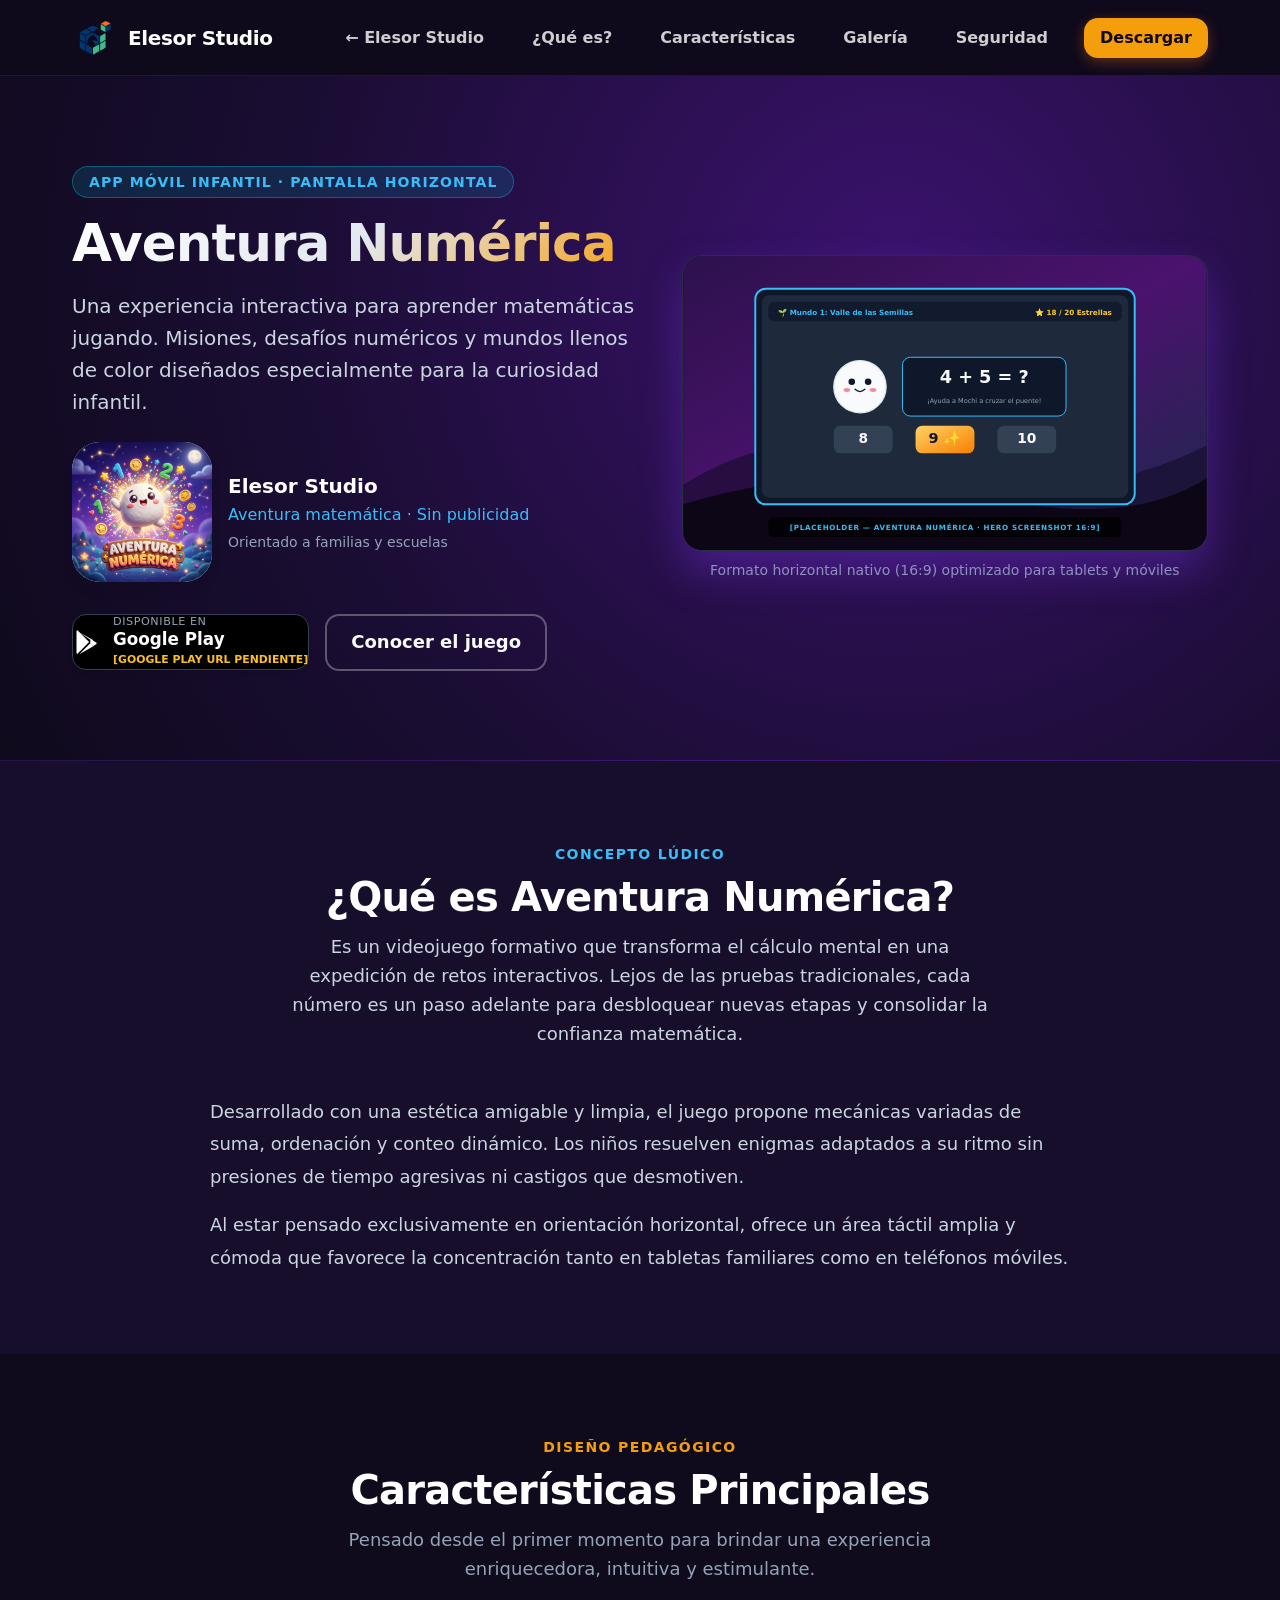
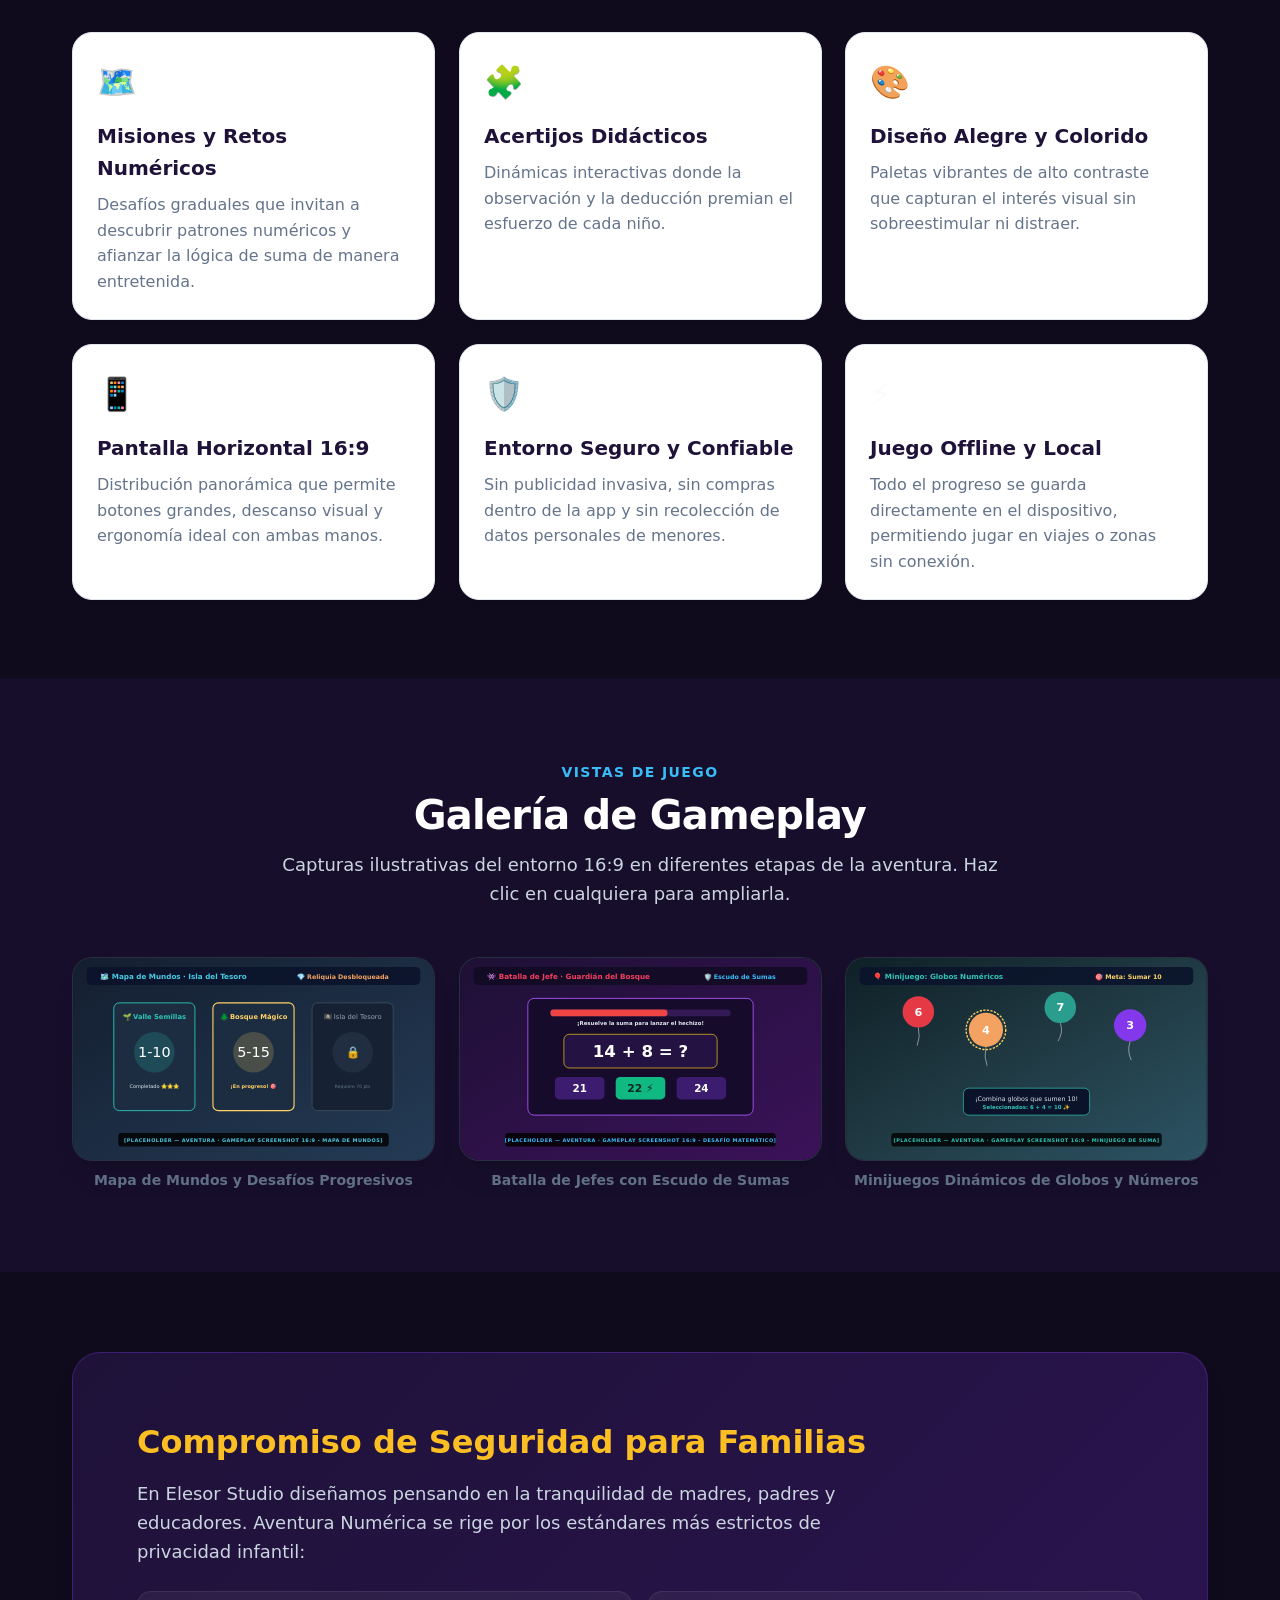
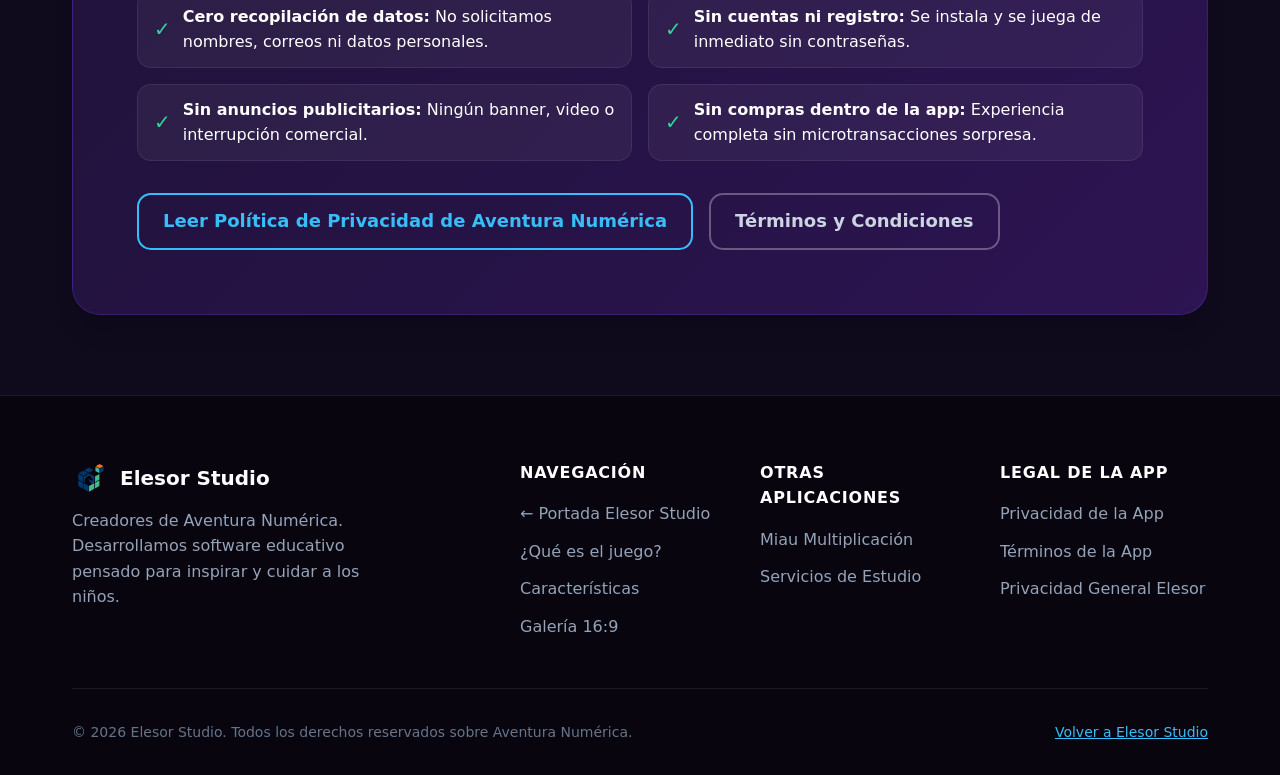
==== aventura-numerica/index.html @ 12789786 "Commit inicial" ====
<!DOCTYPE html>
<html lang="es">
<head>
  <meta charset="UTF-8">
  <meta name="viewport" content="width=device-width, initial-scale=1.0">
  <title>Aventura Numérica | Exploración Matemática Infantil — Elesor Studio</title>
  <meta name="description" content="Aventura Numérica es una aplicación interactiva en pantalla horizontal diseñada para que niños y niñas exploren los números y practiquen matemáticas jugando.">
  <link rel="canonical" href="https://elesorstudio.com/aventura-numerica/">
  
  <!-- Open Graph / Facebook -->
  <meta property="og:type" content="website">
  <meta property="og:url" content="https://elesorstudio.com/aventura-numerica/">
  <meta property="og:title" content="Aventura Numérica | Exploración Matemática Infantil">
  <meta property="og:description" content="Una aventura interactiva para aprender matemáticas jugando. Diseñada para pantalla horizontal y 100% segura para menores.">
  <meta property="og:image" content="https://elesorstudio.com/assets/img/aventura-numerica.png">

  <!-- Twitter Card -->
  <meta name="twitter:card" content="summary_large_image">
  <meta name="twitter:url" content="https://elesorstudio.com/aventura-numerica/">
  <meta name="twitter:title" content="Aventura Numérica | Exploración Matemática Infantil">
  <meta name="twitter:description" content="Aprende matemáticas explorando retos en pantalla horizontal. Sin anuncios ni compras integradas.">
  <meta name="twitter:image" content="https://elesorstudio.com/assets/img/aventura-numerica.png">

  <!-- Favicon -->
  <link rel="icon" type="image/png" href="../assets/img/logo.png">

  <!-- Estilos modulares -->
  <link rel="stylesheet" href="../assets/css/base.css">
  <link rel="stylesheet" href="../assets/css/aventura.css">

  <!-- Schema.org Datos Estructurados -->
  <script type="application/ld+json">
  {
    "@context": "https://schema.org",
    "@type": "SoftwareApplication",
    "name": "Aventura Numérica",
    "operatingSystem": "Android",
    "applicationCategory": "EducationalApplication",
    "offers": {
      "@type": "Offer",
      "price": "0",
      "priceCurrency": "USD"
    },
    "author": {
      "@type": "Organization",
      "name": "Elesor Studio",
      "url": "https://elesorstudio.com"
    },
    "description": "Aplicación interactiva orientada al aprendizaje y práctica de matemáticas básicas mediante dinámicas lúdicas para niños."
  }
  </script>
</head>
<body style="background-color: #0F0A1C; color: #F8FAFC;">
  <!-- Enlace accesible de salto al contenido -->
  <a href="#contenido-principal" class="skip-link">Saltar al contenido principal</a>

  <!-- Header de la App -->
  <header class="site-header" style="background: rgba(15, 10, 28, 0.95); border-bottom-color: rgba(124, 58, 237, 0.2);">
    <div class="container nav-container">
      <a href="../" class="nav-brand" aria-label="Volver a Elesor Studio">
        <img src="../assets/img/logo.png" alt="Logo de Elesor Studio" class="nav-logo-img" width="44" height="44">
        <span>Elesor Studio</span>
      </a>

      <!-- Navegación Desktop -->
      <nav aria-label="Navegación de Aventura Numérica">
        <ul class="nav-links">
          <li><a href="../" class="nav-link">← Elesor Studio</a></li>
          <li><a href="#que-es" class="nav-link">¿Qué es?</a></li>
          <li><a href="#caracteristicas" class="nav-link">Características</a></li>
          <li><a href="#galeria" class="nav-link">Galería</a></li>
          <li><a href="#seguridad" class="nav-link">Seguridad</a></li>
          <li><a href="#descarga" class="btn btn-primary" style="min-height: 40px; padding: 6px 16px; font-size: var(--text-sm); background-color: var(--color-adv-accent); color: #0F0A1C;">Descargar</a></li>
        </ul>
      </nav>

      <!-- Botón Menú Móvil -->
      <button class="nav-toggle" aria-expanded="false" aria-controls="menu-movil-aventura" aria-label="Abrir menú de navegación">
        <span class="nav-toggle-bar"></span>
        <span class="nav-toggle-bar"></span>
        <span class="nav-toggle-bar"></span>
      </button>
    </div>

    <!-- Menú Móvil Desplegable -->
    <div id="menu-movil-aventura" class="mobile-nav" style="background: rgba(15, 10, 28, 0.98);" aria-label="Navegación móvil de Aventura Numérica">
      <ul class="mobile-nav-links">
        <li><a href="../" class="mobile-nav-link">← Volver a Elesor Studio</a></li>
        <li><a href="#que-es" class="mobile-nav-link">¿Qué es Aventura Numérica?</a></li>
        <li><a href="#caracteristicas" class="mobile-nav-link">Características</a></li>
        <li><a href="#galeria" class="mobile-nav-link">Galería 16:9</a></li>
        <li><a href="#seguridad" class="mobile-nav-link">Seguridad Infantil</a></li>
        <li><a href="#descarga" class="mobile-nav-link" style="color: var(--color-adv-accent);">Descargar en Google Play</a></li>
      </ul>
    </div>
  </header>

  <main id="contenido-principal">
    <!-- Hero Aventura Numérica -->
    <section class="hero-aventura">
      <div class="container">
        <div class="hero-aventura-grid">
          <div class="reveal">
            <span class="aventura-badge">App Móvil Infantil · Pantalla Horizontal</span>
            <h1 class="hero-aventura-title">Aventura Numérica</h1>
            <p class="hero-aventura-subtitle">
              Una experiencia interactiva para aprender matemáticas jugando. Misiones, desafíos numéricos y mundos llenos de color diseñados especialmente para la curiosidad infantil.
            </p>

            <div class="hero-aventura-meta">
              <img src="../assets/img/aventura-numerica.png" alt="Arte e icono oficial de Aventura Numérica" class="app-icon-real" width="120" height="120">
              <div>
                <p style="font-weight: 800; font-size: var(--text-lg); color: #FFFFFF;">Elesor Studio</p>
                <p style="font-size: var(--text-sm); color: #38BDF8;">Aventura matemática · Sin publicidad</p>
                <p style="font-size: var(--text-xs); color: #94A3B8; margin-top: 4px;">Orientado a familias y escuelas</p>
              </div>
            </div>

            <div class="hero-aventura-actions" id="descarga">
              <!-- Placeholder Badge Google Play -->
              <div class="play-badge-placeholder" role="region" aria-label="Estado de disponibilidad en Google Play">
                <svg class="play-badge-icon" viewBox="0 0 24 24" fill="currentColor" aria-hidden="true">
                  <path d="M3.609 1.814L13.792 12 3.61 22.186a2.373 2.373 0 0 1-.61-.715V2.53c.18-.28.39-.526.61-.715zm11.233 11.234l2.58 2.58-12.02 6.84 9.44-9.42zm2.58-2.096l2.12 1.205c.98.56.98 1.47 0 2.03l-2.12 1.205-2.84-2.84 2.84-1.6zm-2.58-.952L5.402 3.56l12.02 6.84-2.58 2.58z"/>
                </svg>
                <div class="play-badge-text">
                  <span class="play-badge-sub">DISPONIBLE EN</span>
                  <span class="play-badge-title">Google Play</span>
                  <span class="play-badge-status">[GOOGLE PLAY URL PENDIENTE]</span>
                </div>
              </div>

              <a href="#que-es" class="btn btn-outline" style="border-color: rgba(255, 255, 255, 0.3);">Conocer el juego</a>
            </div>
          </div>

          <!-- Hero Screenshot 16:9 Placeholder -->
          <div class="reveal">
            <div class="media-16-9" style="box-shadow: 0 20px 40px rgba(124, 58, 237, 0.35);">
              <img src="../assets/img/aventura-hero-placeholder.svg" alt="[PLACEHOLDER — AVENTURA NUMÉRICA · HERO SCREENSHOT 16:9] - Vista general del gameplay horizontal de Aventura Numérica">
            </div>
            <p style="text-align: center; font-size: var(--text-xs); color: #94A3B8; margin-top: var(--space-2);">
              Formato horizontal nativo (16:9) optimizado para tablets y móviles
            </p>
          </div>
        </div>
      </div>
    </section>

    <!-- Sección ¿Qué es? -->
    <section id="que-es" class="section-py" style="background-color: #170E2C;">
      <div class="container">
        <div class="section-header reveal">
          <span class="section-eyebrow" style="color: #38BDF8;">Concepto Lúdico</span>
          <h2 class="section-title" style="color: #FFFFFF;">¿Qué es Aventura Numérica?</h2>
          <p class="section-subtitle" style="color: #CBD5E1;">
            Es un videojuego formativo que transforma el cálculo mental en una expedición de retos interactivos. Lejos de las pruebas tradicionales, cada número es un paso adelante para desbloquear nuevas etapas y consolidar la confianza matemática.
          </p>
        </div>

        <div style="max-width: 860px; margin-inline: auto; font-size: var(--text-base); color: #CBD5E1; line-height: 1.8;" class="reveal">
          <p style="margin-bottom: var(--space-4);">
            Desarrollado con una estética amigable y limpia, el juego propone mecánicas variadas de suma, ordenación y conteo dinámico. Los niños resuelven enigmas adaptados a su ritmo sin presiones de tiempo agresivas ni castigos que desmotiven.
          </p>
          <p>
            Al estar pensado exclusivamente en orientación horizontal, ofrece un área táctil amplia y cómoda que favorece la concentración tanto en tabletas familiares como en teléfonos móviles.
          </p>
        </div>
      </div>
    </section>

    <!-- Características Destacadas -->
    <section id="caracteristicas" class="section-py" style="background-color: #0F0A1C;">
      <div class="container">
        <div class="section-header reveal">
          <span class="section-eyebrow" style="color: #F59E0B;">Diseño Pedagógico</span>
          <h2 class="section-title" style="color: #FFFFFF;">Características Principales</h2>
          <p class="section-subtitle" style="color: #94A3B8;">
            Pensado desde el primer momento para brindar una experiencia enriquecedora, intuitiva y estimulante.
          </p>
        </div>

        <div class="adv-features-grid">
          <div class="adv-feature-card reveal">
            <span class="adv-feature-icon" aria-hidden="true">🗺️</span>
            <h3 class="adv-feature-title">Misiones y Retos Numéricos</h3>
            <p class="adv-feature-desc">
              Desafíos graduales que invitan a descubrir patrones numéricos y afianzar la lógica de suma de manera entretenida.
            </p>
          </div>

          <div class="adv-feature-card reveal">
            <span class="adv-feature-icon" aria-hidden="true">🧩</span>
            <h3 class="adv-feature-title">Acertijos Didácticos</h3>
            <p class="adv-feature-desc">
              Dinámicas interactivas donde la observación y la deducción premian el esfuerzo de cada niño.
            </p>
          </div>

          <div class="adv-feature-card reveal">
            <span class="adv-feature-icon" aria-hidden="true">🎨</span>
            <h3 class="adv-feature-title">Diseño Alegre y Colorido</h3>
            <p class="adv-feature-desc">
              Paletas vibrantes de alto contraste que capturan el interés visual sin sobreestimular ni distraer.
            </p>
          </div>

          <div class="adv-feature-card reveal">
            <span class="adv-feature-icon" aria-hidden="true">📱</span>
            <h3 class="adv-feature-title">Pantalla Horizontal 16:9</h3>
            <p class="adv-feature-desc">
              Distribución panorámica que permite botones grandes, descanso visual y ergonomía ideal con ambas manos.
            </p>
          </div>

          <div class="adv-feature-card reveal">
            <span class="adv-feature-icon" aria-hidden="true">🛡️</span>
            <h3 class="adv-feature-title">Entorno Seguro y Confiable</h3>
            <p class="adv-feature-desc">
              Sin publicidad invasiva, sin compras dentro de la app y sin recolección de datos personales de menores.
            </p>
          </div>

          <div class="adv-feature-card reveal">
            <span class="adv-feature-icon" aria-hidden="true">⚡</span>
            <h3 class="adv-feature-title">Juego Offline y Local</h3>
            <p class="adv-feature-desc">
              Todo el progreso se guarda directamente en el dispositivo, permitiendo jugar en viajes o zonas sin conexión.
            </p>
          </div>
        </div>
      </div>
    </section>

    <!-- Galería de Screenshots 16:9 con Lightbox -->
    <section id="galeria" class="section-py" style="background-color: #170E2C;">
      <div class="container">
        <div class="section-header reveal">
          <span class="section-eyebrow" style="color: #38BDF8;">Vistas de Juego</span>
          <h2 class="section-title" style="color: #FFFFFF;">Galería de Gameplay</h2>
          <p class="section-subtitle" style="color: #CBD5E1;">
            Capturas ilustrativas del entorno 16:9 en diferentes etapas de la aventura. Haz clic en cualquiera para ampliarla.
          </p>
        </div>

        <div class="adv-gallery-grid">
          <div class="adv-gallery-item reveal" data-lightbox-src="../assets/img/aventura-screen-1.svg" tabindex="0" role="button" aria-label="Ampliar captura 1: Mapa de Mundos">
            <div class="media-16-9">
              <img src="../assets/img/aventura-screen-1.svg" alt="[PLACEHOLDER — AVENTURA · GAMEPLAY SCREENSHOT 16:9 - MAPA DE MUNDOS]">
            </div>
            <p class="adv-gallery-caption">Mapa de Mundos y Desafíos Progresivos</p>
          </div>

          <div class="adv-gallery-item reveal" data-lightbox-src="../assets/img/aventura-screen-2.svg" tabindex="0" role="button" aria-label="Ampliar captura 2: Desafío Matemático">
            <div class="media-16-9">
              <img src="../assets/img/aventura-screen-2.svg" alt="[PLACEHOLDER — AVENTURA · GAMEPLAY SCREENSHOT 16:9 - DESAFÍO MATEMÁTICO]">
            </div>
            <p class="adv-gallery-caption">Batalla de Jefes con Escudo de Sumas</p>
          </div>

          <div class="adv-gallery-item reveal" data-lightbox-src="../assets/img/aventura-screen-3.svg" tabindex="0" role="button" aria-label="Ampliar captura 3: Minijuego de Suma">
            <div class="media-16-9">
              <img src="../assets/img/aventura-screen-3.svg" alt="[PLACEHOLDER — AVENTURA · GAMEPLAY SCREENSHOT 16:9 - MINIJUEGO DE SUMA]">
            </div>
            <p class="adv-gallery-caption">Minijuegos Dinámicos de Globos y Números</p>
          </div>
        </div>
      </div>
    </section>

    <!-- Sección Seguridad Infantil (Confianza para Padres) -->
    <section id="seguridad" class="section-py" style="background-color: #0F0A1C;">
      <div class="container reveal">
        <div class="adv-safety-card">
          <h2 class="adv-safety-title">Compromiso de Seguridad para Familias</h2>
          <p class="adv-safety-desc">
            En Elesor Studio diseñamos pensando en la tranquilidad de madres, padres y educadores. Aventura Numérica se rige por los estándares más estrictos de privacidad infantil:
          </p>

          <ul class="adv-safety-list">
            <li class="adv-safety-item">
              <span class="adv-safety-icon" aria-hidden="true">✓</span>
              <span><strong>Cero recopilación de datos:</strong> No solicitamos nombres, correos ni datos personales.</span>
            </li>
            <li class="adv-safety-item">
              <span class="adv-safety-icon" aria-hidden="true">✓</span>
              <span><strong>Sin cuentas ni registro:</strong> Se instala y se juega de inmediato sin contraseñas.</span>
            </li>
            <li class="adv-safety-item">
              <span class="adv-safety-icon" aria-hidden="true">✓</span>
              <span><strong>Sin anuncios publicitarios:</strong> Ningún banner, video o interrupción comercial.</span>
            </li>
            <li class="adv-safety-item">
              <span class="adv-safety-icon" aria-hidden="true">✓</span>
              <span><strong>Sin compras dentro de la app:</strong> Experiencia completa sin microtransacciones sorpresa.</span>
            </li>
          </ul>

          <div style="margin-top: var(--space-8); display: flex; flex-wrap: wrap; gap: var(--space-4); align-items: center;">
            <a href="privacidad.html" class="btn btn-outline" style="border-color: #38BDF8; color: #38BDF8;">
              Leer Política de Privacidad de Aventura Numérica
            </a>
            <a href="terminos.html" class="btn btn-outline" style="border-color: rgba(255,255,255,0.3); color: #CBD5E1;">
              Términos y Condiciones
            </a>
          </div>
        </div>
      </div>
    </section>
  </main>

  <!-- Modal Lightbox Accesible para Galería -->
  <div id="gallery-modal" class="lightbox-modal" aria-hidden="true" role="dialog" aria-modal="true" aria-label="Visualizador de captura de pantalla">
    <div class="lightbox-content">
      <button id="modal-close" class="lightbox-close" aria-label="Cerrar vista ampliada">✕</button>
      <div class="media-16-9" style="box-shadow: 0 25px 50px rgba(0, 0, 0, 0.8);">
        <img id="modal-img" src="" alt="">
      </div>
    </div>
  </div>

  <!-- Footer Aventura Numérica -->
  <footer class="site-footer" style="background-color: #08050F;">
    <div class="container">
      <div class="footer-grid">
        <div>
          <div class="footer-brand-title">
            <img src="../assets/img/logo.png" alt="Logo de Elesor Studio" width="36" height="36" style="border-radius: var(--radius-sm); object-fit: contain;">
            <span>Elesor Studio</span>
          </div>
          <p class="footer-tagline">
            Creadores de Aventura Numérica. Desarrollamos software educativo pensado para inspirar y cuidar a los niños.
          </p>
        </div>

        <div>
          <h4 class="footer-column-title">Navegación</h4>
          <ul class="footer-links">
            <li><a href="../" class="footer-link">← Portada Elesor Studio</a></li>
            <li><a href="#que-es" class="footer-link">¿Qué es el juego?</a></li>
            <li><a href="#caracteristicas" class="footer-link">Características</a></li>
            <li><a href="#galeria" class="footer-link">Galería 16:9</a></li>
          </ul>
        </div>

        <div>
          <h4 class="footer-column-title">Otras Aplicaciones</h4>
          <ul class="footer-links">
            <li><a href="../miau-multiplicacion/" class="footer-link">Miau Multiplicación</a></li>
            <li><a href="../#servicios" class="footer-link">Servicios de Estudio</a></li>
          </ul>
        </div>

        <div>
          <h4 class="footer-column-title">Legal de la App</h4>
          <ul class="footer-links">
            <li><a href="privacidad.html" class="footer-link">Privacidad de la App</a></li>
            <li><a href="terminos.html" class="footer-link">Términos de la App</a></li>
            <li><a href="../privacidad.html" class="footer-link">Privacidad General Elesor</a></li>
          </ul>
        </div>
      </div>

      <div class="footer-bottom">
        <div>
          © <span data-year>2026</span> Elesor Studio. Todos los derechos reservados sobre Aventura Numérica.
        </div>
        <div>
          <a href="../" style="color: #38BDF8; text-decoration: underline;">Volver a Elesor Studio</a>
        </div>
      </div>
    </div>
  </footer>

  <!-- Scripts modulares -->
  <script src="../assets/js/config.js"></script>
  <script src="../assets/js/main.js"></script>
  <script src="../assets/js/aventura.js"></script>
</body>
</html>
---- assets/css/base.css ----
/**
 * Elesor Studio — Base CSS
 * Reset moderno, variables de diseño, tipografía, componentes compartidos y accesibilidad WCAG 2.1 AA.
 */

:root {
  /* Paleta Corporativa Elesor Studio */
  --color-brand-primary: #0F172A;     /* Azul pizarra oscuro profundo */
  --color-brand-secondary: #0D9488;   /* Verde azulado / Teal tecnológico */
  --color-brand-accent: #F97316;      /* Naranja vibrante de contraste */
  --color-brand-accent-hover: #EA580C;
  --color-brand-light: #F8FAFC;       /* Fondo claro */
  --color-brand-surface: #FFFFFF;     /* Superficie tarjetas */
  --color-brand-border: #E2E8F0;      /* Bordes sutiles */
  --color-brand-text: #1E293B;        /* Texto principal (alto contraste 12.5:1) */
  --color-brand-text-muted: #64748B;  /* Texto secundario (contraste 4.8:1) */

  /* Tipografía fluida */
  --font-sans: system-ui, -apple-system, BlinkMacSystemFont, "Segoe UI", Roboto, "Helvetica Neue", Arial, sans-serif;
  --font-mono: ui-monospace, SFMono-Regular, Menlo, Monaco, Consolas, monospace;
  
  --text-xs: clamp(0.75rem, 0.7rem + 0.25vw, 0.875rem);
  --text-sm: clamp(0.875rem, 0.8rem + 0.35vw, 1rem);
  --text-base: clamp(1rem, 0.95rem + 0.25vw, 1.125rem);
  --text-lg: clamp(1.125rem, 1.05rem + 0.4vw, 1.25rem);
  --text-xl: clamp(1.25rem, 1.15rem + 0.6vw, 1.5rem);
  --text-2xl: clamp(1.5rem, 1.35rem + 0.9vw, 2rem);
  --text-3xl: clamp(1.875rem, 1.65rem + 1.2vw, 2.5rem);
  --text-4xl: clamp(2.25rem, 1.95rem + 1.6vw, 3.25rem);

  /* Espaciado */
  --space-1: 0.25rem;
  --space-2: 0.5rem;
  --space-3: 0.75rem;
  --space-4: 1rem;
  --space-6: 1.5rem;
  --space-8: 2rem;
  --space-12: 3rem;
  --space-16: 4rem;
  --space-20: 5rem;
  --space-24: 6rem;

  /* Elevaciones & Bordes */
  --radius-sm: 8px;
  --radius-md: 14px;
  --radius-lg: 20px;
  --radius-xl: 28px;
  --radius-full: 9999px;

  --shadow-sm: 0 1px 2px 0 rgba(0, 0, 0, 0.05);
  --shadow-md: 0 4px 6px -1px rgba(0, 0, 0, 0.08), 0 2px 4px -2px rgba(0, 0, 0, 0.05);
  --shadow-lg: 0 10px 15px -3px rgba(0, 0, 0, 0.08), 0 4px 6px -4px rgba(0, 0, 0, 0.05);
  --shadow-xl: 0 20px 25px -5px rgba(0, 0, 0, 0.1), 0 8px 10px -6px rgba(0, 0, 0, 0.06);

  /* Transiciones */
  --transition-fast: 150ms cubic-bezier(0.4, 0, 0.2, 1);
  --transition-base: 250ms cubic-bezier(0.4, 0, 0.2, 1);
  --transition-bounce: 350ms cubic-bezier(0.34, 1.56, 0.64, 1);

  /* Layout */
  --container-max: 1200px;
  --header-height: 76px;
}

/* Reset Moderno */
*, *::before, *::after {
  box-sizing: border-box;
  margin: 0;
  padding: 0;
}

html {
  font-family: var(--font-sans);
  font-size: 16px;
  line-height: 1.6;
  color: var(--color-brand-text);
  background-color: var(--color-brand-light);
  scroll-behavior: smooth;
  -webkit-text-size-adjust: 100%;
}

body {
  min-height: 100vh;
  display: flex;
  flex-direction: column;
  overflow-x: hidden;
}

img, svg, picture, video {
  display: block;
  max-width: 100%;
}

input, button, textarea, select {
  font: inherit;
  color: inherit;
}

button {
  cursor: pointer;
  border: none;
  background: transparent;
}

a {
  color: inherit;
  text-decoration: none;
  transition: color var(--transition-fast);
}

/* Enfoque accesible */
:focus-visible {
  outline: 3px solid var(--color-brand-accent);
  outline-offset: 3px;
  border-radius: var(--radius-sm);
}

/* Skip to content link (WCAG 2.4.1) */
.skip-link {
  position: absolute;
  top: -100px;
  left: var(--space-4);
  background: var(--color-brand-accent);
  color: #FFFFFF;
  padding: var(--space-3) var(--space-6);
  font-weight: 700;
  border-radius: var(--radius-md);
  z-index: 9999;
  transition: top var(--transition-fast);
}

.skip-link:focus {
  top: var(--space-4);
}

/* Accesibilidad lectores de pantalla */
.sr-only {
  position: absolute;
  width: 1px;
  height: 1px;
  padding: 0;
  margin: -1px;
  overflow: hidden;
  clip: rect(0, 0, 0, 0);
  white-space: nowrap;
  border: 0;
}

/* Contenedor principal */
.container {
  width: 100%;
  max-width: var(--container-max);
  margin-inline: auto;
  padding-inline: var(--space-4);
}

@media (min-width: 768px) {
  .container {
    padding-inline: var(--space-8);
  }
}

/* ==========================================================================
   HEADER Y NAVEGACIÓN COMPARTIDA
   ========================================================================== */
.site-header {
  position: sticky;
  top: 0;
  left: 0;
  right: 0;
  height: var(--header-height);
  background: rgba(15, 23, 42, 0.95);
  backdrop-filter: blur(12px);
  -webkit-backdrop-filter: blur(12px);
  border-bottom: 1px solid rgba(255, 255, 255, 0.1);
  z-index: 1000;
  color: #FFFFFF;
  display: flex;
  align-items: center;
}

.nav-container {
  display: flex;
  align-items: center;
  justify-content: space-between;
  width: 100%;
}

.nav-brand {
  display: flex;
  align-items: center;
  gap: var(--space-3);
  font-weight: 800;
  font-size: var(--text-lg);
  letter-spacing: -0.02em;
  color: #FFFFFF;
}

.nav-logo-img {
  width: 44px;
  height: 44px;
  object-fit: contain;
  border-radius: var(--radius-sm);
}

.nav-links {
  display: none;
  list-style: none;
  align-items: center;
  gap: var(--space-6);
}

.nav-link {
  font-size: var(--text-sm);
  font-weight: 600;
  color: rgba(255, 255, 255, 0.8);
  padding: var(--space-2) var(--space-3);
  border-radius: var(--radius-sm);
  transition: color var(--transition-fast), background-color var(--transition-fast);
}

.nav-link:hover, .nav-link.active {
  color: #FFFFFF;
  background-color: rgba(255, 255, 255, 0.08);
}

/* Botón menú móvil (hamburguesa) */
.nav-toggle {
  display: flex;
  flex-direction: column;
  justify-content: center;
  align-items: center;
  gap: 5px;
  width: 44px;
  height: 44px;
  border-radius: var(--radius-sm);
  background: rgba(255, 255, 255, 0.08);
  color: #FFFFFF;
  z-index: 1002;
}

.nav-toggle-bar {
  width: 22px;
  height: 2px;
  background-color: #FFFFFF;
  border-radius: 2px;
  transition: transform var(--transition-fast), opacity var(--transition-fast);
}

.nav-toggle[aria-expanded="true"] .nav-toggle-bar:nth-child(1) {
  transform: translateY(7px) rotate(45deg);
}

.nav-toggle[aria-expanded="true"] .nav-toggle-bar:nth-child(2) {
  opacity: 0;
}

.nav-toggle[aria-expanded="true"] .nav-toggle-bar:nth-child(3) {
  transform: translateY(-7px) rotate(-45deg);
}

/* Menú móvil desplegable */
.mobile-nav {
  display: none;
  position: fixed;
  top: var(--header-height);
  left: 0;
  right: 0;
  bottom: 0;
  background: rgba(15, 23, 42, 0.98);
  padding: var(--space-6) var(--space-4);
  z-index: 1001;
  overflow-y: auto;
}

.mobile-nav.is-open {
  display: block;
}

.mobile-nav-links {
  list-style: none;
  display: flex;
  flex-direction: column;
  gap: var(--space-4);
}

.mobile-nav-link {
  display: block;
  font-size: var(--text-lg);
  font-weight: 700;
  padding: var(--space-3) var(--space-4);
  color: #FFFFFF;
  border-radius: var(--radius-md);
  border-bottom: 1px solid rgba(255, 255, 255, 0.05);
}

.mobile-nav-link:hover {
  background: rgba(255, 255, 255, 0.1);
  color: var(--color-brand-accent);
}

@media (min-width: 900px) {
  .nav-links {
    display: flex;
  }
  .nav-toggle {
    display: none;
  }
}

/* ==========================================================================
   BOTONES COMPARTIDOS (Mínimo 44px de área táctil)
   ========================================================================== */
.btn {
  display: inline-flex;
  align-items: center;
  justify-content: center;
  gap: var(--space-2);
  min-height: 48px;
  padding: var(--space-3) var(--space-6);
  font-weight: 700;
  font-size: var(--text-base);
  border-radius: var(--radius-md);
  text-align: center;
  transition: transform var(--transition-fast), box-shadow var(--transition-fast), background-color var(--transition-fast);
  text-decoration: none;
}

.btn:active {
  transform: scale(0.98);
}

.btn-primary {
  background-color: var(--color-brand-accent);
  color: #FFFFFF;
  box-shadow: 0 4px 14px rgba(249, 115, 22, 0.35);
}

.btn-primary:hover {
  background-color: var(--color-brand-accent-hover);
  box-shadow: 0 6px 20px rgba(249, 115, 22, 0.45);
}

.btn-secondary {
  background-color: var(--color-brand-primary);
  color: #FFFFFF;
  box-shadow: 0 4px 14px rgba(15, 23, 42, 0.2);
}

.btn-secondary:hover {
  background-color: #1E293B;
}

.btn-outline {
  border: 2px solid currentColor;
  background-color: transparent;
  color: inherit;
}

.btn-outline:hover {
  background-color: rgba(255, 255, 255, 0.1);
}

/* Botón Google Play Badge Placeholder */
.play-badge-placeholder {
  display: inline-flex;
  align-items: center;
  gap: var(--space-3);
  min-height: 56px;
  padding: var(--space-2) var(--space-5);
  background: #000000;
  color: #FFFFFF;
  border: 1px solid #334155;
  border-radius: var(--radius-md);
  box-shadow: var(--shadow-md);
  transition: transform var(--transition-fast), border-color var(--transition-fast);
}

.play-badge-placeholder:hover {
  border-color: #94A3B8;
  transform: translateY(-2px);
}

.play-badge-icon {
  width: 28px;
  height: 28px;
  flex-shrink: 0;
}

.play-badge-text {
  display: flex;
  flex-direction: column;
  text-align: left;
}

.play-badge-sub {
  font-size: 0.7rem;
  text-transform: uppercase;
  letter-spacing: 0.05em;
  color: #94A3B8;
  line-height: 1.1;
}

.play-badge-title {
  font-size: 1.05rem;
  font-weight: 800;
  line-height: 1.2;
}

.play-badge-status {
  font-size: 0.68rem;
  color: #FBBF24;
  margin-top: 2px;
  font-weight: 600;
}

/* ==========================================================================
   CONTENEDOR 16:9 OBLIGATORIO PARA SCREENSHOTS
   ========================================================================== */
.media-16-9 {
  width: 100%;
  aspect-ratio: 16 / 9;
  border-radius: var(--radius-lg);
  overflow: hidden;
  background-color: #0F172A;
  box-shadow: var(--shadow-xl);
  border: 1px solid rgba(255, 255, 255, 0.1);
  position: relative;
}

.media-16-9 img, .media-16-9 svg {
  width: 100%;
  height: 100%;
  object-fit: cover;
  display: block;
}

/* ==========================================================================
   IMÁGENES REALES (No deformadas, object-fit contain, sombra sutil)
   ========================================================================== */
.app-icon-real {
  width: 120px;
  height: 120px;
  border-radius: var(--radius-xl);
  object-fit: contain;
  box-shadow: var(--shadow-lg);
  background: #FFFFFF;
  flex-shrink: 0;
}

@media (min-width: 768px) {
  .app-icon-real {
    width: 140px;
    height: 140px;
  }
}

/* ==========================================================================
   TARJETAS COMPARTIDAS
   ========================================================================== */
.card {
  background: var(--color-brand-surface);
  border: 1px solid var(--color-brand-border);
  border-radius: var(--radius-lg);
  padding: var(--space-6);
  box-shadow: var(--shadow-sm);
  transition: transform var(--transition-base), box-shadow var(--transition-base), border-color var(--transition-base);
}

.card:hover {
  transform: translateY(-4px);
  box-shadow: var(--shadow-lg);
  border-color: #CBD5E1;
}

/* ==========================================================================
   SECCIONES Y LAYOUT COMÚN
   ========================================================================== */
.section-py {
  padding-block: var(--space-12);
}

@media (min-width: 768px) {
  .section-py {
    padding-block: var(--space-20);
  }
}

.section-header {
  text-align: center;
  max-width: 720px;
  margin-inline: auto;
  margin-bottom: var(--space-12);
}

.section-eyebrow {
  display: inline-block;
  font-size: var(--text-xs);
  font-weight: 800;
  text-transform: uppercase;
  letter-spacing: 0.1em;
  color: var(--color-brand-secondary);
  margin-bottom: var(--space-2);
}

.section-title {
  font-size: var(--text-3xl);
  font-weight: 800;
  line-height: 1.2;
  letter-spacing: -0.02em;
  color: var(--color-brand-primary);
  margin-bottom: var(--space-3);
}

.section-subtitle {
  font-size: var(--text-base);
  color: var(--color-brand-text-muted);
}

/* ==========================================================================
   ALERTAS Y CALLOUTS DE SEGURIDAD / CONFIANZA
   ========================================================================== */
.trust-banner {
  background: #F0FDF4;
  border: 1px solid #BBF7D0;
  border-radius: var(--radius-lg);
  padding: var(--space-6);
  display: grid;
  grid-template-columns: repeat(auto-fit, minmax(220px, 1fr));
  gap: var(--space-4);
  margin-block: var(--space-8);
}

.trust-item {
  display: flex;
  align-items: flex-start;
  gap: var(--space-3);
}

.trust-icon {
  font-size: 1.5rem;
  line-height: 1;
}

.trust-title {
  font-size: var(--text-sm);
  font-weight: 700;
  color: #166534;
}

.trust-desc {
  font-size: var(--text-xs);
  color: #15803D;
  margin-top: 2px;
}

/* ==========================================================================
   FORMULARIO DE CONTACTO
   ========================================================================== */
.form-group {
  margin-bottom: var(--space-4);
  text-align: left;
}

.form-label {
  display: block;
  font-size: var(--text-sm);
  font-weight: 600;
  color: var(--color-brand-text);
  margin-bottom: var(--space-2);
}

.form-control {
  width: 100%;
  min-height: 48px;
  padding: var(--space-3) var(--space-4);
  border: 1px solid var(--color-brand-border);
  border-radius: var(--radius-md);
  background-color: #FFFFFF;
  color: var(--color-brand-text);
  transition: border-color var(--transition-fast), box-shadow var(--transition-fast);
}

textarea.form-control {
  min-height: 130px;
  resize: vertical;
}

.form-control:focus {
  border-color: var(--color-brand-secondary);
  outline: none;
  box-shadow: 0 0 0 3px rgba(13, 148, 136, 0.15);
}

.form-notice {
  font-size: var(--text-xs);
  color: var(--color-brand-text-muted);
  margin-top: var(--space-2);
}

/* Campo Honeypot anti-spam (oculto a humanos, accesible a bots) */
.honeypot-field {
  position: absolute;
  left: -9999px;
  top: auto;
  width: 1px;
  height: 1px;
  overflow: hidden;
}

/* ==========================================================================
   FOOTER COMPARTIDO
   ========================================================================== */
.site-footer {
  background-color: #0B1120;
  color: #94A3B8;
  padding-top: var(--space-16);
  padding-bottom: var(--space-8);
  border-top: 1px solid rgba(255, 255, 255, 0.08);
  margin-top: auto;
}

.footer-grid {
  display: grid;
  grid-template-columns: 1fr;
  gap: var(--space-8);
  margin-bottom: var(--space-12);
}

@media (min-width: 640px) {
  .footer-grid {
    grid-template-columns: repeat(2, 1fr);
  }
}

@media (min-width: 1024px) {
  .footer-grid {
    grid-template-columns: 2fr 1fr 1fr 1fr;
  }
}

.footer-brand-title {
  display: flex;
  align-items: center;
  gap: var(--space-3);
  font-size: var(--text-lg);
  font-weight: 800;
  color: #FFFFFF;
  margin-bottom: var(--space-3);
}

.footer-tagline {
  font-size: var(--text-sm);
  line-height: 1.6;
  max-width: 320px;
  margin-bottom: var(--space-4);
}

.footer-column-title {
  font-size: var(--text-sm);
  font-weight: 700;
  color: #FFFFFF;
  text-transform: uppercase;
  letter-spacing: 0.05em;
  margin-bottom: var(--space-4);
}

.footer-links {
  list-style: none;
  display: flex;
  flex-direction: column;
  gap: var(--space-3);
}

.footer-link {
  font-size: var(--text-sm);
  color: #94A3B8;
  transition: color var(--transition-fast);
}

.footer-link:hover {
  color: #FFFFFF;
}

.footer-bottom {
  padding-top: var(--space-8);
  border-top: 1px solid rgba(255, 255, 255, 0.08);
  display: flex;
  flex-direction: column;
  gap: var(--space-4);
  font-size: var(--text-xs);
  color: #64748B;
  align-items: center;
  text-align: center;
}

@media (min-width: 768px) {
  .footer-bottom {
    flex-direction: row;
    justify-content: space-between;
    text-align: left;
  }
}

/* ==========================================================================
   ANIMACIONES REVEAL ON SCROLL
   ========================================================================== */
.reveal {
  opacity: 0;
  transform: translateY(24px);
  transition: opacity 0.6s cubic-bezier(0.16, 1, 0.3, 1), transform 0.6s cubic-bezier(0.16, 1, 0.3, 1);
  will-change: opacity, transform;
}

.reveal.is-revealed {
  opacity: 1;
  transform: translateY(0);
}

/* Soporte prefers-reduced-motion (WCAG 2.3.3) */
@media (prefers-reduced-motion: reduce) {
  html {
    scroll-behavior: auto;
  }
  *, *::before, *::after {
    animation-duration: 0.01ms !important;
    animation-iteration-count: 1 !important;
    transition-duration: 0.01ms !important;
  }
  .reveal {
    opacity: 1 !important;
    transform: none !important;
  }
}
---- assets/css/aventura.css ----
/**
 * Aventura Numérica — Estilos Específicos
 * Paleta: Violetas, púrpuras, turquesa brillante, amarillo sol y rosa vibrante.
 * Enfoque: Exploración, descubrimientos matemáticos y entorno 100% horizontal 16:9.
 */

:root {
  --color-adv-bg: #0F0A1C;
  --color-adv-surface: #1E1238;
  --color-adv-card: #271649;
  --color-adv-primary: #7C3AED;      /* Violeta intenso */
  --color-adv-secondary: #06B6D4;    /* Turquesa exploración */
  --color-adv-accent: #F59E0B;       /* Amarillo dorado */
  --color-adv-pink: #EC4899;         /* Rosa vibrante */
  --color-adv-text: #F8FAFC;
  --color-adv-text-muted: #CBD5E1;
}

/* Hero Aventura Numérica */
.hero-aventura {
  position: relative;
  background: radial-gradient(circle at 70% 30%, #3B126E 0%, #1A0D33 60%, var(--color-adv-bg) 100%);
  color: var(--color-adv-text);
  padding-block: clamp(3.5rem, 7vw, 6rem);
  overflow: hidden;
  border-bottom: 1px solid rgba(124, 58, 237, 0.2);
}

.hero-aventura-grid {
  display: grid;
  grid-template-columns: 1fr;
  gap: var(--space-8);
  align-items: center;
}

@media (min-width: 992px) {
  .hero-aventura-grid {
    grid-template-columns: 1.1fr 1fr;
  }
}

.aventura-badge {
  display: inline-flex;
  align-items: center;
  gap: var(--space-2);
  padding: var(--space-1) var(--space-4);
  background: rgba(6, 182, 212, 0.15);
  border: 1px solid rgba(6, 182, 212, 0.4);
  border-radius: var(--radius-full);
  color: #38BDF8;
  font-size: var(--text-xs);
  font-weight: 800;
  text-transform: uppercase;
  letter-spacing: 0.08em;
  margin-bottom: var(--space-4);
}

.hero-aventura-title {
  font-size: var(--text-4xl);
  font-weight: 900;
  line-height: 1.15;
  letter-spacing: -0.02em;
  margin-bottom: var(--space-4);
  background: linear-gradient(135deg, #FFFFFF 0%, #E2E8F0 50%, #F59E0B 100%);
  -webkit-background-clip: text;
  -webkit-text-fill-color: transparent;
}

.hero-aventura-subtitle {
  font-size: var(--text-lg);
  color: var(--color-adv-text-muted);
  line-height: 1.6;
  margin-bottom: var(--space-6);
}

.hero-aventura-meta {
  display: flex;
  align-items: center;
  gap: var(--space-4);
  margin-bottom: var(--space-8);
}

.hero-aventura-actions {
  display: flex;
  flex-wrap: wrap;
  gap: var(--space-4);
  align-items: center;
}

/* Animación de ruta exploratoria SVG */
.map-path-line {
  stroke-dasharray: 20 10;
  animation: mapPathMove 25s linear infinite;
}

@keyframes mapPathMove {
  from {
    stroke-dashoffset: 600;
  }
  to {
    stroke-dashoffset: 0;
  }
}

/* Tarjetas de Características */
.adv-features-grid {
  display: grid;
  grid-template-columns: 1fr;
  gap: var(--space-6);
}

@media (min-width: 640px) {
  .adv-features-grid {
    grid-template-columns: repeat(2, 1fr);
  }
}

@media (min-width: 1024px) {
  .adv-features-grid {
    grid-template-columns: repeat(3, 1fr);
  }
}

.adv-feature-card {
  background: #FFFFFF;
  border: 1px solid #E2E8F0;
  border-radius: var(--radius-lg);
  padding: var(--space-6);
  box-shadow: var(--shadow-sm);
  transition: transform var(--transition-base), box-shadow var(--transition-base);
}

.adv-feature-card:hover {
  transform: translateY(-4px);
  box-shadow: 0 12px 24px -6px rgba(124, 58, 237, 0.12);
  border-color: #DDD6FE;
}

.adv-feature-icon {
  font-size: 2rem;
  margin-bottom: var(--space-3);
  display: inline-block;
}

.adv-feature-title {
  font-size: var(--text-lg);
  font-weight: 800;
  color: #1E1238;
  margin-bottom: var(--space-2);
}

.adv-feature-desc {
  font-size: var(--text-sm);
  color: var(--color-brand-text-muted);
  line-height: 1.6;
}

/* Galería 16:9 */
.adv-gallery-grid {
  display: grid;
  grid-template-columns: 1fr;
  gap: var(--space-6);
}

@media (min-width: 768px) {
  .adv-gallery-grid {
    grid-template-columns: repeat(3, 1fr);
  }
}

.adv-gallery-item {
  position: relative;
  cursor: pointer;
}

.adv-gallery-item:hover .media-16-9 {
  transform: scale(1.02);
  box-shadow: 0 16px 32px rgba(124, 58, 237, 0.25);
  transition: transform var(--transition-base), box-shadow var(--transition-base);
}

.adv-gallery-caption {
  font-size: var(--text-xs);
  color: var(--color-brand-text-muted);
  margin-top: var(--space-2);
  text-align: center;
  font-weight: 600;
}

/* Banner de Seguridad Infantil Aventura */
.adv-safety-card {
  background: linear-gradient(135deg, #1E1238 0%, #2D1452 100%);
  color: #FFFFFF;
  border-radius: var(--radius-xl);
  padding: clamp(2rem, 5vw, 4rem);
  border: 1px solid rgba(124, 58, 237, 0.3);
  box-shadow: var(--shadow-xl);
}

.adv-safety-title {
  font-size: var(--text-2xl);
  font-weight: 900;
  margin-bottom: var(--space-3);
  color: #FBBF24;
}

.adv-safety-desc {
  font-size: var(--text-base);
  color: #CBD5E1;
  max-width: 700px;
  line-height: 1.6;
  margin-bottom: var(--space-6);
}

.adv-safety-list {
  list-style: none;
  display: grid;
  grid-template-columns: 1fr;
  gap: var(--space-4);
}

@media (min-width: 640px) {
  .adv-safety-list {
    grid-template-columns: repeat(2, 1fr);
  }
}

.adv-safety-item {
  display: flex;
  align-items: center;
  gap: var(--space-3);
  background: rgba(255, 255, 255, 0.05);
  padding: var(--space-3) var(--space-4);
  border-radius: var(--radius-md);
  border: 1px solid rgba(255, 255, 255, 0.08);
}

.adv-safety-icon {
  font-size: 1.25rem;
  color: #34D399;
}

/* Modal Lightbox accesible */
.lightbox-modal {
  display: none;
  position: fixed;
  inset: 0;
  background: rgba(15, 10, 28, 0.95);
  backdrop-filter: blur(8px);
  z-index: 2000;
  align-items: center;
  justify-content: center;
  padding: var(--space-4);
}

.lightbox-modal.is-active {
  display: flex;
}

.lightbox-content {
  max-width: 1000px;
  width: 100%;
  position: relative;
}

.lightbox-close {
  position: absolute;
  top: -48px;
  right: 0;
  color: #FFFFFF;
  font-size: 1.5rem;
  font-weight: 700;
  background: rgba(255, 255, 255, 0.1);
  width: 44px;
  height: 44px;
  border-radius: var(--radius-full);
  display: flex;
  align-items: center;
  justify-content: center;
}

.lightbox-close:hover {
  background: rgba(255, 255, 255, 0.2);
}
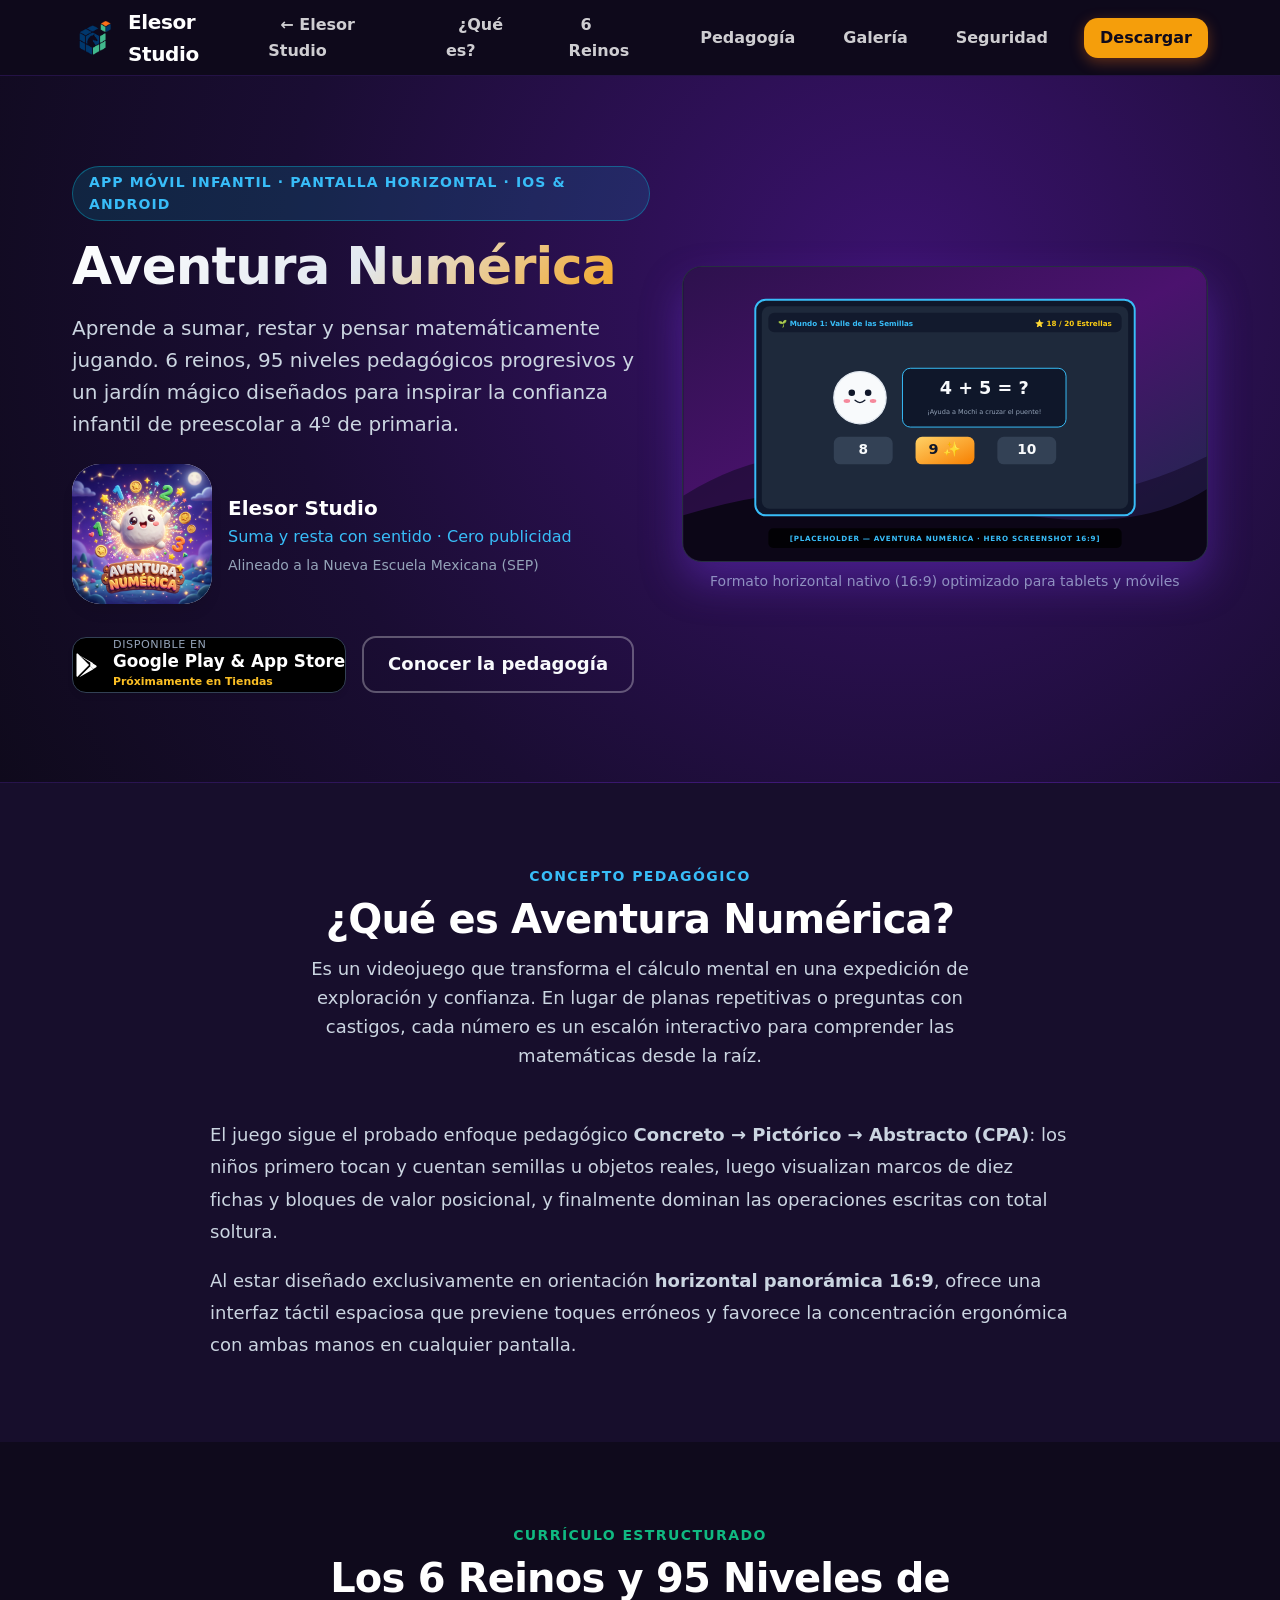
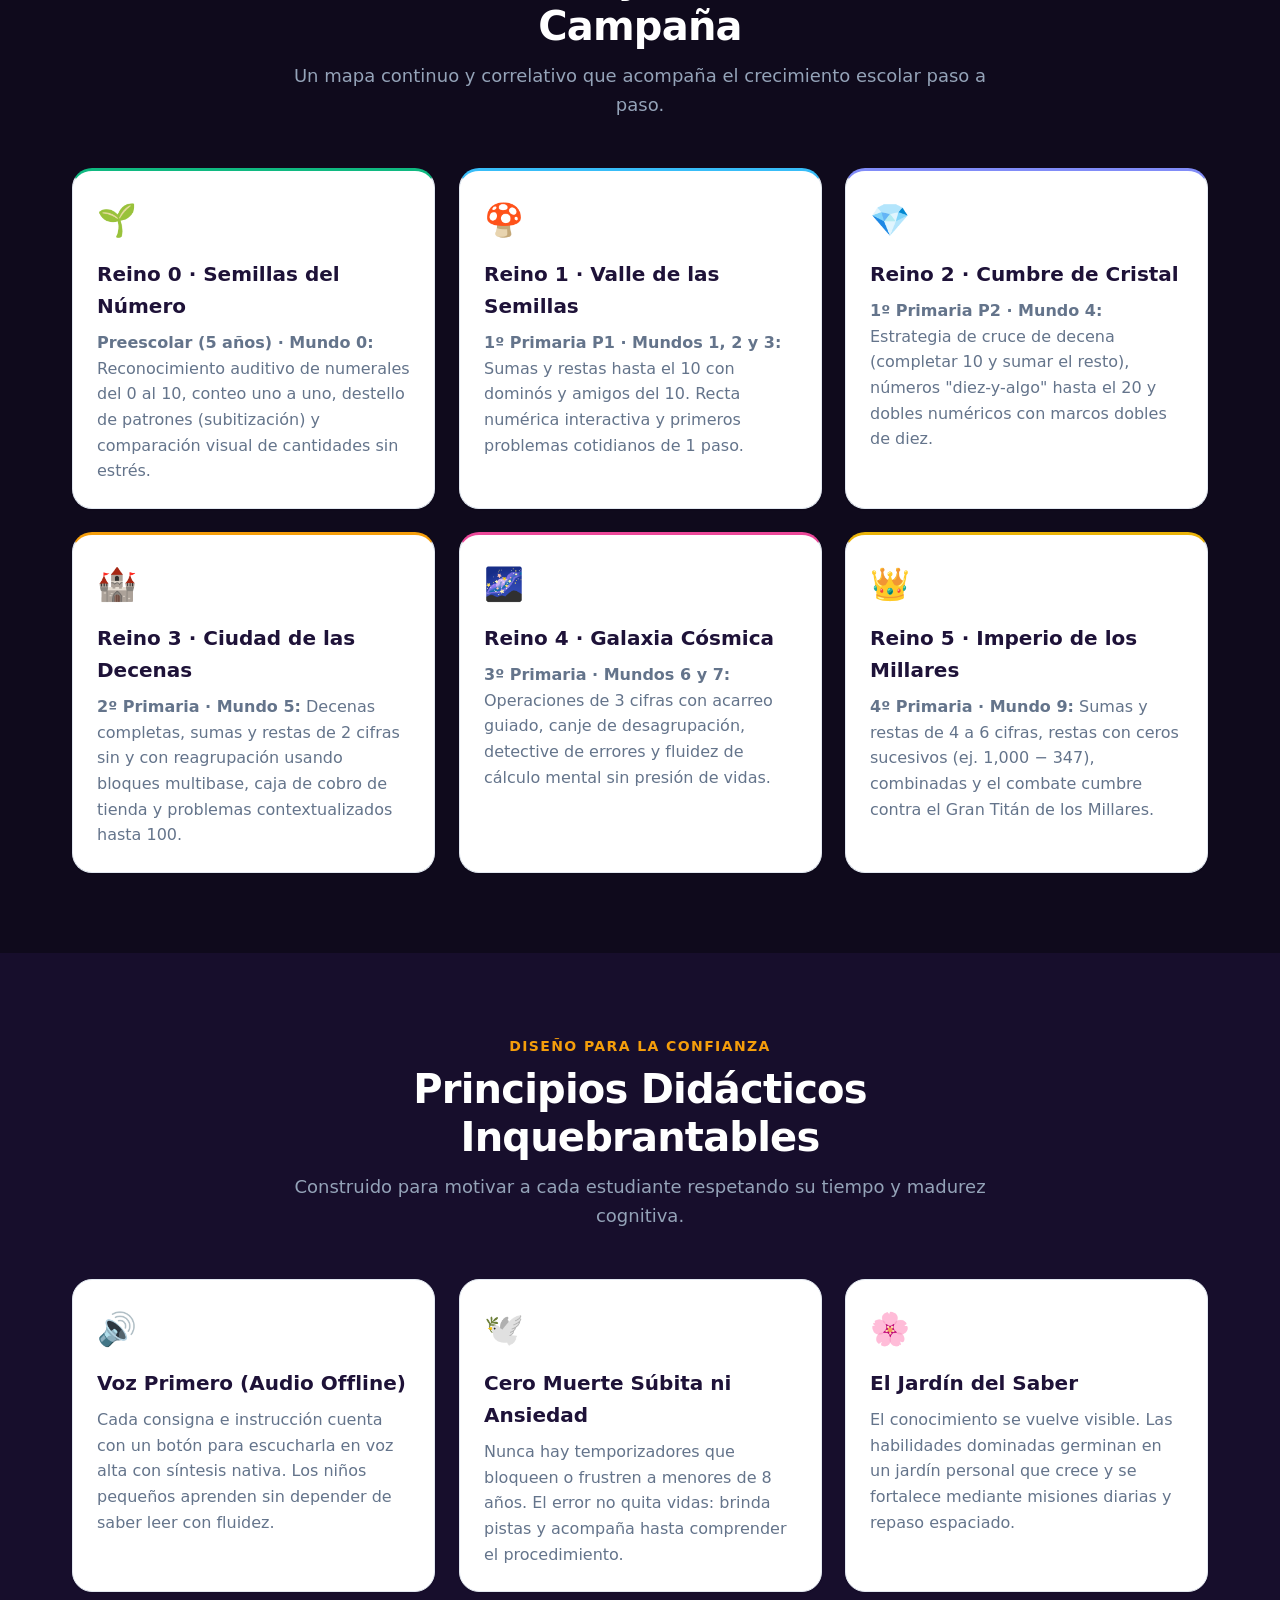
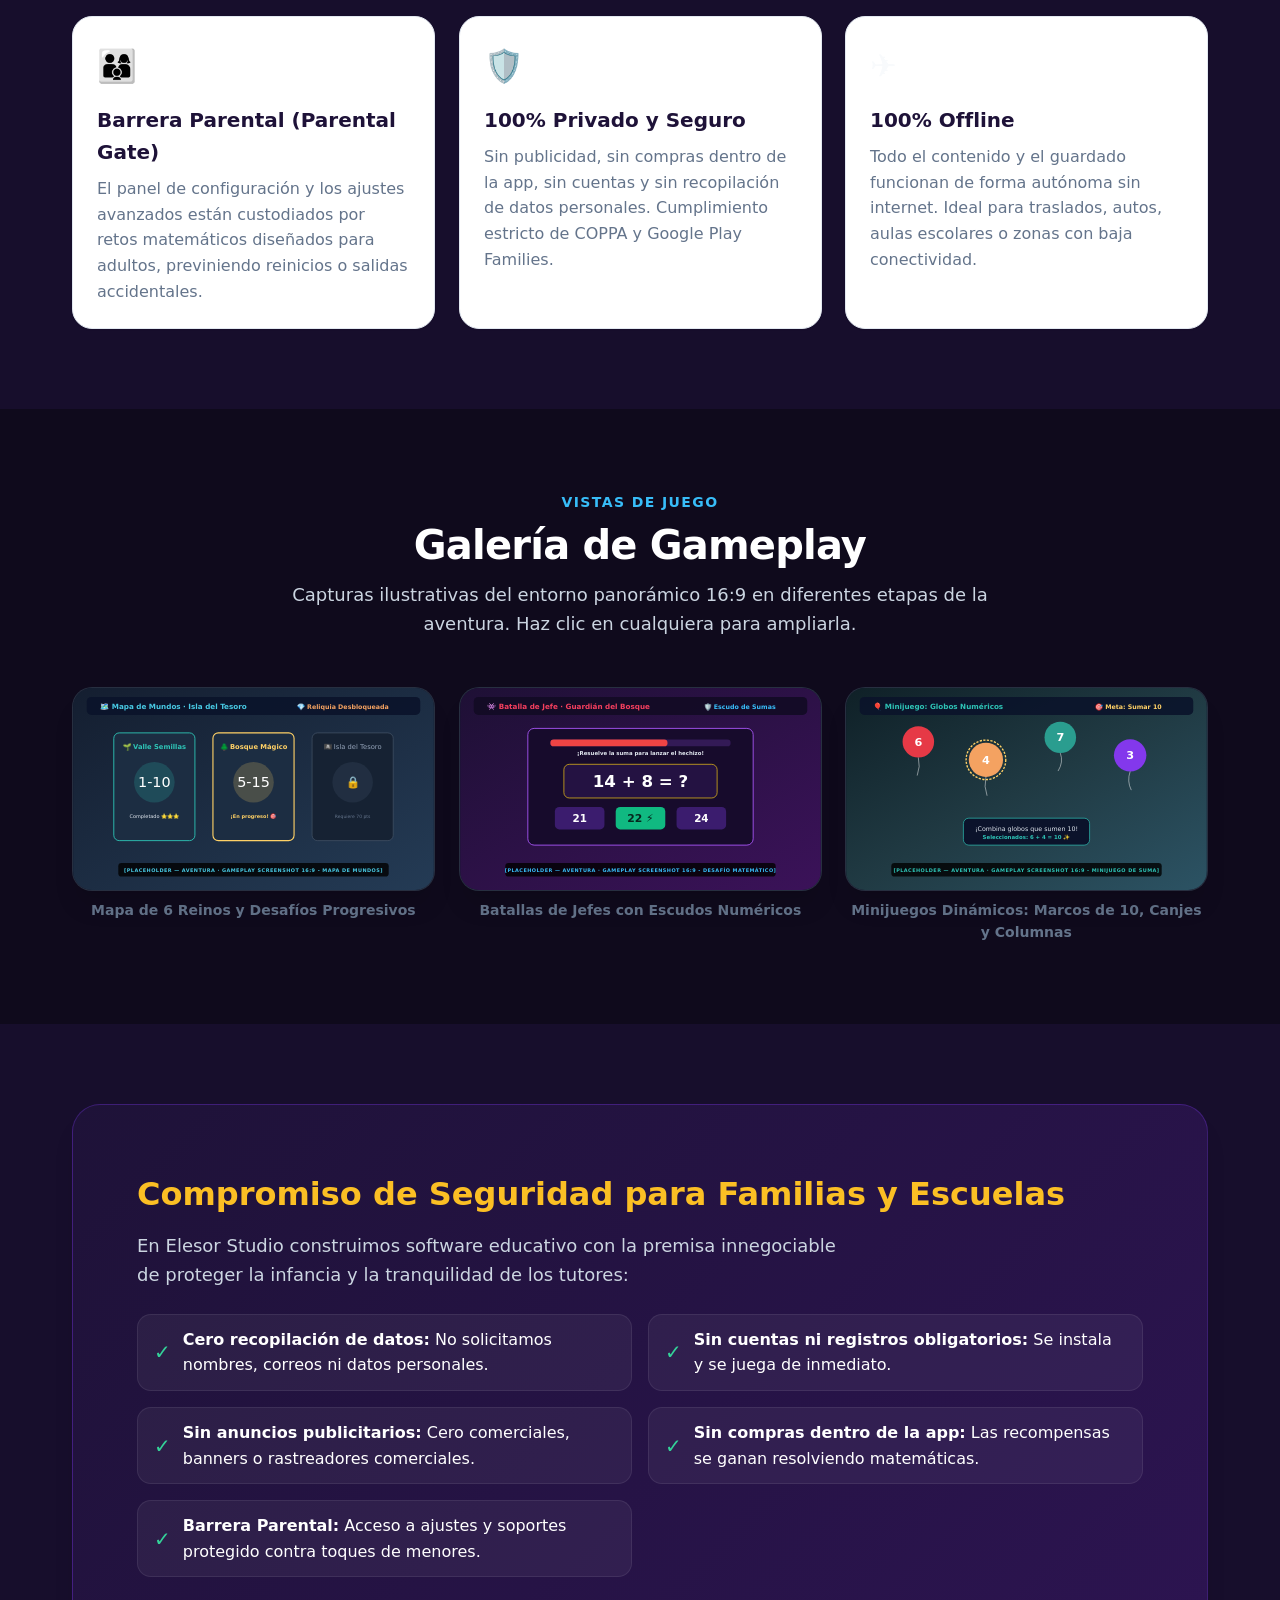
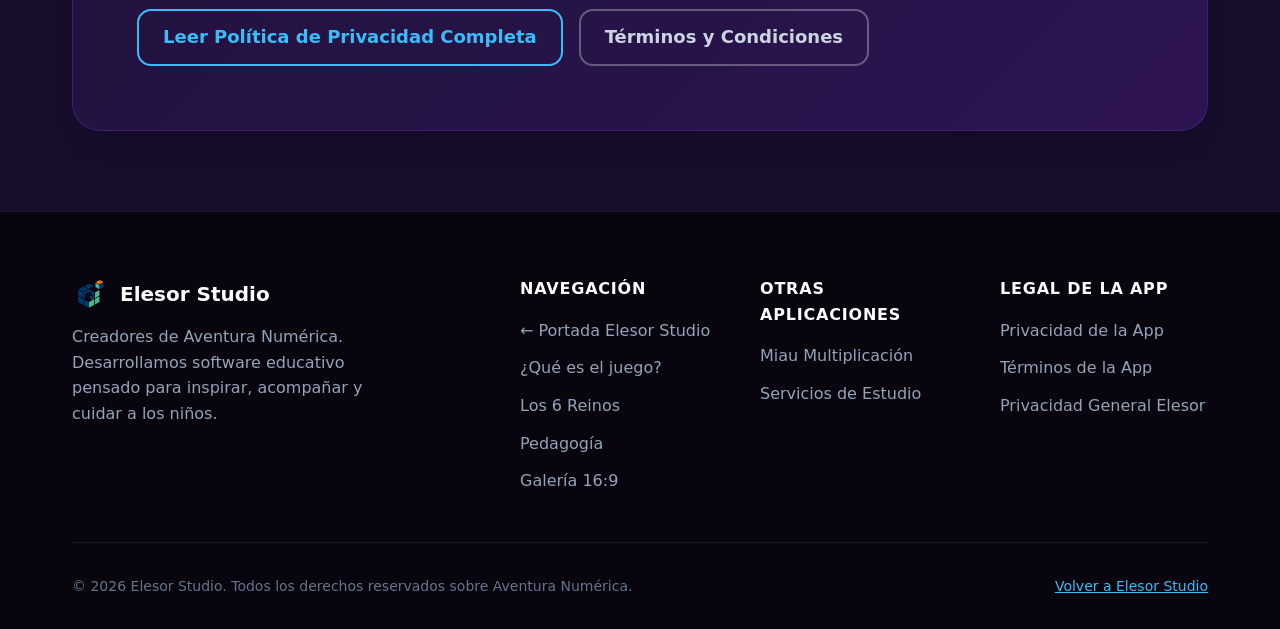
==== commit 7a8afadd: "docs: sincronizar landing y politica de privacidad de Aventura Numerica para Google Play Families y " ====
--- a/aventura-numerica/index.html
+++ b/aventura-numerica/index.html
@@ -3,22 +3,22 @@
 <head>
   <meta charset="UTF-8">
   <meta name="viewport" content="width=device-width, initial-scale=1.0">
-  <title>Aventura Numérica | Exploración Matemática Infantil — Elesor Studio</title>
-  <meta name="description" content="Aventura Numérica es una aplicación interactiva en pantalla horizontal diseñada para que niños y niñas exploren los números y practiquen matemáticas jugando.">
+  <title>Aventura Numérica | Suma, Resta y Lógica Infantil — Elesor Studio</title>
+  <meta name="description" content="Aventura Numérica es un videojuego educativo en pantalla horizontal diseñado para que niños y niñas dominen la suma y la resta de preescolar a 4º de primaria sin estrés.">
   <link rel="canonical" href="https://elesorstudio.com/aventura-numerica/">
   
   <!-- Open Graph / Facebook -->
   <meta property="og:type" content="website">
   <meta property="og:url" content="https://elesorstudio.com/aventura-numerica/">
-  <meta property="og:title" content="Aventura Numérica | Exploración Matemática Infantil">
-  <meta property="og:description" content="Una aventura interactiva para aprender matemáticas jugando. Diseñada para pantalla horizontal y 100% segura para menores.">
+  <meta property="og:title" content="Aventura Numérica | Suma, Resta y Lógica Infantil">
+  <meta property="og:description" content="Una aventura interactiva para aprender matemáticas jugando. 6 Reinos, 95 niveles pedagógicos, pantalla horizontal 16:9 y 100% segura para familias.">
   <meta property="og:image" content="https://elesorstudio.com/assets/img/aventura-numerica.png">
 
   <!-- Twitter Card -->
   <meta name="twitter:card" content="summary_large_image">
   <meta name="twitter:url" content="https://elesorstudio.com/aventura-numerica/">
-  <meta name="twitter:title" content="Aventura Numérica | Exploración Matemática Infantil">
-  <meta name="twitter:description" content="Aprende matemáticas explorando retos en pantalla horizontal. Sin anuncios ni compras integradas.">
+  <meta name="twitter:title" content="Aventura Numérica | Suma, Resta y Lógica Infantil">
+  <meta name="twitter:description" content="Aprende matemáticas explorando 6 reinos en pantalla horizontal. Sin anuncios ni compras integradas.">
   <meta name="twitter:image" content="https://elesorstudio.com/assets/img/aventura-numerica.png">
 
   <!-- Favicon -->
@@ -34,7 +34,7 @@
     "@context": "https://schema.org",
     "@type": "SoftwareApplication",
     "name": "Aventura Numérica",
-    "operatingSystem": "Android",
+    "operatingSystem": "Android, iOS",
     "applicationCategory": "EducationalApplication",
     "offers": {
       "@type": "Offer",
@@ -46,7 +46,7 @@
       "name": "Elesor Studio",
       "url": "https://elesorstudio.com"
     },
-    "description": "Aplicación interactiva orientada al aprendizaje y práctica de matemáticas básicas mediante dinámicas lúdicas para niños."
+    "description": "Videojuego formativo que transforma el cálculo mental y el razonamiento lógico en una expedición interactiva de 95 niveles para niños de preescolar a 4º de primaria."
   }
   </script>
 </head>
@@ -67,7 +67,8 @@
         <ul class="nav-links">
           <li><a href="../" class="nav-link">← Elesor Studio</a></li>
           <li><a href="#que-es" class="nav-link">¿Qué es?</a></li>
-          <li><a href="#caracteristicas" class="nav-link">Características</a></li>
+          <li><a href="#reinos" class="nav-link">6 Reinos</a></li>
+          <li><a href="#caracteristicas" class="nav-link">Pedagogía</a></li>
           <li><a href="#galeria" class="nav-link">Galería</a></li>
           <li><a href="#seguridad" class="nav-link">Seguridad</a></li>
           <li><a href="#descarga" class="btn btn-primary" style="min-height: 40px; padding: 6px 16px; font-size: var(--text-sm); background-color: var(--color-adv-accent); color: #0F0A1C;">Descargar</a></li>
@@ -87,10 +88,11 @@
       <ul class="mobile-nav-links">
         <li><a href="../" class="mobile-nav-link">← Volver a Elesor Studio</a></li>
         <li><a href="#que-es" class="mobile-nav-link">¿Qué es Aventura Numérica?</a></li>
-        <li><a href="#caracteristicas" class="mobile-nav-link">Características</a></li>
+        <li><a href="#reinos" class="mobile-nav-link">Los 6 Reinos del Saber</a></li>
+        <li><a href="#caracteristicas" class="mobile-nav-link">Características Pedagógicas</a></li>
         <li><a href="#galeria" class="mobile-nav-link">Galería 16:9</a></li>
-        <li><a href="#seguridad" class="mobile-nav-link">Seguridad Infantil</a></li>
-        <li><a href="#descarga" class="mobile-nav-link" style="color: var(--color-adv-accent);">Descargar en Google Play</a></li>
+        <li><a href="#seguridad" class="mobile-nav-link">Seguridad Infantil y Padres</a></li>
+        <li><a href="#descarga" class="mobile-nav-link" style="color: var(--color-adv-accent);">Descargar la App</a></li>
       </ul>
     </div>
   </header>
@@ -101,35 +103,34 @@
       <div class="container">
         <div class="hero-aventura-grid">
           <div class="reveal">
-            <span class="aventura-badge">App Móvil Infantil · Pantalla Horizontal</span>
+            <span class="aventura-badge">App Móvil Infantil · Pantalla Horizontal · iOS & Android</span>
             <h1 class="hero-aventura-title">Aventura Numérica</h1>
             <p class="hero-aventura-subtitle">
-              Una experiencia interactiva para aprender matemáticas jugando. Misiones, desafíos numéricos y mundos llenos de color diseñados especialmente para la curiosidad infantil.
+              Aprende a sumar, restar y pensar matemáticamente jugando. 6 reinos, 95 niveles pedagógicos progresivos y un jardín mágico diseñados para inspirar la confianza infantil de preescolar a 4º de primaria.
             </p>
 
             <div class="hero-aventura-meta">
               <img src="../assets/img/aventura-numerica.png" alt="Arte e icono oficial de Aventura Numérica" class="app-icon-real" width="120" height="120">
               <div>
                 <p style="font-weight: 800; font-size: var(--text-lg); color: #FFFFFF;">Elesor Studio</p>
-                <p style="font-size: var(--text-sm); color: #38BDF8;">Aventura matemática · Sin publicidad</p>
-                <p style="font-size: var(--text-xs); color: #94A3B8; margin-top: 4px;">Orientado a familias y escuelas</p>
+                <p style="font-size: var(--text-sm); color: #38BDF8;">Suma y resta con sentido · Cero publicidad</p>
+                <p style="font-size: var(--text-xs); color: #94A3B8; margin-top: 4px;">Alineado a la Nueva Escuela Mexicana (SEP)</p>
               </div>
             </div>
 
             <div class="hero-aventura-actions" id="descarga">
-              <!-- Placeholder Badge Google Play -->
-              <div class="play-badge-placeholder" role="region" aria-label="Estado de disponibilidad en Google Play">
+              <div class="play-badge-placeholder" role="region" aria-label="Disponibilidad en tiendas oficiales">
                 <svg class="play-badge-icon" viewBox="0 0 24 24" fill="currentColor" aria-hidden="true">
                   <path d="M3.609 1.814L13.792 12 3.61 22.186a2.373 2.373 0 0 1-.61-.715V2.53c.18-.28.39-.526.61-.715zm11.233 11.234l2.58 2.58-12.02 6.84 9.44-9.42zm2.58-2.096l2.12 1.205c.98.56.98 1.47 0 2.03l-2.12 1.205-2.84-2.84 2.84-1.6zm-2.58-.952L5.402 3.56l12.02 6.84-2.58 2.58z"/>
                 </svg>
                 <div class="play-badge-text">
                   <span class="play-badge-sub">DISPONIBLE EN</span>
-                  <span class="play-badge-title">Google Play</span>
-                  <span class="play-badge-status">[GOOGLE PLAY URL PENDIENTE]</span>
+                  <span class="play-badge-title">Google Play & App Store</span>
+                  <span class="play-badge-status">Próximamente en Tiendas</span>
                 </div>
               </div>
 
-              <a href="#que-es" class="btn btn-outline" style="border-color: rgba(255, 255, 255, 0.3);">Conocer el juego</a>
+              <a href="#que-es" class="btn btn-outline" style="border-color: rgba(255, 255, 255, 0.3);">Conocer la pedagogía</a>
             </div>
           </div>
 
@@ -150,81 +151,144 @@
     <section id="que-es" class="section-py" style="background-color: #170E2C;">
       <div class="container">
         <div class="section-header reveal">
-          <span class="section-eyebrow" style="color: #38BDF8;">Concepto Lúdico</span>
+          <span class="section-eyebrow" style="color: #38BDF8;">Concepto Pedagógico</span>
           <h2 class="section-title" style="color: #FFFFFF;">¿Qué es Aventura Numérica?</h2>
           <p class="section-subtitle" style="color: #CBD5E1;">
-            Es un videojuego formativo que transforma el cálculo mental en una expedición de retos interactivos. Lejos de las pruebas tradicionales, cada número es un paso adelante para desbloquear nuevas etapas y consolidar la confianza matemática.
+            Es un videojuego que transforma el cálculo mental en una expedición de exploración y confianza. En lugar de planas repetitivas o preguntas con castigos, cada número es un escalón interactivo para comprender las matemáticas desde la raíz.
           </p>
         </div>
 
         <div style="max-width: 860px; margin-inline: auto; font-size: var(--text-base); color: #CBD5E1; line-height: 1.8;" class="reveal">
           <p style="margin-bottom: var(--space-4);">
-            Desarrollado con una estética amigable y limpia, el juego propone mecánicas variadas de suma, ordenación y conteo dinámico. Los niños resuelven enigmas adaptados a su ritmo sin presiones de tiempo agresivas ni castigos que desmotiven.
+            El juego sigue el probado enfoque pedagógico <strong>Concreto → Pictórico → Abstracto (CPA)</strong>: los niños primero tocan y cuentan semillas u objetos reales, luego visualizan marcos de diez fichas y bloques de valor posicional, y finalmente dominan las operaciones escritas con total soltura.
           </p>
           <p>
-            Al estar pensado exclusivamente en orientación horizontal, ofrece un área táctil amplia y cómoda que favorece la concentración tanto en tabletas familiares como en teléfonos móviles.
-          </p>
-        </div>
-      </div>
-    </section>
-
-    <!-- Características Destacadas -->
-    <section id="caracteristicas" class="section-py" style="background-color: #0F0A1C;">
+            Al estar diseñado exclusivamente en orientación <strong>horizontal panorámica 16:9</strong>, ofrece una interfaz táctil espaciosa que previene toques erróneos y favorece la concentración ergonómica con ambas manos en cualquier pantalla.
+          </p>
+        </div>
+      </div>
+    </section>
+
+    <!-- Sección Los 6 Reinos del Saber -->
+    <section id="reinos" class="section-py" style="background-color: #0F0A1C;">
       <div class="container">
         <div class="section-header reveal">
-          <span class="section-eyebrow" style="color: #F59E0B;">Diseño Pedagógico</span>
-          <h2 class="section-title" style="color: #FFFFFF;">Características Principales</h2>
+          <span class="section-eyebrow" style="color: #10B981;">Currículo Estructurado</span>
+          <h2 class="section-title" style="color: #FFFFFF;">Los 6 Reinos y 95 Niveles de Campaña</h2>
           <p class="section-subtitle" style="color: #94A3B8;">
-            Pensado desde el primer momento para brindar una experiencia enriquecedora, intuitiva y estimulante.
+            Un mapa continuo y correlativo que acompaña el crecimiento escolar paso a paso.
           </p>
         </div>
 
         <div class="adv-features-grid">
-          <div class="adv-feature-card reveal">
-            <span class="adv-feature-icon" aria-hidden="true">🗺️</span>
-            <h3 class="adv-feature-title">Misiones y Retos Numéricos</h3>
-            <p class="adv-feature-desc">
-              Desafíos graduales que invitan a descubrir patrones numéricos y afianzar la lógica de suma de manera entretenida.
-            </p>
-          </div>
-
-          <div class="adv-feature-card reveal">
-            <span class="adv-feature-icon" aria-hidden="true">🧩</span>
-            <h3 class="adv-feature-title">Acertijos Didácticos</h3>
-            <p class="adv-feature-desc">
-              Dinámicas interactivas donde la observación y la deducción premian el esfuerzo de cada niño.
-            </p>
-          </div>
-
-          <div class="adv-feature-card reveal">
-            <span class="adv-feature-icon" aria-hidden="true">🎨</span>
-            <h3 class="adv-feature-title">Diseño Alegre y Colorido</h3>
-            <p class="adv-feature-desc">
-              Paletas vibrantes de alto contraste que capturan el interés visual sin sobreestimular ni distraer.
-            </p>
-          </div>
-
-          <div class="adv-feature-card reveal">
-            <span class="adv-feature-icon" aria-hidden="true">📱</span>
-            <h3 class="adv-feature-title">Pantalla Horizontal 16:9</h3>
-            <p class="adv-feature-desc">
-              Distribución panorámica que permite botones grandes, descanso visual y ergonomía ideal con ambas manos.
+          <div class="adv-feature-card reveal" style="border-top: 3px solid #10B981;">
+            <span class="adv-feature-icon" aria-hidden="true">🌱</span>
+            <h3 class="adv-feature-title">Reino 0 · Semillas del Número</h3>
+            <p class="adv-feature-desc">
+              <strong>Preescolar (5 años) · Mundo 0:</strong> Reconocimiento auditivo de numerales del 0 al 10, conteo uno a uno, destello de patrones (subitización) y comparación visual de cantidades sin estrés.
+            </p>
+          </div>
+
+          <div class="adv-feature-card reveal" style="border-top: 3px solid #38BDF8;">
+            <span class="adv-feature-icon" aria-hidden="true">🍄</span>
+            <h3 class="adv-feature-title">Reino 1 · Valle de las Semillas</h3>
+            <p class="adv-feature-desc">
+              <strong>1º Primaria P1 · Mundos 1, 2 y 3:</strong> Sumas y restas hasta el 10 con dominós y amigos del 10. Recta numérica interactiva y primeros problemas cotidianos de 1 paso.
+            </p>
+          </div>
+
+          <div class="adv-feature-card reveal" style="border-top: 3px solid #818CF8;">
+            <span class="adv-feature-icon" aria-hidden="true">💎</span>
+            <h3 class="adv-feature-title">Reino 2 · Cumbre de Cristal</h3>
+            <p class="adv-feature-desc">
+              <strong>1º Primaria P2 · Mundo 4:</strong> Estrategia de cruce de decena (completar 10 y sumar el resto), números "diez-y-algo" hasta el 20 y dobles numéricos con marcos dobles de diez.
+            </p>
+          </div>
+
+          <div class="adv-feature-card reveal" style="border-top: 3px solid #F59E0B;">
+            <span class="adv-feature-icon" aria-hidden="true">🏰</span>
+            <h3 class="adv-feature-title">Reino 3 · Ciudad de las Decenas</h3>
+            <p class="adv-feature-desc">
+              <strong>2º Primaria · Mundo 5:</strong> Decenas completas, sumas y restas de 2 cifras sin y con reagrupación usando bloques multibase, caja de cobro de tienda y problemas contextualizados hasta 100.
+            </p>
+          </div>
+
+          <div class="adv-feature-card reveal" style="border-top: 3px solid #EC4899;">
+            <span class="adv-feature-icon" aria-hidden="true">🌌</span>
+            <h3 class="adv-feature-title">Reino 4 · Galaxia Cósmica</h3>
+            <p class="adv-feature-desc">
+              <strong>3º Primaria · Mundos 6 y 7:</strong> Operaciones de 3 cifras con acarreo guiado, canje de desagrupación, detective de errores y fluidez de cálculo mental sin presión de vidas.
+            </p>
+          </div>
+
+          <div class="adv-feature-card reveal" style="border-top: 3px solid #EAB308;">
+            <span class="adv-feature-icon" aria-hidden="true">👑</span>
+            <h3 class="adv-feature-title">Reino 5 · Imperio de los Millares</h3>
+            <p class="adv-feature-desc">
+              <strong>4º Primaria · Mundo 9:</strong> Sumas y restas de 4 a 6 cifras, restas con ceros sucesivos (ej. 1,000 − 347), combinadas y el combate cumbre contra el Gran Titán de los Millares.
+            </p>
+          </div>
+        </div>
+      </div>
+    </section>
+
+    <!-- Características Pedagógicas -->
+    <section id="caracteristicas" class="section-py" style="background-color: #170E2C;">
+      <div class="container">
+        <div class="section-header reveal">
+          <span class="section-eyebrow" style="color: #F59E0B;">Diseño para la Confianza</span>
+          <h2 class="section-title" style="color: #FFFFFF;">Principios Didácticos Inquebrantables</h2>
+          <p class="section-subtitle" style="color: #94A3B8;">
+            Construido para motivar a cada estudiante respetando su tiempo y madurez cognitiva.
+          </p>
+        </div>
+
+        <div class="adv-features-grid">
+          <div class="adv-feature-card reveal">
+            <span class="adv-feature-icon" aria-hidden="true">🔊</span>
+            <h3 class="adv-feature-title">Voz Primero (Audio Offline)</h3>
+            <p class="adv-feature-desc">
+              Cada consigna e instrucción cuenta con un botón para escucharla en voz alta con síntesis nativa. Los niños pequeños aprenden sin depender de saber leer con fluidez.
+            </p>
+          </div>
+
+          <div class="adv-feature-card reveal">
+            <span class="adv-feature-icon" aria-hidden="true">🕊️</span>
+            <h3 class="adv-feature-title">Cero Muerte Súbita ni Ansiedad</h3>
+            <p class="adv-feature-desc">
+              Nunca hay temporizadores que bloqueen o frustren a menores de 8 años. El error no quita vidas: brinda pistas y acompaña hasta comprender el procedimiento.
+            </p>
+          </div>
+
+          <div class="adv-feature-card reveal">
+            <span class="adv-feature-icon" aria-hidden="true">🌸</span>
+            <h3 class="adv-feature-title">El Jardín del Saber</h3>
+            <p class="adv-feature-desc">
+              El conocimiento se vuelve visible. Las habilidades dominadas germinan en un jardín personal que crece y se fortalece mediante misiones diarias y repaso espaciado.
+            </p>
+          </div>
+
+          <div class="adv-feature-card reveal">
+            <span class="adv-feature-icon" aria-hidden="true">👨‍👩‍👦</span>
+            <h3 class="adv-feature-title">Barrera Parental (Parental Gate)</h3>
+            <p class="adv-feature-desc">
+              El panel de configuración y los ajustes avanzados están custodiados por retos matemáticos diseñados para adultos, previniendo reinicios o salidas accidentales.
             </p>
           </div>
 
           <div class="adv-feature-card reveal">
             <span class="adv-feature-icon" aria-hidden="true">🛡️</span>
-            <h3 class="adv-feature-title">Entorno Seguro y Confiable</h3>
-            <p class="adv-feature-desc">
-              Sin publicidad invasiva, sin compras dentro de la app y sin recolección de datos personales de menores.
-            </p>
-          </div>
-
-          <div class="adv-feature-card reveal">
-            <span class="adv-feature-icon" aria-hidden="true">⚡</span>
-            <h3 class="adv-feature-title">Juego Offline y Local</h3>
-            <p class="adv-feature-desc">
-              Todo el progreso se guarda directamente en el dispositivo, permitiendo jugar en viajes o zonas sin conexión.
+            <h3 class="adv-feature-title">100% Privado y Seguro</h3>
+            <p class="adv-feature-desc">
+              Sin publicidad, sin compras dentro de la app, sin cuentas y sin recopilación de datos personales. Cumplimiento estricto de COPPA y Google Play Families.
+            </p>
+          </div>
+
+          <div class="adv-feature-card reveal">
+            <span class="adv-feature-icon" aria-hidden="true">✈️</span>
+            <h3 class="adv-feature-title">100% Offline</h3>
+            <p class="adv-feature-desc">
+              Todo el contenido y el guardado funcionan de forma autónoma sin internet. Ideal para traslados, autos, aulas escolares o zonas con baja conectividad.
             </p>
           </div>
         </div>
@@ -232,13 +296,13 @@
     </section>
 
     <!-- Galería de Screenshots 16:9 con Lightbox -->
-    <section id="galeria" class="section-py" style="background-color: #170E2C;">
+    <section id="galeria" class="section-py" style="background-color: #0F0A1C;">
       <div class="container">
         <div class="section-header reveal">
           <span class="section-eyebrow" style="color: #38BDF8;">Vistas de Juego</span>
           <h2 class="section-title" style="color: #FFFFFF;">Galería de Gameplay</h2>
           <p class="section-subtitle" style="color: #CBD5E1;">
-            Capturas ilustrativas del entorno 16:9 en diferentes etapas de la aventura. Haz clic en cualquiera para ampliarla.
+            Capturas ilustrativas del entorno panorámico 16:9 en diferentes etapas de la aventura. Haz clic en cualquiera para ampliarla.
           </p>
         </div>
 
@@ -247,33 +311,33 @@
             <div class="media-16-9">
               <img src="../assets/img/aventura-screen-1.svg" alt="[PLACEHOLDER — AVENTURA · GAMEPLAY SCREENSHOT 16:9 - MAPA DE MUNDOS]">
             </div>
-            <p class="adv-gallery-caption">Mapa de Mundos y Desafíos Progresivos</p>
+            <p class="adv-gallery-caption">Mapa de 6 Reinos y Desafíos Progresivos</p>
           </div>
 
           <div class="adv-gallery-item reveal" data-lightbox-src="../assets/img/aventura-screen-2.svg" tabindex="0" role="button" aria-label="Ampliar captura 2: Desafío Matemático">
             <div class="media-16-9">
               <img src="../assets/img/aventura-screen-2.svg" alt="[PLACEHOLDER — AVENTURA · GAMEPLAY SCREENSHOT 16:9 - DESAFÍO MATEMÁTICO]">
             </div>
-            <p class="adv-gallery-caption">Batalla de Jefes con Escudo de Sumas</p>
+            <p class="adv-gallery-caption">Batallas de Jefes con Escudos Numéricos</p>
           </div>
 
           <div class="adv-gallery-item reveal" data-lightbox-src="../assets/img/aventura-screen-3.svg" tabindex="0" role="button" aria-label="Ampliar captura 3: Minijuego de Suma">
             <div class="media-16-9">
               <img src="../assets/img/aventura-screen-3.svg" alt="[PLACEHOLDER — AVENTURA · GAMEPLAY SCREENSHOT 16:9 - MINIJUEGO DE SUMA]">
             </div>
-            <p class="adv-gallery-caption">Minijuegos Dinámicos de Globos y Números</p>
+            <p class="adv-gallery-caption">Minijuegos Dinámicos: Marcos de 10, Canjes y Columnas</p>
           </div>
         </div>
       </div>
     </section>
 
     <!-- Sección Seguridad Infantil (Confianza para Padres) -->
-    <section id="seguridad" class="section-py" style="background-color: #0F0A1C;">
+    <section id="seguridad" class="section-py" style="background-color: #170E2C;">
       <div class="container reveal">
         <div class="adv-safety-card">
-          <h2 class="adv-safety-title">Compromiso de Seguridad para Familias</h2>
+          <h2 class="adv-safety-title">Compromiso de Seguridad para Familias y Escuelas</h2>
           <p class="adv-safety-desc">
-            En Elesor Studio diseñamos pensando en la tranquilidad de madres, padres y educadores. Aventura Numérica se rige por los estándares más estrictos de privacidad infantil:
+            En Elesor Studio construimos software educativo con la premisa innegociable de proteger la infancia y la tranquilidad de los tutores:
           </p>
 
           <ul class="adv-safety-list">
@@ -283,21 +347,25 @@
             </li>
             <li class="adv-safety-item">
               <span class="adv-safety-icon" aria-hidden="true">✓</span>
-              <span><strong>Sin cuentas ni registro:</strong> Se instala y se juega de inmediato sin contraseñas.</span>
+              <span><strong>Sin cuentas ni registros obligatorios:</strong> Se instala y se juega de inmediato.</span>
             </li>
             <li class="adv-safety-item">
               <span class="adv-safety-icon" aria-hidden="true">✓</span>
-              <span><strong>Sin anuncios publicitarios:</strong> Ningún banner, video o interrupción comercial.</span>
+              <span><strong>Sin anuncios publicitarios:</strong> Cero comerciales, banners o rastreadores comerciales.</span>
             </li>
             <li class="adv-safety-item">
               <span class="adv-safety-icon" aria-hidden="true">✓</span>
-              <span><strong>Sin compras dentro de la app:</strong> Experiencia completa sin microtransacciones sorpresa.</span>
+              <span><strong>Sin compras dentro de la app:</strong> Las recompensas se ganan resolviendo matemáticas.</span>
+            </li>
+            <li class="adv-safety-item">
+              <span class="adv-safety-icon" aria-hidden="true">✓</span>
+              <span><strong>Barrera Parental:</strong> Acceso a ajustes y soportes protegido contra toques de menores.</span>
             </li>
           </ul>
 
           <div style="margin-top: var(--space-8); display: flex; flex-wrap: wrap; gap: var(--space-4); align-items: center;">
             <a href="privacidad.html" class="btn btn-outline" style="border-color: #38BDF8; color: #38BDF8;">
-              Leer Política de Privacidad de Aventura Numérica
+              Leer Política de Privacidad Completa
             </a>
             <a href="terminos.html" class="btn btn-outline" style="border-color: rgba(255,255,255,0.3); color: #CBD5E1;">
               Términos y Condiciones
@@ -328,7 +396,7 @@
             <span>Elesor Studio</span>
           </div>
           <p class="footer-tagline">
-            Creadores de Aventura Numérica. Desarrollamos software educativo pensado para inspirar y cuidar a los niños.
+            Creadores de Aventura Numérica. Desarrollamos software educativo pensado para inspirar, acompañar y cuidar a los niños.
           </p>
         </div>
 
@@ -337,7 +405,8 @@
           <ul class="footer-links">
             <li><a href="../" class="footer-link">← Portada Elesor Studio</a></li>
             <li><a href="#que-es" class="footer-link">¿Qué es el juego?</a></li>
-            <li><a href="#caracteristicas" class="footer-link">Características</a></li>
+            <li><a href="#reinos" class="footer-link">Los 6 Reinos</a></li>
+            <li><a href="#caracteristicas" class="footer-link">Pedagogía</a></li>
             <li><a href="#galeria" class="footer-link">Galería 16:9</a></li>
           </ul>
         </div>
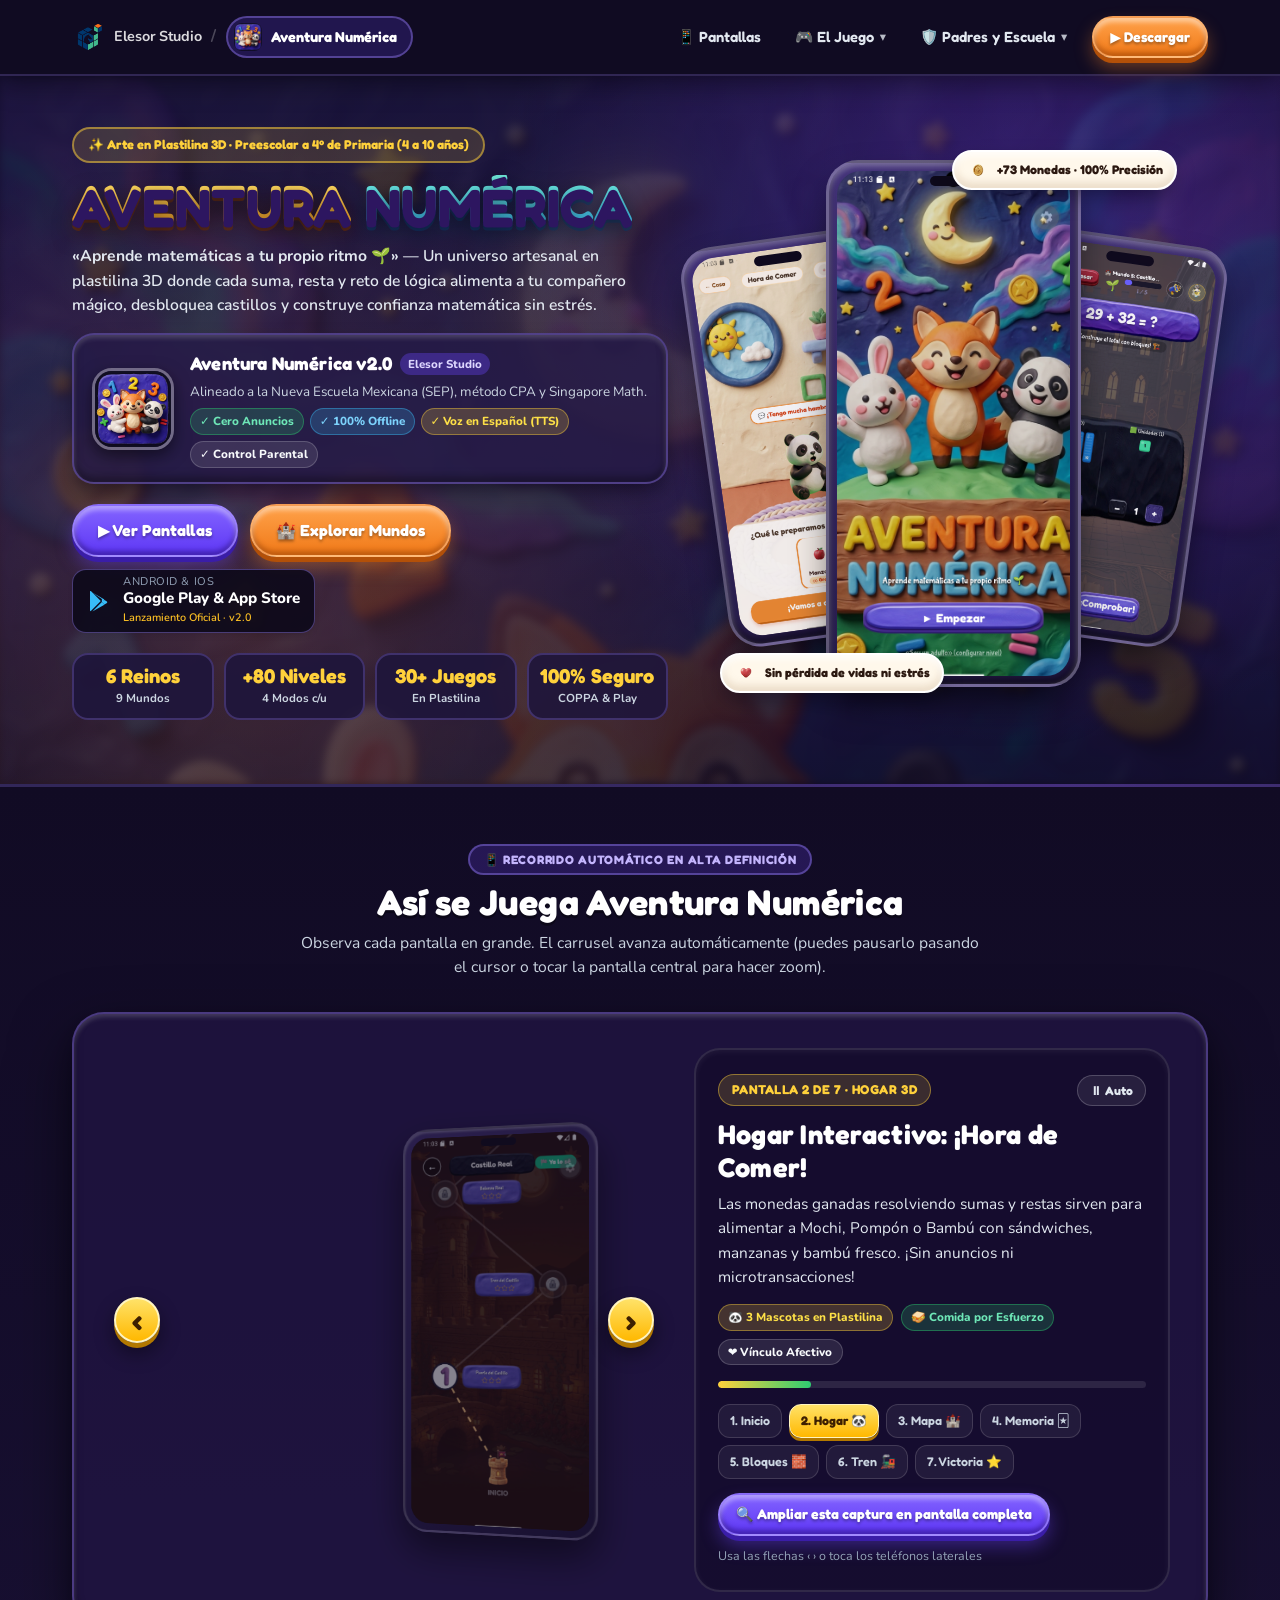
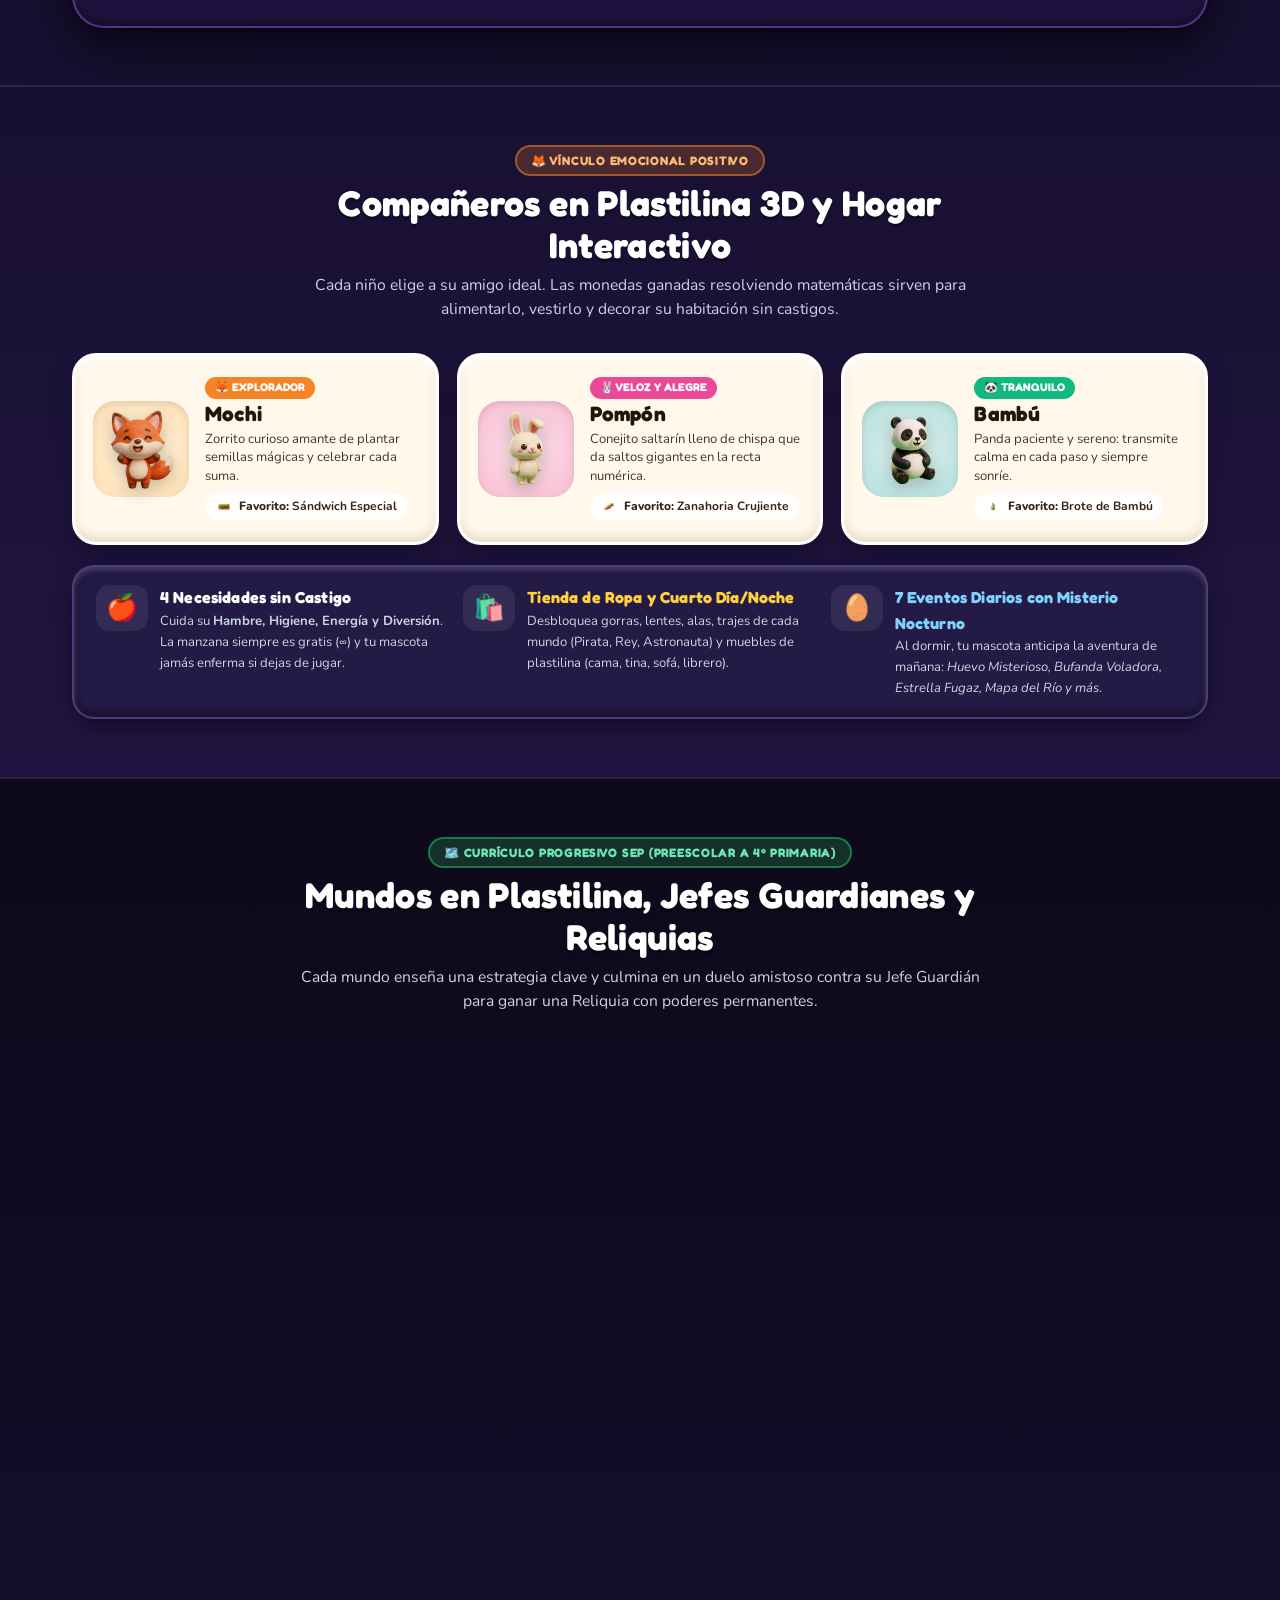
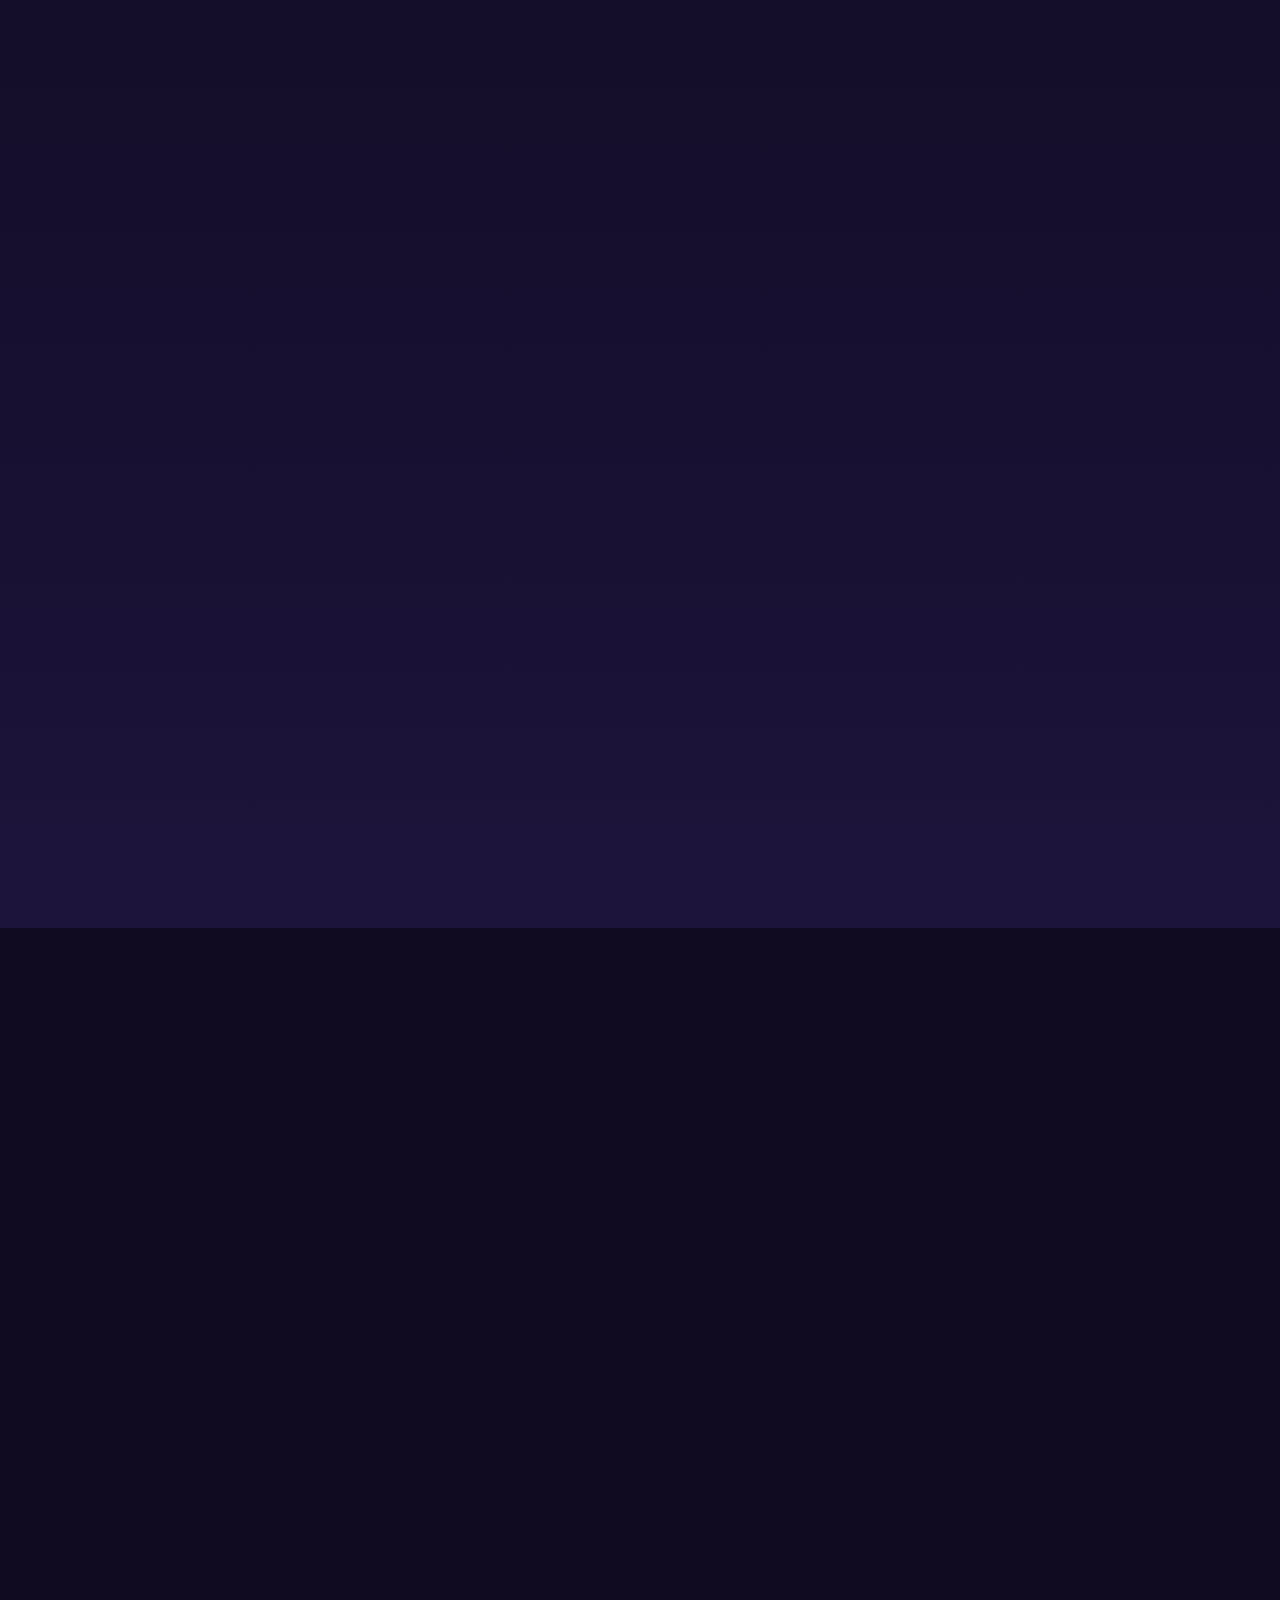
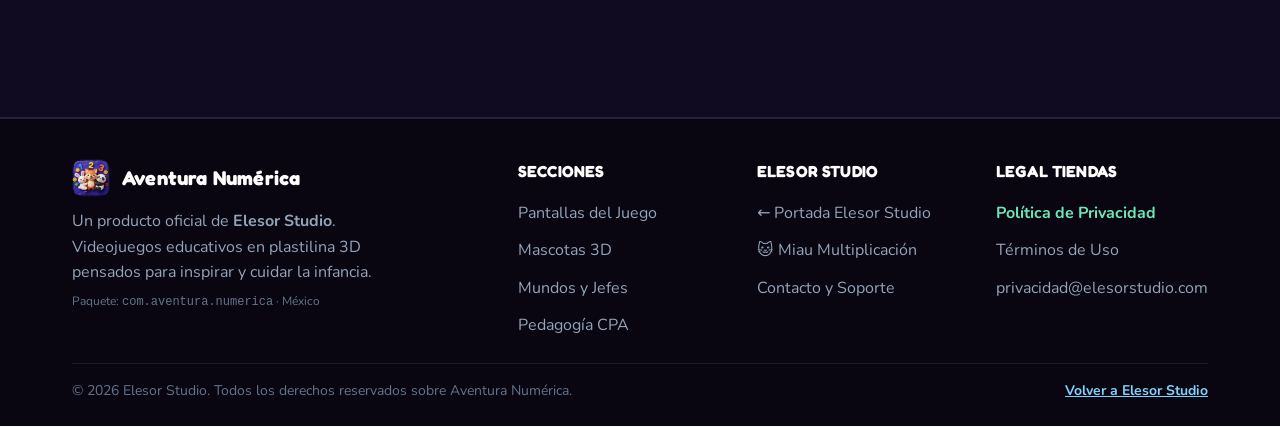
==== commit 266787bc: "feat: rediseño landing Aventura Numérica v2.0 estilo plastilina 3D con slider automático y submenús" ====
--- a/aventura-numerica/index.html
+++ b/aventura-numerica/index.html
@@ -3,39 +3,44 @@
 <head>
   <meta charset="UTF-8">
   <meta name="viewport" content="width=device-width, initial-scale=1.0">
-  <title>Aventura Numérica | Suma, Resta y Lógica Infantil — Elesor Studio</title>
-  <meta name="description" content="Aventura Numérica es un videojuego educativo en pantalla horizontal diseñado para que niños y niñas dominen la suma y la resta de preescolar a 4º de primaria sin estrés.">
+  <title>Aventura Numérica | Aprende Matemáticas a tu Propio Ritmo — Elesor Studio</title>
+  <meta name="description" content="Aventura Numérica es la app educativa infantil en estilo plastilina 3D donde niños de 4 a 10 años dominan la suma, resta y valor posicional cuidando a su mascota mágica y explorando mundos sin estrés.">
   <link rel="canonical" href="https://elesorstudio.com/aventura-numerica/">
   
   <!-- Open Graph / Facebook -->
   <meta property="og:type" content="website">
   <meta property="og:url" content="https://elesorstudio.com/aventura-numerica/">
-  <meta property="og:title" content="Aventura Numérica | Suma, Resta y Lógica Infantil">
-  <meta property="og:description" content="Una aventura interactiva para aprender matemáticas jugando. 6 Reinos, 95 niveles pedagógicos, pantalla horizontal 16:9 y 100% segura para familias.">
-  <meta property="og:image" content="https://elesorstudio.com/assets/img/aventura-numerica.png">
+  <meta property="og:title" content="Aventura Numérica | Aprende Matemáticas a tu Propio Ritmo">
+  <meta property="og:description" content="Explora mundos de plastilina 3D, cuida a Mochi, Pompón o Bambú y domina las matemáticas de Preescolar a 4º de Primaria. 100% Offline, sin anuncios y segura para niños.">
+  <meta property="og:image" content="https://elesorstudio.com/aventura-numerica/assets/icon.png">
 
   <!-- Twitter Card -->
   <meta name="twitter:card" content="summary_large_image">
   <meta name="twitter:url" content="https://elesorstudio.com/aventura-numerica/">
-  <meta name="twitter:title" content="Aventura Numérica | Suma, Resta y Lógica Infantil">
-  <meta name="twitter:description" content="Aprende matemáticas explorando 6 reinos en pantalla horizontal. Sin anuncios ni compras integradas.">
-  <meta name="twitter:image" content="https://elesorstudio.com/assets/img/aventura-numerica.png">
-
-  <!-- Favicon -->
-  <link rel="icon" type="image/png" href="../assets/img/logo.png">
+  <meta name="twitter:title" content="Aventura Numérica | Aprende Matemáticas a tu Propio Ritmo">
+  <meta name="twitter:description" content="Videojuego educativo infantil en estilo plastilina 3D. 6 Reinos, +80 niveles, 30+ minijuegos y mascota interactiva. Cero anuncios.">
+  <meta name="twitter:image" content="https://elesorstudio.com/aventura-numerica/assets/icon.png">
+
+  <!-- Favicon Oficial de Plastilina -->
+  <link rel="icon" type="image/png" href="assets/favicon.png">
+  <link rel="apple-touch-icon" href="assets/icon.png">
 
   <!-- Estilos modulares -->
   <link rel="stylesheet" href="../assets/css/base.css">
   <link rel="stylesheet" href="../assets/css/aventura.css">
 
-  <!-- Schema.org Datos Estructurados -->
+  <!-- Schema.org Datos Estructurados Completos para Tiendas -->
   <script type="application/ld+json">
   {
     "@context": "https://schema.org",
-    "@type": "SoftwareApplication",
+    "@type": "MobileApplication",
     "name": "Aventura Numérica",
     "operatingSystem": "Android, iOS",
-    "applicationCategory": "EducationalApplication",
+    "applicationCategory": "EducationalApplication, GameApplication",
+    "applicationSubCategory": "Math Game for Kids",
+    "softwareVersion": "2.0.0",
+    "inLanguage": "es-MX",
+    "isAccessibleForFree": true,
     "offers": {
       "@type": "Offer",
       "price": "0",
@@ -46,32 +51,120 @@
       "name": "Elesor Studio",
       "url": "https://elesorstudio.com"
     },
-    "description": "Videojuego formativo que transforma el cálculo mental y el razonamiento lógico en una expedición interactiva de 95 niveles para niños de preescolar a 4º de primaria."
+    "screenshot": [
+      "https://elesorstudio.com/aventura-numerica/assets/start_config.png",
+      "https://elesorstudio.com/aventura-numerica/assets/home.png",
+      "https://elesorstudio.com/aventura-numerica/assets/mundos.png",
+      "https://elesorstudio.com/aventura-numerica/assets/game2.png",
+      "https://elesorstudio.com/aventura-numerica/assets/victory.png"
+    ],
+    "description": "Aplicación móvil educativa en estilo plastilina 3D (Claymorphism) que transforma el aprendizaje de conteo, suma, resta y valor posicional en una aventura con mascotas virtuales, +80 niveles, 30+ minijuegos y alineación curricular SEP / CPA para niños de 4 a 10 años."
   }
   </script>
 </head>
-<body style="background-color: #0F0A1C; color: #F8FAFC;">
-  <!-- Enlace accesible de salto al contenido -->
+<body class="aventura-body">
   <a href="#contenido-principal" class="skip-link">Saltar al contenido principal</a>
 
-  <!-- Header de la App -->
-  <header class="site-header" style="background: rgba(15, 10, 28, 0.95); border-bottom-color: rgba(124, 58, 237, 0.2);">
-    <div class="container nav-container">
-      <a href="../" class="nav-brand" aria-label="Volver a Elesor Studio">
-        <img src="../assets/img/logo.png" alt="Logo de Elesor Studio" class="nav-logo-img" width="44" height="44">
-        <span>Elesor Studio</span>
-      </a>
-
-      <!-- Navegación Desktop -->
-      <nav aria-label="Navegación de Aventura Numérica">
-        <ul class="nav-links">
-          <li><a href="../" class="nav-link">← Elesor Studio</a></li>
-          <li><a href="#que-es" class="nav-link">¿Qué es?</a></li>
-          <li><a href="#reinos" class="nav-link">6 Reinos</a></li>
-          <li><a href="#caracteristicas" class="nav-link">Pedagogía</a></li>
-          <li><a href="#galeria" class="nav-link">Galería</a></li>
-          <li><a href="#seguridad" class="nav-link">Seguridad</a></li>
-          <li><a href="#descarga" class="btn btn-primary" style="min-height: 40px; padding: 6px 16px; font-size: var(--text-sm); background-color: var(--color-adv-accent); color: #0F0A1C;">Descargar</a></li>
+  <!-- Header de la App con Submenús por Categoría -->
+  <header class="site-header aventura-header">
+    <div class="container nav-container aventura-nav-container">
+      <div class="aventura-brand-group">
+        <a href="../" class="nav-brand aventura-back-brand" aria-label="Volver a Elesor Studio">
+          <img src="../assets/img/logo.png" alt="Logo de Elesor Studio" class="nav-logo-img" width="34" height="34">
+          <span>Elesor Studio</span>
+        </a>
+        <span class="nav-brand-sep" aria-hidden="true">/</span>
+        <a href="#inicio-app" class="nav-app-pill">
+          <img src="assets/icon.png" alt="Icono Aventura Numérica" width="28" height="28">
+          <span>Aventura Numérica</span>
+        </a>
+      </div>
+
+      <!-- Navegación Desktop con Submenús Categorizados -->
+      <nav aria-label="Navegación de Aventura Numérica" class="aventura-desktop-nav">
+        <ul class="nav-links aventura-nav-links">
+          <li>
+            <a href="#pantallas" class="nav-link">📱 Pantallas</a>
+          </li>
+
+          <!-- Submenú 1: El Juego -->
+          <li class="nav-dropdown">
+            <button type="button" class="nav-link nav-dropdown-toggle" aria-expanded="false" aria-haspopup="true">
+              <span>🎮 El Juego</span>
+              <span class="nav-caret" aria-hidden="true">▾</span>
+            </button>
+            <div class="nav-dropdown-panel" role="menu">
+              <a href="#companeros" class="nav-dropdown-item" role="menuitem">
+                <span class="nav-dropdown-icon">🦊</span>
+                <span class="nav-dropdown-text">
+                  <strong>Mascotas y Hogar 3D</strong>
+                  <small>Cuida a Mochi, Pompón y Bambú</small>
+                </span>
+              </a>
+              <a href="#mundos" class="nav-dropdown-item" role="menuitem">
+                <span class="nav-dropdown-icon">🏰</span>
+                <span class="nav-dropdown-text">
+                  <strong>6 Mundos y Jefes</strong>
+                  <small>Mapa de ruta, reliquias y jefes</small>
+                </span>
+              </a>
+              <a href="#minijuegos" class="nav-dropdown-item" role="menuitem">
+                <span class="nav-dropdown-icon">🕹️</span>
+                <span class="nav-dropdown-text">
+                  <strong>+30 Minijuegos</strong>
+                  <small>Memoria, Bloques Base 10 y Tren</small>
+                </span>
+              </a>
+            </div>
+          </li>
+
+          <!-- Submenú 2: Padres y Escuela -->
+          <li class="nav-dropdown">
+            <button type="button" class="nav-link nav-dropdown-toggle" aria-expanded="false" aria-haspopup="true">
+              <span>🛡️ Padres y Escuela</span>
+              <span class="nav-caret" aria-hidden="true">▾</span>
+            </button>
+            <div class="nav-dropdown-panel" role="menu">
+              <a href="#pedagogia" class="nav-dropdown-item" role="menuitem">
+                <span class="nav-dropdown-icon">🌱</span>
+                <span class="nav-dropdown-text">
+                  <strong>Pedagogía CPA y SEP</strong>
+                  <small>Preescolar a 4º de Primaria</small>
+                </span>
+              </a>
+              <a href="#seguridad" class="nav-dropdown-item" role="menuitem">
+                <span class="nav-dropdown-icon">🔒</span>
+                <span class="nav-dropdown-text">
+                  <strong>Seguridad Infantil</strong>
+                  <small>0% Anuncios, 100% Offline y COPPA</small>
+                </span>
+              </a>
+              <a href="#ficha" class="nav-dropdown-item" role="menuitem">
+                <span class="nav-dropdown-icon">📋</span>
+                <span class="nav-dropdown-text">
+                  <strong>Ficha Técnica Oficial</strong>
+                  <small>Versión 2.0, Bundle ID y permisos</small>
+                </span>
+              </a>
+              <a href="#faq" class="nav-dropdown-item" role="menuitem">
+                <span class="nav-dropdown-icon">❓</span>
+                <span class="nav-dropdown-text">
+                  <strong>Preguntas Frecuentes (FAQ)</strong>
+                  <small>Respuestas rápidas para familias</small>
+                </span>
+              </a>
+              <div class="nav-dropdown-divider" role="separator"></div>
+              <div class="nav-dropdown-footer-links">
+                <a href="privacidad.html">📜 Privacidad</a>
+                <span>·</span>
+                <a href="terminos.html">⚖️ Términos</a>
+              </div>
+            </div>
+          </li>
+
+          <li>
+            <a href="#descarga" class="btn-clay btn-clay-orange btn-clay-sm nav-cta-btn">▶ Descargar</a>
+          </li>
         </ul>
       </nav>
 
@@ -83,364 +176,766 @@
       </button>
     </div>
 
-    <!-- Menú Móvil Desplegable -->
+    <!-- Menú Móvil Desplegable Categorizado -->
     <div id="menu-movil-aventura" class="mobile-nav" style="background: rgba(15, 10, 28, 0.98);" aria-label="Navegación móvil de Aventura Numérica">
       <ul class="mobile-nav-links">
         <li><a href="../" class="mobile-nav-link">← Volver a Elesor Studio</a></li>
-        <li><a href="#que-es" class="mobile-nav-link">¿Qué es Aventura Numérica?</a></li>
-        <li><a href="#reinos" class="mobile-nav-link">Los 6 Reinos del Saber</a></li>
-        <li><a href="#caracteristicas" class="mobile-nav-link">Características Pedagógicas</a></li>
-        <li><a href="#galeria" class="mobile-nav-link">Galería 16:9</a></li>
-        <li><a href="#seguridad" class="mobile-nav-link">Seguridad Infantil y Padres</a></li>
-        <li><a href="#descarga" class="mobile-nav-link" style="color: var(--color-adv-accent);">Descargar la App</a></li>
+        <li><a href="#pantallas" class="mobile-nav-link">📱 Pantallas del Juego</a></li>
+        <li class="mobile-nav-group-title">🎮 El Juego</li>
+        <li><a href="#companeros" class="mobile-nav-link">🦊 Mascotas y Hogar 3D</a></li>
+        <li><a href="#mundos" class="mobile-nav-link">🏰 6 Mundos y Jefes</a></li>
+        <li><a href="#minijuegos" class="mobile-nav-link">🕹️ +30 Minijuegos</a></li>
+        <li class="mobile-nav-group-title">🛡️ Padres y Escuela</li>
+        <li><a href="#pedagogia" class="mobile-nav-link">🌱 Pedagogía CPA y Grados SEP</a></li>
+        <li><a href="#seguridad" class="mobile-nav-link">🔒 Seguridad Infantil y Ficha</a></li>
+        <li><a href="#faq" class="mobile-nav-link">❓ Preguntas Frecuentes (FAQ)</a></li>
+        <li><a href="#descarga" class="mobile-nav-link" style="color: var(--clay-yellow);">▶ Descargar Aventura Numérica</a></li>
       </ul>
     </div>
   </header>
 
   <main id="contenido-principal">
-    <!-- Hero Aventura Numérica -->
-    <section class="hero-aventura">
+    <!-- ======================================================================
+         1. HERO SHOWCASE — ESTILO PLASTILINA 3D & GAMER
+         ====================================================================== -->
+    <section id="inicio-app" class="hero-aventura">
       <div class="container">
         <div class="hero-aventura-grid">
           <div class="reveal">
-            <span class="aventura-badge">App Móvil Infantil · Pantalla Horizontal · iOS & Android</span>
-            <h1 class="hero-aventura-title">Aventura Numérica</h1>
+            <div class="clay-pill-badge">
+              <span>✨ Arte en Plastilina 3D · Preescolar a 4º de Primaria (4 a 10 años)</span>
+            </div>
+
+            <h1 class="hero-aventura-title">
+              <span class="title-gold">AVENTURA</span> <span class="title-cyan">NUMÉRICA</span>
+            </h1>
+
             <p class="hero-aventura-subtitle">
-              Aprende a sumar, restar y pensar matemáticamente jugando. 6 reinos, 95 niveles pedagógicos progresivos y un jardín mágico diseñados para inspirar la confianza infantil de preescolar a 4º de primaria.
+              <strong>«Aprende matemáticas a tu propio ritmo 🌱»</strong> — Un universo artesanal en plastilina 3D donde cada suma, resta y reto de lógica alimenta a tu compañero mágico, desbloquea castillos y construye confianza matemática sin estrés.
             </p>
 
-            <div class="hero-aventura-meta">
-              <img src="../assets/img/aventura-numerica.png" alt="Arte e icono oficial de Aventura Numérica" class="app-icon-real" width="120" height="120">
+            <div class="hero-app-card">
+              <img src="assets/icon.png" alt="Icono oficial de Aventura Numérica con Pompón, Mochi y Bambú en plastilina 3D" class="hero-app-icon" width="82" height="82">
               <div>
-                <p style="font-weight: 800; font-size: var(--text-lg); color: #FFFFFF;">Elesor Studio</p>
-                <p style="font-size: var(--text-sm); color: #38BDF8;">Suma y resta con sentido · Cero publicidad</p>
-                <p style="font-size: var(--text-xs); color: #94A3B8; margin-top: 4px;">Alineado a la Nueva Escuela Mexicana (SEP)</p>
+                <div style="display: flex; align-items: center; gap: 8px; flex-wrap: wrap;">
+                  <span class="clay-font" style="font-size: 1.15rem; font-weight: 700; color: #FFFFFF;">Aventura Numérica v2.0</span>
+                  <span style="font-size: 0.72rem; background: rgba(108, 71, 255, 0.35); color: #DDD6FE; padding: 2px 8px; border-radius: 99px; font-weight: 800;">Elesor Studio</span>
+                </div>
+                <p style="font-size: 0.84rem; color: #CBD5E1; margin-top: 2px;">
+                  Alineado a la Nueva Escuela Mexicana (SEP), método CPA y Singapore Math.
+                </p>
+                <div class="hero-app-tags">
+                  <span class="clay-mini-tag tag-green">✓ Cero Anuncios</span>
+                  <span class="clay-mini-tag tag-blue">✓ 100% Offline</span>
+                  <span class="clay-mini-tag tag-gold">✓ Voz en Español (TTS)</span>
+                  <span class="clay-mini-tag">✓ Control Parental</span>
+                </div>
               </div>
             </div>
 
             <div class="hero-aventura-actions" id="descarga">
-              <div class="play-badge-placeholder" role="region" aria-label="Disponibilidad en tiendas oficiales">
-                <svg class="play-badge-icon" viewBox="0 0 24 24" fill="currentColor" aria-hidden="true">
+              <a href="#pantallas" class="btn-clay btn-clay-purple">
+                <span>▶ Ver Pantallas</span>
+              </a>
+              <a href="#mundos" class="btn-clay btn-clay-orange">
+                <span>🏰 Explorar Mundos</span>
+              </a>
+              <div class="play-badge-placeholder" role="region" aria-label="Disponibilidad en tiendas oficiales" style="background: rgba(13, 9, 26, 0.9); border-color: rgba(158, 133, 255, 0.4); min-height: 48px; padding: 6px 14px;">
+                <svg class="play-badge-icon" viewBox="0 0 24 24" fill="currentColor" aria-hidden="true" style="color: #38BDF8; width: 24px; height: 24px;">
                   <path d="M3.609 1.814L13.792 12 3.61 22.186a2.373 2.373 0 0 1-.61-.715V2.53c.18-.28.39-.526.61-.715zm11.233 11.234l2.58 2.58-12.02 6.84 9.44-9.42zm2.58-2.096l2.12 1.205c.98.56.98 1.47 0 2.03l-2.12 1.205-2.84-2.84 2.84-1.6zm-2.58-.952L5.402 3.56l12.02 6.84-2.58 2.58z"/>
                 </svg>
                 <div class="play-badge-text">
-                  <span class="play-badge-sub">DISPONIBLE EN</span>
-                  <span class="play-badge-title">Google Play & App Store</span>
-                  <span class="play-badge-status">Próximamente en Tiendas</span>
-                </div>
-              </div>
-
-              <a href="#que-es" class="btn btn-outline" style="border-color: rgba(255, 255, 255, 0.3);">Conocer la pedagogía</a>
-            </div>
-          </div>
-
-          <!-- Hero Screenshot 16:9 Placeholder -->
+                  <span class="play-badge-sub">ANDROID & iOS</span>
+                  <span class="play-badge-title" style="font-size: 0.95rem;">Google Play & App Store</span>
+                  <span class="play-badge-status">Lanzamiento Oficial · v2.0</span>
+                </div>
+              </div>
+            </div>
+
+            <div class="hero-quick-stats">
+              <div class="hero-stat-pill">
+                <div class="hero-stat-num">6 Reinos</div>
+                <div class="hero-stat-label">9 Mundos</div>
+              </div>
+              <div class="hero-stat-pill">
+                <div class="hero-stat-num">+80 Niveles</div>
+                <div class="hero-stat-label">4 Modos c/u</div>
+              </div>
+              <div class="hero-stat-pill">
+                <div class="hero-stat-num">30+ Juegos</div>
+                <div class="hero-stat-label">En Plastilina</div>
+              </div>
+              <div class="hero-stat-pill">
+                <div class="hero-stat-num">100% Seguro</div>
+                <div class="hero-stat-label">COPPA & Play</div>
+              </div>
+            </div>
+          </div>
+
+          <!-- Escaparate de 3 Teléfonos -->
           <div class="reveal">
-            <div class="media-16-9" style="box-shadow: 0 20px 40px rgba(124, 58, 237, 0.35);">
-              <img src="../assets/img/aventura-hero-placeholder.svg" alt="[PLACEHOLDER — AVENTURA NUMÉRICA · HERO SCREENSHOT 16:9] - Vista general del gameplay horizontal de Aventura Numérica">
-            </div>
-            <p style="text-align: center; font-size: var(--text-xs); color: #94A3B8; margin-top: var(--space-2);">
-              Formato horizontal nativo (16:9) optimizado para tablets y móviles
-            </p>
+            <div class="hero-phones-stage" aria-label="Vista previa en teléfonos de Aventura Numérica">
+              <div class="floating-clay-badge floating-badge-top">
+                <img src="assets/action_coin.png" alt="Moneda" width="24" height="24">
+                <span>+73 Monedas · 100% Precisión</span>
+              </div>
+
+              <div class="phone-mockup hero-phone-side hero-phone-left"
+                   data-lightbox-src="assets/home.png"
+                   data-lightbox-caption="Hogar de Plastilina: ¡Hora de comer y cuidar a tu compañero Bambú!"
+                   tabindex="0" role="button" aria-label="Ampliar pantalla de Hogar y Mascota">
+                <div class="phone-screen">
+                  <img src="assets/home.png" alt="Pantalla Hogar: Hora de comer con Bambú" loading="eager">
+                </div>
+              </div>
+
+              <div class="phone-mockup hero-phone-center"
+                   data-lightbox-src="assets/start_config.png"
+                   data-lightbox-caption="Pantalla de Bienvenida: Pompón, Mochi y Bambú con acceso parental protegido"
+                   tabindex="0" role="button" aria-label="Ampliar pantalla principal">
+                <div class="phone-screen">
+                  <img src="assets/start_config.png" alt="Pantalla de inicio de Aventura Numérica" loading="eager">
+                </div>
+              </div>
+
+              <div class="phone-mockup hero-phone-side hero-phone-right"
+                   data-lightbox-src="assets/game2.png"
+                   data-lightbox-caption="Minijuego Base 10: Construye el total con bloques de Decenas (10) y Unidades (1)"
+                   tabindex="0" role="button" aria-label="Ampliar pantalla de Minijuego de Bloques">
+                <div class="phone-screen">
+                  <img src="assets/game2.png" alt="Minijuego de bloques 29 + 32 = 61" loading="eager">
+                </div>
+              </div>
+
+              <div class="floating-clay-badge floating-badge-bottom">
+                <img src="assets/action_heart.png" alt="Corazón" width="24" height="24">
+                <span>Sin pérdida de vidas ni estrés</span>
+              </div>
+            </div>
           </div>
         </div>
       </div>
     </section>
 
-    <!-- Sección ¿Qué es? -->
-    <section id="que-es" class="section-py" style="background-color: #170E2C;">
+    <!-- ======================================================================
+         2. SLIDER AUTOMÁTICO 3D DE PANTALLAS REALES DEL JUEGO
+         ====================================================================== -->
+    <section id="pantallas" class="section-py screens-showcase-section">
       <div class="container">
         <div class="section-header reveal">
-          <span class="section-eyebrow" style="color: #38BDF8;">Concepto Pedagógico</span>
-          <h2 class="section-title" style="color: #FFFFFF;">¿Qué es Aventura Numérica?</h2>
-          <p class="section-subtitle" style="color: #CBD5E1;">
-            Es un videojuego que transforma el cálculo mental en una expedición de exploración y confianza. En lugar de planas repetitivas o preguntas con castigos, cada número es un escalón interactivo para comprender las matemáticas desde la raíz.
+          <span class="clay-section-eyebrow">📱 Recorrido Automático en Alta Definición</span>
+          <h2 class="clay-section-title">Así se Juega Aventura Numérica</h2>
+          <p class="clay-section-subtitle">
+            Observa cada pantalla en grande. El carrusel avanza automáticamente (puedes pausarlo pasando el cursor o tocar la pantalla central para hacer zoom).
           </p>
         </div>
 
-        <div style="max-width: 860px; margin-inline: auto; font-size: var(--text-base); color: #CBD5E1; line-height: 1.8;" class="reveal">
-          <p style="margin-bottom: var(--space-4);">
-            El juego sigue el probado enfoque pedagógico <strong>Concreto → Pictórico → Abstracto (CPA)</strong>: los niños primero tocan y cuentan semillas u objetos reales, luego visualizan marcos de diez fichas y bloques de valor posicional, y finalmente dominan las operaciones escritas con total soltura.
-          </p>
-          <p>
-            Al estar diseñado exclusivamente en orientación <strong>horizontal panorámica 16:9</strong>, ofrece una interfaz táctil espaciosa que previene toques erróneos y favorece la concentración ergonómica con ambas manos en cualquier pantalla.
-          </p>
+        <div class="screens-slider-wrapper reveal" id="screens-auto-slider" aria-roledescription="carousel" aria-label="Galería automática de pantallas de Aventura Numérica">
+          <!-- Escenario 3D Coverflow de Teléfonos Grandes -->
+          <div class="slider-phones-stage">
+            <button type="button" class="slider-nav-arrow slider-arrow-prev" id="slider-prev" aria-label="Pantalla anterior">‹</button>
+
+            <div class="slider-phones-track">
+              <!-- Slide 0: start_config.png -->
+              <div class="slider-phone-item is-active" data-slide-index="0"
+                   data-lightbox-src="assets/start_config.png"
+                   data-lightbox-caption="1. Bienvenida Mágica y Configuración de Nivel («Soy un adulto»)">
+                <div class="phone-mockup slider-phone-mockup">
+                  <div class="phone-screen">
+                    <img src="assets/start_config.png" alt="Pantalla 1: Bienvenida y configuración parental">
+                  </div>
+                </div>
+              </div>
+
+              <!-- Slide 1: home.png -->
+              <div class="slider-phone-item is-next" data-slide-index="1"
+                   data-lightbox-src="assets/home.png"
+                   data-lightbox-caption="2. Hogar en Plastilina: ¡Hora de Comer! Cuida y alimenta a tu mascota">
+                <div class="phone-mockup slider-phone-mockup">
+                  <div class="phone-screen">
+                    <img src="assets/home.png" alt="Pantalla 2: Hogar interactivo y comida de la mascota">
+                  </div>
+                </div>
+              </div>
+
+              <!-- Slide 2: mundos.png -->
+              <div class="slider-phone-item" data-slide-index="2"
+                   data-lightbox-src="assets/mundos.png"
+                   data-lightbox-caption="3. Mapa de Ruta (Castillo Real) con progreso de estrellas y botón «🏁 Ya lo sé»">
+                <div class="phone-mockup slider-phone-mockup">
+                  <div class="phone-screen">
+                    <img src="assets/mundos.png" alt="Pantalla 3: Mapa del mundo y niveles progresivos">
+                  </div>
+                </div>
+              </div>
+
+              <!-- Slide 3: game.png -->
+              <div class="slider-phone-item" data-slide-index="3"
+                   data-lightbox-src="assets/game.png"
+                   data-lightbox-caption="4. Isla del Tesoro: Memoria de sumas equivalentes con voz y pistas">
+                <div class="phone-mockup slider-phone-mockup">
+                  <div class="phone-screen">
+                    <img src="assets/game.png" alt="Pantalla 4: Minijuego Encuentra la pareja correcta">
+                  </div>
+                </div>
+              </div>
+
+              <!-- Slide 4: game2.png -->
+              <div class="slider-phone-item" data-slide-index="4"
+                   data-lightbox-src="assets/game2.png"
+                   data-lightbox-caption="5. Constructor Base 10 (29 + 32 = 61): Barras de Decenas (10) y Unidades (1)">
+                <div class="phone-mockup slider-phone-mockup">
+                  <div class="phone-screen">
+                    <img src="assets/game2.png" alt="Pantalla 5: Minijuego Constructor de Bloques Base 10">
+                  </div>
+                </div>
+              </div>
+
+              <!-- Slide 5: game3.png -->
+              <div class="slider-phone-item" data-slide-index="5"
+                   data-lightbox-src="assets/game3.png"
+                   data-lightbox-caption="6. Tren Numérico (22 - 21 = ?): Razonamiento de diferencia sobre rieles">
+                <div class="phone-mockup slider-phone-mockup">
+                  <div class="phone-screen">
+                    <img src="assets/game3.png" alt="Pantalla 6: Minijuego Tren Numérico">
+                  </div>
+                </div>
+              </div>
+
+              <!-- Slide 6: victory.png -->
+              <div class="slider-phone-item is-prev" data-slide-index="6"
+                   data-lightbox-src="assets/victory.png"
+                   data-lightbox-caption="7. ¡Nivel Completado con 100% Precisión! 3 Estrellas, comida y recompensas">
+                <div class="phone-mockup slider-phone-mockup">
+                  <div class="phone-screen">
+                    <img src="assets/victory.png" alt="Pantalla 7: Celebración de victoria con 3 estrellas">
+                  </div>
+                </div>
+              </div>
+            </div>
+
+            <button type="button" class="slider-nav-arrow slider-arrow-next" id="slider-next" aria-label="Siguiente pantalla">›</button>
+          </div>
+
+          <!-- Panel de Información Detallada Sincronizado -->
+          <div class="slider-info-panel">
+            <div class="slider-info-top">
+              <span class="slider-step-badge" id="slider-step-badge">Pantalla 1 de 7 · Inicio</span>
+              <button type="button" class="slider-autoplay-toggle" id="slider-play-toggle" aria-label="Pausar o reanudar carrusel automático">
+                ⏸ Auto
+              </button>
+            </div>
+
+            <h3 class="slider-info-title" id="slider-info-title">Portada Mágica y Ajuste Parental</h3>
+            <p class="slider-info-desc" id="slider-info-desc">
+              Entrada inmediata con un solo toque en «▶ Empezar» para los niños, y botón inferior «Soy un adulto (configurar nivel)» protegido por barrera matemática para elegir el grado escolar exacto.
+            </p>
+
+            <div class="slider-highlights" id="slider-highlights">
+              <span class="clay-mini-tag tag-gold">✨ Arte en Plastilina 3D</span>
+              <span class="clay-mini-tag tag-green">🔒 Barrera Parental</span>
+              <span class="clay-mini-tag tag-blue">👶 Perfiles Locales</span>
+            </div>
+
+            <!-- Barra de progreso del temporizador automático -->
+            <div class="slider-progress-bar" aria-hidden="true">
+              <div class="slider-progress-fill" id="slider-progress-fill"></div>
+            </div>
+
+            <!-- Selector rápido de las 7 pantallas -->
+            <div class="slider-thumbs-bar" role="tablist" aria-label="Seleccionar pantalla">
+              <button type="button" class="slider-thumb-pill is-active" data-goto-slide="0" role="tab" aria-selected="true">1. Inicio</button>
+              <button type="button" class="slider-thumb-pill" data-goto-slide="1" role="tab" aria-selected="false">2. Hogar 🐼</button>
+              <button type="button" class="slider-thumb-pill" data-goto-slide="2" role="tab" aria-selected="false">3. Mapa 🏰</button>
+              <button type="button" class="slider-thumb-pill" data-goto-slide="3" role="tab" aria-selected="false">4. Memoria 🃏</button>
+              <button type="button" class="slider-thumb-pill" data-goto-slide="4" role="tab" aria-selected="false">5. Bloques 🧱</button>
+              <button type="button" class="slider-thumb-pill" data-goto-slide="5" role="tab" aria-selected="false">6. Tren 🚂</button>
+              <button type="button" class="slider-thumb-pill" data-goto-slide="6" role="tab" aria-selected="false">7. Victoria ⭐</button>
+            </div>
+
+            <div style="margin-top: 14px; display: flex; align-items: center; justify-content: space-between; flex-wrap: wrap; gap: 10px;">
+              <button type="button" class="btn-clay btn-clay-purple btn-clay-sm" id="slider-zoom-btn">
+                🔍 Ampliar esta captura en pantalla completa
+              </button>
+              <span style="font-size: 0.78rem; color: #94A3B8;">Usa las flechas ‹ › o toca los teléfonos laterales</span>
+            </div>
+          </div>
         </div>
       </div>
     </section>
 
-    <!-- Sección Los 6 Reinos del Saber -->
-    <section id="reinos" class="section-py" style="background-color: #0F0A1C;">
+    <!-- ======================================================================
+         3. COMPAÑEROS EN PLASTILINA 3D Y CUIDADO AFECTIVO (COMPACTO)
+         ====================================================================== -->
+    <section id="companeros" class="section-py companions-section">
       <div class="container">
         <div class="section-header reveal">
-          <span class="section-eyebrow" style="color: #10B981;">Currículo Estructurado</span>
-          <h2 class="section-title" style="color: #FFFFFF;">Los 6 Reinos y 95 Niveles de Campaña</h2>
-          <p class="section-subtitle" style="color: #94A3B8;">
-            Un mapa continuo y correlativo que acompaña el crecimiento escolar paso a paso.
+          <span class="clay-section-eyebrow" style="background: rgba(245, 132, 38, 0.22); border-color: rgba(245, 132, 38, 0.5); color: #FDBA74;">
+            🦊 Vínculo Emocional Positivo
+          </span>
+          <h2 class="clay-section-title">Compañeros en Plastilina 3D y Hogar Interactivo</h2>
+          <p class="clay-section-subtitle">
+            Cada niño elige a su amigo ideal. Las monedas ganadas resolviendo matemáticas sirven para alimentarlo, vestirlo y decorar su habitación sin castigos.
           </p>
         </div>
 
-        <div class="adv-features-grid">
-          <div class="adv-feature-card reveal" style="border-top: 3px solid #10B981;">
-            <span class="adv-feature-icon" aria-hidden="true">🌱</span>
-            <h3 class="adv-feature-title">Reino 0 · Semillas del Número</h3>
-            <p class="adv-feature-desc">
-              <strong>Preescolar (5 años) · Mundo 0:</strong> Reconocimiento auditivo de numerales del 0 al 10, conteo uno a uno, destello de patrones (subitización) y comparación visual de cantidades sin estrés.
-            </p>
-          </div>
-
-          <div class="adv-feature-card reveal" style="border-top: 3px solid #38BDF8;">
-            <span class="adv-feature-icon" aria-hidden="true">🍄</span>
-            <h3 class="adv-feature-title">Reino 1 · Valle de las Semillas</h3>
-            <p class="adv-feature-desc">
-              <strong>1º Primaria P1 · Mundos 1, 2 y 3:</strong> Sumas y restas hasta el 10 con dominós y amigos del 10. Recta numérica interactiva y primeros problemas cotidianos de 1 paso.
-            </p>
-          </div>
-
-          <div class="adv-feature-card reveal" style="border-top: 3px solid #818CF8;">
-            <span class="adv-feature-icon" aria-hidden="true">💎</span>
-            <h3 class="adv-feature-title">Reino 2 · Cumbre de Cristal</h3>
-            <p class="adv-feature-desc">
-              <strong>1º Primaria P2 · Mundo 4:</strong> Estrategia de cruce de decena (completar 10 y sumar el resto), números "diez-y-algo" hasta el 20 y dobles numéricos con marcos dobles de diez.
-            </p>
-          </div>
-
-          <div class="adv-feature-card reveal" style="border-top: 3px solid #F59E0B;">
-            <span class="adv-feature-icon" aria-hidden="true">🏰</span>
-            <h3 class="adv-feature-title">Reino 3 · Ciudad de las Decenas</h3>
-            <p class="adv-feature-desc">
-              <strong>2º Primaria · Mundo 5:</strong> Decenas completas, sumas y restas de 2 cifras sin y con reagrupación usando bloques multibase, caja de cobro de tienda y problemas contextualizados hasta 100.
-            </p>
-          </div>
-
-          <div class="adv-feature-card reveal" style="border-top: 3px solid #EC4899;">
-            <span class="adv-feature-icon" aria-hidden="true">🌌</span>
-            <h3 class="adv-feature-title">Reino 4 · Galaxia Cósmica</h3>
-            <p class="adv-feature-desc">
-              <strong>3º Primaria · Mundos 6 y 7:</strong> Operaciones de 3 cifras con acarreo guiado, canje de desagrupación, detective de errores y fluidez de cálculo mental sin presión de vidas.
-            </p>
-          </div>
-
-          <div class="adv-feature-card reveal" style="border-top: 3px solid #EAB308;">
-            <span class="adv-feature-icon" aria-hidden="true">👑</span>
-            <h3 class="adv-feature-title">Reino 5 · Imperio de los Millares</h3>
-            <p class="adv-feature-desc">
-              <strong>4º Primaria · Mundo 9:</strong> Sumas y restas de 4 a 6 cifras, restas con ceros sucesivos (ej. 1,000 − 347), combinadas y el combate cumbre contra el Gran Titán de los Millares.
-            </p>
+        <div class="companions-grid reveal">
+          <article class="companion-clay-card">
+            <div class="companion-avatar-wrap" style="background: radial-gradient(circle, #FFF3E0 0%, #FFE0B2 100%);">
+              <img src="assets/mochi_happy.png" alt="Mochi el Zorrito en plastilina 3D" width="86" height="86" loading="lazy">
+            </div>
+            <div>
+              <span class="companion-role-badge" style="background: #F58426;">🦊 Explorador</span>
+              <h3 class="companion-name">Mochi</h3>
+              <p class="companion-desc-short">Zorrito curioso amante de plantar semillas mágicas y celebrar cada suma.</p>
+              <div class="companion-fav-food">
+                <img src="assets/food_sandwich.png" alt="Sándwich" width="18" height="18">
+                <span>Favorito: <strong>Sándwich Especial</strong></span>
+              </div>
+            </div>
+          </article>
+
+          <article class="companion-clay-card">
+            <div class="companion-avatar-wrap" style="background: radial-gradient(circle, #FCE4EC 0%, #F8BBD0 100%);">
+              <img src="assets/pompon_happy.png" alt="Pompón el Conejito en plastilina 3D" width="86" height="86" loading="lazy">
+            </div>
+            <div>
+              <span class="companion-role-badge" style="background: #EC4899;">🐰 Veloz y Alegre</span>
+              <h3 class="companion-name">Pompón</h3>
+              <p class="companion-desc-short">Conejito saltarín lleno de chispa que da saltos gigantes en la recta numérica.</p>
+              <div class="companion-fav-food">
+                <img src="assets/food_carrot.png" alt="Zanahoria" width="18" height="18">
+                <span>Favorito: <strong>Zanahoria Crujiente</strong></span>
+              </div>
+            </div>
+          </article>
+
+          <article class="companion-clay-card">
+            <div class="companion-avatar-wrap" style="background: radial-gradient(circle, #E0F2F1 0%, #B2DFDB 100%);">
+              <img src="assets/bambu_happy.png" alt="Bambú el Panda en plastilina 3D" width="86" height="86" loading="lazy">
+            </div>
+            <div>
+              <span class="companion-role-badge" style="background: #10B981;">🐼 Tranquilo</span>
+              <h3 class="companion-name">Bambú</h3>
+              <p class="companion-desc-short">Panda paciente y sereno: transmite calma en cada paso y siempre sonríe.</p>
+              <div class="companion-fav-food">
+                <img src="assets/food_bamboo.png" alt="Bambú" width="18" height="18">
+                <span>Favorito: <strong>Brote de Bambú</strong></span>
+              </div>
+            </div>
+          </article>
+        </div>
+
+        <div class="pet-features-bar reveal">
+          <div class="pet-bar-item">
+            <span class="pet-bar-icon">🍎</span>
+            <div>
+              <h4 class="clay-font" style="color: #FFFFFF; font-size: 1rem;">4 Necesidades sin Castigo</h4>
+              <p style="font-size: 0.82rem; color: #CBD5E1;">Cuida su <strong>Hambre, Higiene, Energía y Diversión</strong>. La manzana siempre es gratis (∞) y tu mascota jamás enferma si dejas de jugar.</p>
+            </div>
+          </div>
+          <div class="pet-bar-item">
+            <span class="pet-bar-icon">🛍️</span>
+            <div>
+              <h4 class="clay-font" style="color: var(--clay-yellow); font-size: 1rem;">Tienda de Ropa y Cuarto Día/Noche</h4>
+              <p style="font-size: 0.82rem; color: #CBD5E1;">Desbloquea gorras, lentes, alas, trajes de cada mundo (Pirata, Rey, Astronauta) y muebles de plastilina (cama, tina, sofá, librero).</p>
+            </div>
+          </div>
+          <div class="pet-bar-item">
+            <span class="pet-bar-icon">🥚</span>
+            <div>
+              <h4 class="clay-font" style="color: #7DD3FC; font-size: 1rem;">7 Eventos Diarios con Misterio Nocturno</h4>
+              <p style="font-size: 0.82rem; color: #CBD5E1;">Al dormir, tu mascota anticipa la aventura de mañana: <em>Huevo Misterioso, Bufanda Voladora, Estrella Fugaz, Mapa del Río y más</em>.</p>
+            </div>
           </div>
         </div>
       </div>
     </section>
 
-    <!-- Características Pedagógicas -->
-    <section id="caracteristicas" class="section-py" style="background-color: #170E2C;">
+    <!-- ======================================================================
+         4. LOS 6 MUNDOS, JEFES 3D Y RELIQUIAS (COMPACTO)
+         ====================================================================== -->
+    <section id="mundos" class="section-py worlds-section">
       <div class="container">
         <div class="section-header reveal">
-          <span class="section-eyebrow" style="color: #F59E0B;">Diseño para la Confianza</span>
-          <h2 class="section-title" style="color: #FFFFFF;">Principios Didácticos Inquebrantables</h2>
-          <p class="section-subtitle" style="color: #94A3B8;">
-            Construido para motivar a cada estudiante respetando su tiempo y madurez cognitiva.
+          <span class="clay-section-eyebrow" style="background: rgba(46, 204, 113, 0.2); border-color: rgba(46, 204, 113, 0.45); color: #6EE7B7;">
+            🗺️ Currículo Progresivo SEP (Preescolar a 4º Primaria)
+          </span>
+          <h2 class="clay-section-title">Mundos en Plastilina, Jefes Guardianes y Reliquias</h2>
+          <p class="clay-section-subtitle">
+            Cada mundo enseña una estrategia clave y culmina en un duelo amistoso contra su Jefe Guardián para ganar una Reliquia con poderes permanentes.
           </p>
         </div>
 
-        <div class="adv-features-grid">
-          <div class="adv-feature-card reveal">
-            <span class="adv-feature-icon" aria-hidden="true">🔊</span>
-            <h3 class="adv-feature-title">Voz Primero (Audio Offline)</h3>
-            <p class="adv-feature-desc">
-              Cada consigna e instrucción cuenta con un botón para escucharla en voz alta con síntesis nativa. Los niños pequeños aprenden sin depender de saber leer con fluidez.
-            </p>
-          </div>
-
-          <div class="adv-feature-card reveal">
-            <span class="adv-feature-icon" aria-hidden="true">🕊️</span>
-            <h3 class="adv-feature-title">Cero Muerte Súbita ni Ansiedad</h3>
-            <p class="adv-feature-desc">
-              Nunca hay temporizadores que bloqueen o frustren a menores de 8 años. El error no quita vidas: brinda pistas y acompaña hasta comprender el procedimiento.
-            </p>
-          </div>
-
-          <div class="adv-feature-card reveal">
-            <span class="adv-feature-icon" aria-hidden="true">🌸</span>
-            <h3 class="adv-feature-title">El Jardín del Saber</h3>
-            <p class="adv-feature-desc">
-              El conocimiento se vuelve visible. Las habilidades dominadas germinan en un jardín personal que crece y se fortalece mediante misiones diarias y repaso espaciado.
-            </p>
-          </div>
-
-          <div class="adv-feature-card reveal">
-            <span class="adv-feature-icon" aria-hidden="true">👨‍👩‍👦</span>
-            <h3 class="adv-feature-title">Barrera Parental (Parental Gate)</h3>
-            <p class="adv-feature-desc">
-              El panel de configuración y los ajustes avanzados están custodiados por retos matemáticos diseñados para adultos, previniendo reinicios o salidas accidentales.
-            </p>
-          </div>
-
-          <div class="adv-feature-card reveal">
-            <span class="adv-feature-icon" aria-hidden="true">🛡️</span>
-            <h3 class="adv-feature-title">100% Privado y Seguro</h3>
-            <p class="adv-feature-desc">
-              Sin publicidad, sin compras dentro de la app, sin cuentas y sin recopilación de datos personales. Cumplimiento estricto de COPPA y Google Play Families.
-            </p>
-          </div>
-
-          <div class="adv-feature-card reveal">
-            <span class="adv-feature-icon" aria-hidden="true">✈️</span>
-            <h3 class="adv-feature-title">100% Offline</h3>
-            <p class="adv-feature-desc">
-              Todo el contenido y el guardado funcionan de forma autónoma sin internet. Ideal para traslados, autos, aulas escolares o zonas con baja conectividad.
-            </p>
+        <div class="worlds-grid reveal">
+          <!-- Mundo 1 -->
+          <article class="world-clay-card">
+            <div class="world-card-banner">
+              <img src="assets/world_w1.png" alt="Mundo 1: Valle de las Semillas" class="world-card-bg" loading="lazy">
+              <span class="world-badge-top">🌱 Mundo 1</span>
+              <span class="world-grade-pill">1º Primaria · Suma 1–10</span>
+              <img src="assets/boss_w1_mole.png" alt="Jefe: El Topo Travieso" class="world-boss-render" loading="lazy">
+            </div>
+            <div class="world-card-body">
+              <h3 class="world-card-title">Valle de las Semillas</h3>
+              <div class="world-card-skill">Juntar colecciones y Amigos del 10</div>
+              <p class="world-card-desc">Sumas hasta el 10 con Casa del 10, trenes y memoria sin reloj.</p>
+              <div class="world-meta-footer">
+                <span style="color: #FCA5A5; font-weight: 800;">🦔 El Topo Travieso</span>
+                <span style="color: var(--clay-yellow); font-weight: 800;">🌿 Reliquia: Semilla Dorada</span>
+              </div>
+            </div>
+          </article>
+
+          <!-- Mundo 2 -->
+          <article class="world-clay-card">
+            <div class="world-card-banner">
+              <img src="assets/world_w2.png" alt="Mundo 2: Bosque de los Hongos" class="world-card-bg" loading="lazy">
+              <span class="world-badge-top">🍄 Mundo 2</span>
+              <span class="world-grade-pill">1º Primaria · Resta 1–10</span>
+              <img src="assets/boss_w2_tree.png" alt="Jefe: El Gran Roble Dormilón" class="world-boss-render" loading="lazy">
+            </div>
+            <div class="world-card-body">
+              <h3 class="world-card-title">Bosque de los Hongos</h3>
+              <div class="world-card-skill">Quitar, separar y distancia en la recta</div>
+              <p class="world-card-desc">Resta visual con Balanza Mágica y saltos en la recta numérica.</p>
+              <div class="world-meta-footer">
+                <span style="color: #FCA5A5; font-weight: 800;">🌳 Roble Dormilón</span>
+                <span style="color: var(--clay-yellow); font-weight: 800;">🔮 Reliquia: Orbe de Visión</span>
+              </div>
+            </div>
+          </article>
+
+          <!-- Mundo 3 -->
+          <article class="world-clay-card">
+            <div class="world-card-banner">
+              <img src="assets/world_w3.png" alt="Mundo 3: Isla del Tesoro" class="world-card-bg" loading="lazy">
+              <span class="world-badge-top">🏴‍☠️ Mundo 3</span>
+              <span class="world-grade-pill">1º Primaria · Mixtas 1–10</span>
+              <img src="assets/boss_w3_captain.png" alt="Jefe: Capitán Garfio Travieso" class="world-boss-render" loading="lazy">
+            </div>
+            <div class="world-card-body">
+              <h3 class="world-card-title">Isla del Tesoro</h3>
+              <div class="world-card-skill">Operaciones Mixtas y Familias (3+4 ↔ 7−4)</div>
+              <p class="world-card-desc">Tienda Pirata, dominós e historias para dominar la reversibilidad.</p>
+              <div class="world-meta-footer">
+                <span style="color: #FCA5A5; font-weight: 800;">🏴‍☠️ Capitán Garfio</span>
+                <span style="color: var(--clay-yellow); font-weight: 800;">🛡️ Reliquia: Escudo Cristal</span>
+              </div>
+            </div>
+          </article>
+
+          <!-- Mundo 4 -->
+          <article class="world-clay-card">
+            <div class="world-card-banner">
+              <img src="assets/world_w4.png" alt="Mundo 4: Cumbre de Cristal" class="world-card-bg" loading="lazy">
+              <span class="world-badge-top">🏔️ Mundo 4</span>
+              <span class="world-grade-pill">1º–2º Primaria · Cruce del 10</span>
+              <img src="assets/boss_w4_yeti.png" alt="Jefe: El Gran Yeti Helado" class="world-boss-render" loading="lazy">
+            </div>
+            <div class="world-card-body">
+              <h3 class="world-card-title">Cumbre de Cristal</h3>
+              <div class="world-card-skill">Hacer 10 y cruzar la decena (5 a 20)</div>
+              <p class="world-card-desc">Completa primero 10 (ej. <code>8+5 = 8+2+3</code>) con Marcos Dobles de 10.</p>
+              <div class="world-meta-footer">
+                <span style="color: #FCA5A5; font-weight: 800;">🧊 Gran Yeti Helado</span>
+                <span style="color: var(--clay-yellow); font-weight: 800;">❄️ Reliquia: Cristal de Hielo</span>
+              </div>
+            </div>
+          </article>
+
+          <!-- Mundo 5 -->
+          <article class="world-clay-card">
+            <div class="world-card-banner">
+              <img src="assets/world_w5.png" alt="Mundo 5: Castillo Real" class="world-card-bg" loading="lazy">
+              <span class="world-badge-top">🏰 Mundo 5</span>
+              <span class="world-grade-pill">2º Primaria · 2 Cifras (10–60)</span>
+              <img src="assets/boss_w5_king.png" alt="Jefe: El Rey Gruñón" class="world-boss-render" loading="lazy">
+            </div>
+            <div class="world-card-body">
+              <h3 class="world-card-title">Castillo Real</h3>
+              <div class="world-card-skill">Valor Posicional: Decenas y Unidades</div>
+              <p class="world-card-desc">Construye totales con barras de 10 y cubos de 1 y suma en columnas.</p>
+              <div class="world-meta-footer">
+                <span style="color: #FCA5A5; font-weight: 800;">👑 El Rey Gruñón</span>
+                <span style="color: var(--clay-yellow); font-weight: 800;">👑 Reliquia: Corona Real</span>
+              </div>
+            </div>
+          </article>
+
+          <!-- Mundo 6 -->
+          <article class="world-clay-card">
+            <div class="world-card-banner">
+              <img src="assets/world_w6.png" alt="Mundo 6: Galaxia Cósmica" class="world-card-bg" loading="lazy">
+              <span class="world-badge-top">🚀 Mundo 6</span>
+              <span class="world-grade-pill">2º–3º Primaria · Acarreo (20–99)</span>
+              <img src="assets/boss_w6_nova.png" alt="Jefe: Nova Cósmica" class="world-boss-render" loading="lazy">
+            </div>
+            <div class="world-card-body">
+              <h3 class="world-card-title">Galaxia Cósmica</h3>
+              <div class="world-card-skill">Reagrupación, Acarreo y Préstamo (Canje)</div>
+              <p class="world-card-desc">Canjea 10 unidades por 1 decena y encuentra fallos como Detective.</p>
+              <div class="world-meta-footer">
+                <span style="color: #FCA5A5; font-weight: 800;">🤖 Nova Cósmica</span>
+                <span style="color: var(--clay-yellow); font-weight: 800;">⭐ Reliquia: Estrella Maestra</span>
+              </div>
+            </div>
+          </article>
+        </div>
+
+        <!-- Mundos 0, 7 y 9 en tira compacta -->
+        <div class="extra-worlds-strip reveal">
+          <div class="extra-world-box">
+            <span class="clay-mini-tag tag-green" style="margin-bottom: 4px;">🌱 Mundo 0 · Preescolar (4–5 años)</span>
+            <h4 class="clay-font" style="font-size: 1rem; color: #FFFFFF;">Jardín de las Semillas</h4>
+            <p style="font-size: 0.78rem; color: #CBD5E1;">Conteo 1–10, correspondencia y subitización sin signos formales.</p>
+          </div>
+          <div class="extra-world-box">
+            <span class="clay-mini-tag tag-blue" style="margin-bottom: 4px;">🌌 Mundo 7 · 3º Primaria (8–9 años)</span>
+            <h4 class="clay-font" style="font-size: 1rem; color: #FFFFFF;">Galaxia Maestra</h4>
+            <p style="font-size: 0.78rem; color: #CBD5E1;">Cálculo mental rápido hasta 100 y 3 cifras (999) ante <em>Nova Rebelde</em>.</p>
+          </div>
+          <div class="extra-world-box">
+            <span class="clay-mini-tag tag-gold" style="margin-bottom: 4px;">🏛️ Mundo 9 · 4º Primaria (9–10 años)</span>
+            <h4 class="clay-font" style="font-size: 1rem; color: #FFFFFF;">Imperio de los Millares</h4>
+            <p style="font-size: 0.78rem; color: #CBD5E1;">Sumas y restas de 4 a 6 cifras (99,999) contra el <em>Titán de los Millares</em>.</p>
           </div>
         </div>
       </div>
     </section>
 
-    <!-- Galería de Screenshots 16:9 con Lightbox -->
-    <section id="galeria" class="section-py" style="background-color: #0F0A1C;">
+    <!-- ======================================================================
+         5. PEDAGOGÍA BENTO COMPACTO (4 MODOS + PILARES + 30+ MINIJUEGOS)
+         ====================================================================== -->
+    <section id="pedagogia" class="section-py pedagogy-section">
       <div class="container">
         <div class="section-header reveal">
-          <span class="section-eyebrow" style="color: #38BDF8;">Vistas de Juego</span>
-          <h2 class="section-title" style="color: #FFFFFF;">Galería de Gameplay</h2>
-          <p class="section-subtitle" style="color: #CBD5E1;">
-            Capturas ilustrativas del entorno panorámico 16:9 en diferentes etapas de la aventura. Haz clic en cualquiera para ampliarla.
-          </p>
-        </div>
-
-        <div class="adv-gallery-grid">
-          <div class="adv-gallery-item reveal" data-lightbox-src="../assets/img/aventura-screen-1.svg" tabindex="0" role="button" aria-label="Ampliar captura 1: Mapa de Mundos">
-            <div class="media-16-9">
-              <img src="../assets/img/aventura-screen-1.svg" alt="[PLACEHOLDER — AVENTURA · GAMEPLAY SCREENSHOT 16:9 - MAPA DE MUNDOS]">
-            </div>
-            <p class="adv-gallery-caption">Mapa de 6 Reinos y Desafíos Progresivos</p>
-          </div>
-
-          <div class="adv-gallery-item reveal" data-lightbox-src="../assets/img/aventura-screen-2.svg" tabindex="0" role="button" aria-label="Ampliar captura 2: Desafío Matemático">
-            <div class="media-16-9">
-              <img src="../assets/img/aventura-screen-2.svg" alt="[PLACEHOLDER — AVENTURA · GAMEPLAY SCREENSHOT 16:9 - DESAFÍO MATEMÁTICO]">
-            </div>
-            <p class="adv-gallery-caption">Batallas de Jefes con Escudos Numéricos</p>
-          </div>
-
-          <div class="adv-gallery-item reveal" data-lightbox-src="../assets/img/aventura-screen-3.svg" tabindex="0" role="button" aria-label="Ampliar captura 3: Minijuego de Suma">
-            <div class="media-16-9">
-              <img src="../assets/img/aventura-screen-3.svg" alt="[PLACEHOLDER — AVENTURA · GAMEPLAY SCREENSHOT 16:9 - MINIJUEGO DE SUMA]">
-            </div>
-            <p class="adv-gallery-caption">Minijuegos Dinámicos: Marcos de 10, Canjes y Columnas</p>
+          <span class="clay-section-eyebrow">🧠 Método Concreto → Pictórico → Abstracto (CPA)</span>
+          <h2 class="clay-section-title">4 Modos Progresivos y +30 Minijuegos</h2>
+        </div>
+
+        <!-- 4 Modos en una fila compacta -->
+        <div class="modes-grid reveal">
+          <div class="mode-clay-card" style="border-top: 3px solid #2ECC71;">
+            <h3 class="mode-title">🌱 1. Aprender</h3>
+            <div class="mode-tagline">Concreto · Sin Reloj</div>
+            <p class="mode-desc">Objetos manipulables, apoyo visual máximo y voz paso a paso.</p>
+          </div>
+          <div class="mode-clay-card" style="border-top: 3px solid #38BDF8;">
+            <h3 class="mode-title">🌿 2. Practicar</h3>
+            <div class="mode-tagline">Pictórico · 1.2x 🪙</div>
+            <p class="mode-desc">Practica a tu propio ritmo con retroalimentación de tu mascota.</p>
+          </div>
+          <div class="mode-clay-card" style="border-top: 3px solid #F58426;">
+            <h3 class="mode-title">🔥 3. Reto</h3>
+            <div class="mode-tagline">Autónomo · 1.5x 🪙</div>
+            <p class="mode-desc">Ecuaciones simbólicas con pistas bajo demanda cuando las necesites.</p>
+          </div>
+          <div class="mode-clay-card" style="border-top: 3px solid #FFD13B;">
+            <h3 class="mode-title">🏆 4. Maestría</h3>
+            <div class="mode-tagline">Superestrella · 2.0x 🪙</div>
+            <p class="mode-desc">Fluidez y agilidad mental con reloj para ganar la copa dorada.</p>
+          </div>
+        </div>
+
+        <!-- Bento 2 Columnas: Pilares + Nube de Minijuegos -->
+        <div class="pedagogy-bento-grid reveal">
+          <div class="bento-box">
+            <h3 class="clay-font" style="font-size: 1.25rem; color: #FFFFFF;">Principios Didácticos Inquebrantables</h3>
+            <div class="pillars-mini-grid">
+              <div class="pillar-mini-card">
+                <strong style="color: #7DD3FC; font-size: 0.86rem;">🔊 Voz Primero (Offline TTS)</strong>
+                <p style="font-size: 0.78rem; color: #CBD5E1; margin-top: 2px;">Instrucciones habladas para preescolares sin depender de saber leer.</p>
+              </div>
+              <div class="pillar-mini-card">
+                <strong style="color: #6EE7B7; font-size: 0.86rem;">🕊️ Cero Castigo por Error</strong>
+                <p style="font-size: 0.78rem; color: #CBD5E1; margin-top: 2px;">El fallo activa pistas visuales guiadas sin perder lo ganado.</p>
+              </div>
+              <div class="pillar-mini-card">
+                <strong style="color: var(--clay-yellow); font-size: 0.86rem;">🏁 Botón «¡Ya lo sé!»</strong>
+                <p style="font-size: 0.78rem; color: #CBD5E1; margin-top: 2px;">Permite validar conocimientos previos y saltar al mundo adecuado.</p>
+              </div>
+              <div class="pillar-mini-card">
+                <strong style="color: #FDBA74; font-size: 0.86rem;">👨‍👩‍👧 Multi-Perfil & Offline</strong>
+                <p style="font-size: 0.78rem; color: #CBD5E1; margin-top: 2px;">Varios perfiles locales para hermanos, 100% funcional sin internet.</p>
+              </div>
+            </div>
+          </div>
+
+          <div class="bento-box" id="minijuegos">
+            <h3 class="clay-font" style="font-size: 1.25rem; color: #FFFFFF;">+30 Minijuegos en el Motor</h3>
+            <p style="font-size: 0.82rem; color: #CBD5E1;">Cada concepto se domina con mecánicas táctiles variadas:</p>
+            <div class="minigames-cloud">
+              <span class="minigame-pill">🧱 Bloques Base 10</span>
+              <span class="minigame-pill">🚂 Tren Numérico</span>
+              <span class="minigame-pill">🃏 Memoria de Sumas</span>
+              <span class="minigame-pill">⚖️ Balanza Mágica</span>
+              <span class="minigame-pill">🏠 Casa del 10</span>
+              <span class="minigame-pill">🔟 Marcos Dobles de 10</span>
+              <span class="minigame-pill">🔄 Canje y Préstamo</span>
+              <span class="minigame-pill">📐 Columna Guiada</span>
+              <span class="minigame-pill">🕵️ Detective de Errores</span>
+              <span class="minigame-pill">🏴‍☠️ Tienda Pirata</span>
+              <span class="minigame-pill">📏 Recta Numérica</span>
+              <span class="minigame-pill">🫧 Burbujas</span>
+              <span class="minigame-pill">⚡ Subitización</span>
+              <span class="minigame-pill">🎲 Dominós</span>
+              <span class="minigame-pill">📡 Radar de Sumas</span>
+              <span class="minigame-pill">📖 Cuentos</span>
+            </div>
           </div>
         </div>
       </div>
     </section>
 
-    <!-- Sección Seguridad Infantil (Confianza para Padres) -->
-    <section id="seguridad" class="section-py" style="background-color: #170E2C;">
-      <div class="container reveal">
-        <div class="adv-safety-card">
-          <h2 class="adv-safety-title">Compromiso de Seguridad para Familias y Escuelas</h2>
-          <p class="adv-safety-desc">
-            En Elesor Studio construimos software educativo con la premisa innegociable de proteger la infancia y la tranquilidad de los tutores:
-          </p>
-
-          <ul class="adv-safety-list">
-            <li class="adv-safety-item">
-              <span class="adv-safety-icon" aria-hidden="true">✓</span>
-              <span><strong>Cero recopilación de datos:</strong> No solicitamos nombres, correos ni datos personales.</span>
-            </li>
-            <li class="adv-safety-item">
-              <span class="adv-safety-icon" aria-hidden="true">✓</span>
-              <span><strong>Sin cuentas ni registros obligatorios:</strong> Se instala y se juega de inmediato.</span>
-            </li>
-            <li class="adv-safety-item">
-              <span class="adv-safety-icon" aria-hidden="true">✓</span>
-              <span><strong>Sin anuncios publicitarios:</strong> Cero comerciales, banners o rastreadores comerciales.</span>
-            </li>
-            <li class="adv-safety-item">
-              <span class="adv-safety-icon" aria-hidden="true">✓</span>
-              <span><strong>Sin compras dentro de la app:</strong> Las recompensas se ganan resolviendo matemáticas.</span>
-            </li>
-            <li class="adv-safety-item">
-              <span class="adv-safety-icon" aria-hidden="true">✓</span>
-              <span><strong>Barrera Parental:</strong> Acceso a ajustes y soportes protegido contra toques de menores.</span>
-            </li>
-          </ul>
-
-          <div style="margin-top: var(--space-8); display: flex; flex-wrap: wrap; gap: var(--space-4); align-items: center;">
-            <a href="privacidad.html" class="btn btn-outline" style="border-color: #38BDF8; color: #38BDF8;">
-              Leer Política de Privacidad Completa
-            </a>
-            <a href="terminos.html" class="btn btn-outline" style="border-color: rgba(255,255,255,0.3); color: #CBD5E1;">
-              Términos y Condiciones
-            </a>
-          </div>
+    <!-- ======================================================================
+         6. SEGURIDAD INFANTIL, FICHA TÉCNICA Y FAQ (TODO INTEGRADO)
+         ====================================================================== -->
+    <section id="seguridad" class="section-py" style="background-color: #110B22;">
+      <div class="container">
+        <div class="section-header reveal">
+          <span class="clay-section-eyebrow" style="background: rgba(46, 204, 113, 0.2); border-color: rgba(46, 204, 113, 0.5); color: #6EE7B7;">
+            🛡️ Cumplimiento Google Play Families · Apple Kids · COPPA
+          </span>
+          <h2 class="clay-section-title">Seguridad Infantil, Ficha Técnica y FAQ</h2>
+        </div>
+
+        <div class="specs-safety-grid reveal">
+          <div class="adv-safety-card">
+            <h3 class="adv-safety-title">Privacidad Infantil Garantizada por Diseño</h3>
+            <p style="font-size: 0.88rem; color: #CBD5E1;">
+              Construida bajo las normas de <strong>Google Play Designed for Families</strong>, <strong>Apple Kids Category</strong>, <strong>COPPA</strong> y <strong>LFPDPPP</strong>:
+            </p>
+            <ul class="adv-safety-list">
+              <li class="adv-safety-item">
+                <span class="adv-safety-icon">✓</span>
+                <span><strong>Cero Datos Personales:</strong> No pedimos nombre real, email, teléfono ni GPS.</span>
+              </li>
+              <li class="adv-safety-item">
+                <span class="adv-safety-icon">✓</span>
+                <span><strong>0% Anuncios y 0% Rastreadores:</strong> Libre de publicidad y sin acceso a AAID/IDFA.</span>
+              </li>
+              <li class="adv-safety-item">
+                <span class="adv-safety-icon">✓</span>
+                <span><strong>Sin Microtransacciones:</strong> Todo se gana resolviendo matemáticas dentro del juego.</span>
+              </li>
+              <li class="adv-safety-item">
+                <span class="adv-safety-icon">✓</span>
+                <span><strong>Barrera Parental (Parental Gate):</strong> Ajustes de adulto protegidos con reto matemático.</span>
+              </li>
+            </ul>
+            <div style="margin-top: 16px; display: flex; flex-wrap: wrap; gap: 10px;">
+              <a href="privacidad.html" class="btn-clay btn-clay-green btn-clay-sm">📜 Política de Privacidad</a>
+              <a href="terminos.html" class="btn-clay btn-clay-cream btn-clay-sm">⚖️ Términos de Uso</a>
+            </div>
+          </div>
+
+          <div class="tech-specs-card" id="ficha">
+            <div style="display: flex; align-items: center; gap: 12px; margin-bottom: 8px;">
+              <img src="assets/icon.png" alt="Icono Aventura Numérica" width="48" height="48" style="border-radius: 12px;">
+              <div>
+                <h3 class="clay-font" style="font-size: 1.2rem; color: #FFFFFF;">Ficha Técnica Oficial</h3>
+                <p style="font-size: 0.78rem; color: #94A3B8;">Datos verificables de tienda</p>
+              </div>
+            </div>
+            <div class="tech-specs-list">
+              <div class="tech-spec-row"><span class="tech-spec-key">Aplicación / Versión</span><span class="tech-spec-val">Aventura Numérica · v2.0.0</span></div>
+              <div class="tech-spec-row"><span class="tech-spec-key">Desarrollador</span><span class="tech-spec-val">Elesor Studio (México)</span></div>
+              <div class="tech-spec-row"><span class="tech-spec-key">Paquete (Bundle ID)</span><span class="tech-spec-val"><code>com.aventura.numerica</code></span></div>
+              <div class="tech-spec-row"><span class="tech-spec-key">Plataformas / Formato</span><span class="tech-spec-val">Android & iOS · Vertical (Portrait)</span></div>
+              <div class="tech-spec-row"><span class="tech-spec-key">Edades / Grados</span><span class="tech-spec-val">4 a 10 años (Preescolar a 4º Primaria)</span></div>
+              <div class="tech-spec-row"><span class="tech-spec-key">Permisos y Red</span><span class="tech-spec-val" style="color: #6EE7B7;">0 Permisos · 100% Offline</span></div>
+              <div class="tech-spec-row"><span class="tech-spec-key">Recolección de Datos</span><span class="tech-spec-val" style="color: #6EE7B7;">Ninguna (100% Guardado Local)</span></div>
+              <div class="tech-spec-row"><span class="tech-spec-key">Contacto Privacidad</span><span class="tech-spec-val"><a href="mailto:privacidad@elesorstudio.com" style="color: #7DD3FC;">privacidad@elesorstudio.com</a></span></div>
+            </div>
+          </div>
+        </div>
+
+        <!-- FAQ Compacto en 2 Columnas -->
+        <div id="faq" class="faq-grid-compact reveal">
+          <details class="faq-item">
+            <summary>¿Para qué edades o grados está recomendada?</summary>
+            <div class="faq-answer">De <strong>Preescolar (4–5 años) a 4º de Primaria (9–10 años)</strong>. Desde el acceso <em>«Soy un adulto»</em> puedes elegir el grado escolar inicial o dejar que el niño use el botón <em>«🏁 Ya lo sé»</em>.</div>
+          </details>
+          <details class="faq-item">
+            <summary>¿Qué pasa si mi hijo aún no sabe leer?</summary>
+            <div class="faq-answer">Todas las preguntas, pistas y diálogos incluyen un botón de megáfono con <strong>síntesis de voz offline en español</strong> para escuchar cada instrucción.</div>
+          </details>
+          <details class="faq-item">
+            <summary>¿La mascota castiga al niño si deja de jugar?</summary>
+            <div class="faq-answer"><strong>Nunca.</strong> No hay pérdidas ni castigos. Además, la Manzana siempre es gratuita e ilimitada (∞) para alimentar a su compañero en cualquier momento.</div>
+          </details>
+          <details class="faq-item">
+            <summary>¿Pueden jugar varios hermanos en un mismo equipo?</summary>
+            <div class="faq-answer">Sí, cuenta con <strong>perfiles locales independientes</strong> para que cada hermano tenga su mascota, grado escolar y progreso propio sin conexión a internet.</div>
+          </details>
         </div>
       </div>
     </section>
   </main>
 
-  <!-- Modal Lightbox Accesible para Galería -->
-  <div id="gallery-modal" class="lightbox-modal" aria-hidden="true" role="dialog" aria-modal="true" aria-label="Visualizador de captura de pantalla">
+  <!-- Modal Lightbox Accesible para Capturas Verticales -->
+  <div id="gallery-modal" class="lightbox-modal" aria-hidden="true" role="dialog" aria-modal="true" aria-label="Visualizador de captura de pantalla de la app">
     <div class="lightbox-content">
       <button id="modal-close" class="lightbox-close" aria-label="Cerrar vista ampliada">✕</button>
-      <div class="media-16-9" style="box-shadow: 0 25px 50px rgba(0, 0, 0, 0.8);">
+      <div class="lightbox-phone-frame">
         <img id="modal-img" src="" alt="">
       </div>
+      <p id="modal-caption" class="lightbox-caption"></p>
     </div>
   </div>
 
   <!-- Footer Aventura Numérica -->
-  <footer class="site-footer" style="background-color: #08050F;">
+  <footer class="site-footer" style="background-color: #090612; border-top: 2px solid rgba(158, 133, 255, 0.2); padding-top: 2.5rem; padding-bottom: 1.5rem;">
     <div class="container">
-      <div class="footer-grid">
+      <div class="footer-grid" style="margin-bottom: 1.5rem;">
         <div>
           <div class="footer-brand-title">
-            <img src="../assets/img/logo.png" alt="Logo de Elesor Studio" width="36" height="36" style="border-radius: var(--radius-sm); object-fit: contain;">
-            <span>Elesor Studio</span>
-          </div>
-          <p class="footer-tagline">
-            Creadores de Aventura Numérica. Desarrollamos software educativo pensado para inspirar, acompañar y cuidar a los niños.
+            <img src="assets/icon.png" alt="Icono de Aventura Numérica" width="38" height="38" style="border-radius: 10px;">
+            <span class="clay-font">Aventura Numérica</span>
+          </div>
+          <p class="footer-tagline" style="margin-bottom: 6px;">
+            Un producto oficial de <strong>Elesor Studio</strong>. Videojuegos educativos en plastilina 3D pensados para inspirar y cuidar la infancia.
           </p>
+          <p style="font-size: 0.75rem; color: #64748B;">Paquete: <code>com.aventura.numerica</code> · México</p>
         </div>
 
         <div>
-          <h4 class="footer-column-title">Navegación</h4>
+          <h4 class="footer-column-title">Secciones</h4>
+          <ul class="footer-links">
+            <li><a href="#pantallas" class="footer-link">Pantallas del Juego</a></li>
+            <li><a href="#companeros" class="footer-link">Mascotas 3D</a></li>
+            <li><a href="#mundos" class="footer-link">Mundos y Jefes</a></li>
+            <li><a href="#pedagogia" class="footer-link">Pedagogía CPA</a></li>
+          </ul>
+        </div>
+
+        <div>
+          <h4 class="footer-column-title">Elesor Studio</h4>
           <ul class="footer-links">
             <li><a href="../" class="footer-link">← Portada Elesor Studio</a></li>
-            <li><a href="#que-es" class="footer-link">¿Qué es el juego?</a></li>
-            <li><a href="#reinos" class="footer-link">Los 6 Reinos</a></li>
-            <li><a href="#caracteristicas" class="footer-link">Pedagogía</a></li>
-            <li><a href="#galeria" class="footer-link">Galería 16:9</a></li>
+            <li><a href="../miau-multiplicacion/" class="footer-link">🐱 Miau Multiplicación</a></li>
+            <li><a href="../#contacto" class="footer-link">Contacto y Soporte</a></li>
           </ul>
         </div>
 
         <div>
-          <h4 class="footer-column-title">Otras Aplicaciones</h4>
+          <h4 class="footer-column-title">Legal Tiendas</h4>
           <ul class="footer-links">
-            <li><a href="../miau-multiplicacion/" class="footer-link">Miau Multiplicación</a></li>
-            <li><a href="../#servicios" class="footer-link">Servicios de Estudio</a></li>
+            <li><a href="privacidad.html" class="footer-link" style="color: #6EE7B7; font-weight: 700;">Política de Privacidad</a></li>
+            <li><a href="terminos.html" class="footer-link">Términos de Uso</a></li>
+            <li><a href="mailto:privacidad@elesorstudio.com" class="footer-link">privacidad@elesorstudio.com</a></li>
           </ul>
         </div>
-
-        <div>
-          <h4 class="footer-column-title">Legal de la App</h4>
-          <ul class="footer-links">
-            <li><a href="privacidad.html" class="footer-link">Privacidad de la App</a></li>
-            <li><a href="terminos.html" class="footer-link">Términos de la App</a></li>
-            <li><a href="../privacidad.html" class="footer-link">Privacidad General Elesor</a></li>
-          </ul>
-        </div>
       </div>
 
-      <div class="footer-bottom">
-        <div>
-          © <span data-year>2026</span> Elesor Studio. Todos los derechos reservados sobre Aventura Numérica.
-        </div>
-        <div>
-          <a href="../" style="color: #38BDF8; text-decoration: underline;">Volver a Elesor Studio</a>
-        </div>
+      <div class="footer-bottom" style="padding-top: 1rem;">
+        <div>© <span data-year>2026</span> Elesor Studio. Todos los derechos reservados sobre Aventura Numérica.</div>
+        <div><a href="../" style="color: #7DD3FC; text-decoration: underline; font-weight: 700;">Volver a Elesor Studio</a></div>
       </div>
     </div>
   </footer>
 
-  <!-- Scripts modulares -->
   <script src="../assets/js/config.js"></script>
   <script src="../assets/js/main.js"></script>
   <script src="../assets/js/aventura.js"></script>
--- a/assets/css/base.css
+++ b/assets/css/base.css
@@ -194,6 +194,8 @@
   font-size: var(--text-lg);
   letter-spacing: -0.02em;
   color: #FFFFFF;
+  white-space: nowrap;
+  flex-shrink: 0;
 }
 
 .nav-logo-img {
@@ -207,7 +209,7 @@
   display: none;
   list-style: none;
   align-items: center;
-  gap: var(--space-6);
+  gap: var(--space-4);
 }
 
 .nav-link {
@@ -216,6 +218,7 @@
   color: rgba(255, 255, 255, 0.8);
   padding: var(--space-2) var(--space-3);
   border-radius: var(--radius-sm);
+  white-space: nowrap;
   transition: color var(--transition-fast), background-color var(--transition-fast);
 }
 
--- a/assets/css/aventura.css
+++ b/assets/css/aventura.css
@@ -1,29 +1,446 @@
 /**
- * Aventura Numérica — Estilos Específicos
- * Paleta: Violetas, púrpuras, turquesa brillante, amarillo sol y rosa vibrante.
- * Enfoque: Exploración, descubrimientos matemáticos y entorno 100% horizontal 16:9.
+ * Aventura Numérica — Estilos Específicos (Rediseño Compacto Claymorphism 3D & Gamer RPG)
+ * Estética: Plastilina artesanal 3D (Clay), botones táctiles con volumen,
+ * noche estrellada mágica y layout compacto de alto impacto.
  */
 
+@import url('https://fonts.googleapis.com/css2?family=Fredoka:wght@500;600;700&family=Nunito:wght@500;600;700;800;900&display=swap');
+
 :root {
-  --color-adv-bg: #0F0A1C;
-  --color-adv-surface: #1E1238;
-  --color-adv-card: #271649;
-  --color-adv-primary: #7C3AED;      /* Violeta intenso */
-  --color-adv-secondary: #06B6D4;    /* Turquesa exploración */
-  --color-adv-accent: #F59E0B;       /* Amarillo dorado */
-  --color-adv-pink: #EC4899;         /* Rosa vibrante */
-  --color-adv-text: #F8FAFC;
-  --color-adv-text-muted: #CBD5E1;
-}
-
-/* Hero Aventura Numérica */
+  --font-display: 'Fredoka', system-ui, -apple-system, sans-serif;
+  --font-body: 'Nunito', system-ui, -apple-system, sans-serif;
+
+  /* Paleta Noche Mágica & Plastilina */
+  --clay-bg-deep: #0D091A;
+  --clay-bg-night: #15102C;
+  --clay-surface: #251B47;
+  --clay-surface-light: #31245C;
+  --clay-cream: #FFF8EB;
+  --clay-cream-dark: #F3E5CE;
+
+  /* Colores de Acento Plastilina */
+  --clay-purple: #6C47FF;
+  --clay-orange: #F58426;
+  --clay-yellow: #FFD13B;
+  --clay-green: #2ECC71;
+  --clay-cyan: #22D3EE;
+  --clay-pink: #F472B6;
+
+  /* Sombras 3D de Plastilina (Claymorphism) */
+  --shadow-clay-card:
+    inset 0 3px 5px rgba(255, 255, 255, 0.18),
+    inset 0 -5px 8px rgba(0, 0, 0, 0.35),
+    0 10px 22px -6px rgba(5, 2, 15, 0.65);
+
+  --shadow-clay-cream:
+    inset 0 4px 6px rgba(255, 255, 255, 0.8),
+    inset 0 -5px 8px rgba(180, 145, 100, 0.28),
+    0 10px 22px -6px rgba(5, 2, 15, 0.5);
+
+  --shadow-clay-btn-purple:
+    inset 0 4px 5px rgba(255, 255, 255, 0.4),
+    inset 0 -4px 5px rgba(35, 12, 110, 0.5),
+    0 5px 0 #3A1DA8,
+    0 10px 18px rgba(108, 71, 255, 0.4);
+
+  --shadow-clay-btn-orange:
+    inset 0 4px 5px rgba(255, 255, 255, 0.45),
+    inset 0 -4px 5px rgba(130, 50, 0, 0.45),
+    0 5px 0 #B35008,
+    0 10px 18px rgba(245, 132, 38, 0.4);
+
+  --shadow-clay-btn-green:
+    inset 0 4px 5px rgba(255, 255, 255, 0.45),
+    inset 0 -4px 5px rgba(10, 90, 40, 0.45),
+    0 5px 0 #177D41,
+    0 10px 18px rgba(46, 204, 113, 0.35);
+
+  --space-5: 1.25rem;
+  --space-10: 2.5rem;
+}
+
+body.aventura-body {
+  font-family: var(--font-body);
+  background-color: var(--clay-bg-deep);
+  color: #F8FAFC;
+}
+
+.aventura-body h1,
+.aventura-body h2,
+.aventura-body h3,
+.aventura-body h4,
+.clay-font {
+  font-family: var(--font-display);
+  letter-spacing: 0.01em;
+}
+
+/* Espaciado vertical compacto para toda la landing */
+.aventura-body .section-py {
+  padding-block: clamp(2.5rem, 4.5vw, 3.75rem);
+}
+
+.aventura-body .section-header {
+  margin-bottom: var(--space-8);
+}
+
+/* ==========================================================================
+   HEADER ESTILO PLASTILINA / GAMER CON SUBMENÚS POR CATEGORÍA
+   ========================================================================== */
+.aventura-header {
+  background: rgba(18, 12, 36, 0.94);
+  backdrop-filter: blur(16px);
+  -webkit-backdrop-filter: blur(16px);
+  border-bottom: 2px solid rgba(158, 133, 255, 0.22);
+  box-shadow: 0 8px 24px rgba(0, 0, 0, 0.4);
+}
+
+.aventura-nav-container {
+  display: flex;
+  align-items: center;
+  justify-content: space-between;
+  gap: 16px;
+}
+
+.aventura-brand-group {
+  display: flex;
+  align-items: center;
+  gap: 10px;
+  flex-shrink: 0;
+}
+
+.aventura-back-brand {
+  display: inline-flex;
+  align-items: center;
+  gap: 8px;
+  font-size: 0.9rem;
+  font-weight: 700;
+  color: rgba(255, 255, 255, 0.85);
+  white-space: nowrap;
+  flex-shrink: 0;
+  transition: color 0.15s ease;
+}
+
+.aventura-back-brand:hover {
+  color: #FFFFFF;
+}
+
+.aventura-back-brand .nav-logo-img {
+  width: 34px;
+  height: 34px;
+  flex-shrink: 0;
+}
+
+.nav-brand-sep {
+  color: rgba(255, 255, 255, 0.25);
+  font-weight: 700;
+  user-select: none;
+}
+
+.nav-app-pill {
+  display: inline-flex;
+  align-items: center;
+  gap: 9px;
+  padding: 5px 14px 5px 6px;
+  background: rgba(108, 71, 255, 0.2);
+  border: 2px solid rgba(158, 133, 255, 0.4);
+  border-radius: 999px;
+  font-family: var(--font-display);
+  font-weight: 700;
+  color: #FFFFFF;
+  font-size: 0.9rem;
+  white-space: nowrap;
+  flex-shrink: 0;
+  transition: border-color 0.2s ease, background 0.2s ease;
+}
+
+.nav-app-pill:hover {
+  background: rgba(108, 71, 255, 0.3);
+  border-color: var(--clay-yellow);
+}
+
+.nav-app-pill img {
+  width: 28px;
+  height: 28px;
+  border-radius: 8px;
+  flex-shrink: 0;
+}
+
+/* Navegación Desktop alineada en 1 sola línea */
+.aventura-nav-links {
+  gap: 8px;
+  align-items: center;
+}
+
+.aventura-nav-links > li {
+  position: relative;
+  display: flex;
+  align-items: center;
+}
+
+.aventura-nav-links .nav-link {
+  display: inline-flex;
+  align-items: center;
+  gap: 6px;
+  white-space: nowrap;
+  font-family: var(--font-display);
+  font-size: 0.92rem;
+  font-weight: 600;
+  color: #E2E8F0;
+  padding: 8px 13px;
+  border-radius: 999px;
+  transition: background 0.18s ease, color 0.18s ease;
+}
+
+.aventura-nav-links .nav-link:hover,
+.nav-dropdown:hover > .nav-dropdown-toggle,
+.nav-dropdown.is-open > .nav-dropdown-toggle {
+  color: #FFFFFF;
+  background: rgba(158, 133, 255, 0.18);
+}
+
+.nav-caret {
+  font-size: 0.78rem;
+  opacity: 0.8;
+  transition: transform 0.2s ease;
+}
+
+.nav-dropdown:hover .nav-caret,
+.nav-dropdown.is-open .nav-caret {
+  transform: rotate(180deg);
+  color: var(--clay-yellow);
+}
+
+/* Panel desplegable (Submenú Clay) */
+.nav-dropdown-panel {
+  position: absolute;
+  top: calc(100% + 10px);
+  left: 50%;
+  transform: translateX(-50%) translateY(8px);
+  min-width: 270px;
+  background: rgba(24, 16, 48, 0.98);
+  backdrop-filter: blur(18px);
+  -webkit-backdrop-filter: blur(18px);
+  border: 2px solid rgba(158, 133, 255, 0.38);
+  border-radius: 22px;
+  padding: 10px;
+  box-shadow: 0 20px 45px rgba(0, 0, 0, 0.65),
+              inset 0 2px 3px rgba(255, 255, 255, 0.12);
+  opacity: 0;
+  visibility: hidden;
+  pointer-events: none;
+  transition: opacity 0.2s ease, transform 0.2s cubic-bezier(0.22, 1, 0.36, 1), visibility 0.2s;
+  z-index: 1100;
+}
+
+/* Puente invisible para evitar que se cierre al mover el mouse del botón al panel */
+.nav-dropdown-panel::before {
+  content: "";
+  position: absolute;
+  top: -14px;
+  left: 0;
+  right: 0;
+  height: 14px;
+}
+
+.nav-dropdown:hover .nav-dropdown-panel,
+.nav-dropdown:focus-within .nav-dropdown-panel,
+.nav-dropdown.is-open .nav-dropdown-panel {
+  opacity: 1;
+  visibility: visible;
+  pointer-events: auto;
+  transform: translateX(-50%) translateY(0);
+}
+
+.nav-dropdown-item {
+  display: flex;
+  align-items: center;
+  gap: 12px;
+  padding: 10px 12px;
+  border-radius: 14px;
+  color: #FFFFFF;
+  text-decoration: none;
+  transition: background 0.16s ease, transform 0.16s ease;
+}
+
+.nav-dropdown-item:hover {
+  background: rgba(108, 71, 255, 0.26);
+  transform: translateX(3px);
+}
+
+.nav-dropdown-icon {
+  width: 36px;
+  height: 36px;
+  border-radius: 11px;
+  background: rgba(255, 255, 255, 0.08);
+  border: 1.5px solid rgba(255, 255, 255, 0.15);
+  display: inline-flex;
+  align-items: center;
+  justify-content: center;
+  font-size: 1.15rem;
+  flex-shrink: 0;
+}
+
+.nav-dropdown-text {
+  display: flex;
+  flex-direction: column;
+  line-height: 1.25;
+}
+
+.nav-dropdown-text strong {
+  font-family: var(--font-display);
+  font-size: 0.9rem;
+  font-weight: 700;
+  color: #FFFFFF;
+  white-space: nowrap;
+}
+
+.nav-dropdown-text small {
+  font-size: 0.75rem;
+  color: #CBD5E1;
+  font-weight: 600;
+  white-space: nowrap;
+}
+
+.nav-dropdown-divider {
+  height: 1px;
+  background: rgba(255, 255, 255, 0.1);
+  margin: 6px 8px;
+}
+
+.nav-dropdown-footer-links {
+  display: flex;
+  align-items: center;
+  justify-content: center;
+  gap: 10px;
+  padding: 6px 10px 2px;
+  font-size: 0.76rem;
+  font-weight: 700;
+  color: #94A3B8;
+}
+
+.nav-dropdown-footer-links a {
+  color: #CBD5E1;
+  transition: color 0.15s ease;
+}
+
+.nav-dropdown-footer-links a:hover {
+  color: var(--clay-yellow);
+}
+
+.nav-cta-btn {
+  margin-left: 4px;
+  white-space: nowrap;
+  flex-shrink: 0;
+}
+
+.mobile-nav-group-title {
+  font-family: var(--font-display);
+  font-size: 0.78rem;
+  font-weight: 700;
+  text-transform: uppercase;
+  letter-spacing: 0.06em;
+  color: var(--clay-yellow);
+  padding: 12px 16px 4px;
+  opacity: 0.9;
+}
+
+/* ==========================================================================
+   BOTONES 3D DE PLASTILINA (CLAY BUTTONS)
+   ========================================================================== */
+.btn-clay {
+  display: inline-flex;
+  align-items: center;
+  justify-content: center;
+  gap: 8px;
+  font-family: var(--font-display);
+  font-weight: 700;
+  font-size: 1rem;
+  padding: 12px 24px;
+  border-radius: 999px;
+  border: 2px solid rgba(255, 255, 255, 0.25);
+  cursor: pointer;
+  text-decoration: none;
+  white-space: nowrap;
+  transition: transform 0.15s cubic-bezier(0.34, 1.56, 0.64, 1), filter 0.15s ease;
+  user-select: none;
+}
+
+.btn-clay:hover {
+  transform: translateY(-2px) scale(1.02);
+  filter: brightness(1.06);
+}
+
+.btn-clay:active {
+  transform: translateY(3px);
+}
+
+.btn-clay-purple {
+  background: linear-gradient(180deg, #8364FF 0%, #5E37F5 100%);
+  color: #FFFFFF;
+  box-shadow: var(--shadow-clay-btn-purple);
+  text-shadow: 0 2px 3px rgba(0, 0, 0, 0.35);
+}
+
+.btn-clay-orange {
+  background: linear-gradient(180deg, #FFA24A 0%, #F07918 100%);
+  color: #FFFFFF;
+  box-shadow: var(--shadow-clay-btn-orange);
+  text-shadow: 0 2px 3px rgba(0, 0, 0, 0.35);
+}
+
+.btn-clay-green {
+  background: linear-gradient(180deg, #48E088 0%, #24B862 100%);
+  color: #FFFFFF;
+  box-shadow: var(--shadow-clay-btn-green);
+  text-shadow: 0 2px 3px rgba(0, 0, 0, 0.35);
+}
+
+.btn-clay-cream {
+  background: linear-gradient(180deg, #FFFDF9 0%, #F3E4C8 100%);
+  color: #3B2314;
+  border-color: #E2C9A0;
+  box-shadow:
+    inset 0 3px 4px #FFFFFF,
+    inset 0 -4px 6px rgba(168, 125, 75, 0.3),
+    0 4px 0 #C7A472,
+    0 8px 14px rgba(0, 0, 0, 0.3);
+}
+
+.btn-clay-sm {
+  padding: 8px 16px;
+  font-size: 0.88rem;
+}
+
+/* ==========================================================================
+   1. HERO PRINCIPAL — ESTILO PLASTILINA & GAMER
+   ========================================================================== */
 .hero-aventura {
   position: relative;
-  background: radial-gradient(circle at 70% 30%, #3B126E 0%, #1A0D33 60%, var(--color-adv-bg) 100%);
-  color: var(--color-adv-text);
-  padding-block: clamp(3.5rem, 7vw, 6rem);
+  padding-top: clamp(2rem, 4vw, 3.25rem);
+  padding-bottom: clamp(2.75rem, 5vw, 4.25rem);
   overflow: hidden;
-  border-bottom: 1px solid rgba(124, 58, 237, 0.2);
+  background:
+    radial-gradient(circle at 80% 20%, rgba(124, 58, 237, 0.32) 0%, transparent 45%),
+    radial-gradient(circle at 20% 80%, rgba(245, 132, 38, 0.2) 0%, transparent 45%),
+    linear-gradient(180deg, #160F30 0%, #1C133D 55%, #110B24 100%);
+  border-bottom: 3px solid rgba(158, 133, 255, 0.2);
+}
+
+.hero-aventura::before {
+  content: "";
+  position: absolute;
+  inset: 0;
+  background-image: url('../../aventura-numerica/assets/bg_onboarding_clay.jpg');
+  background-size: cover;
+  background-position: center top;
+  opacity: 0.14;
+  filter: blur(4px) saturate(1.2);
+  pointer-events: none;
+}
+
+.hero-aventura > .container {
+  position: relative;
+  z-index: 2;
 }
 
 .hero-aventura-grid {
@@ -33,220 +450,1202 @@
   align-items: center;
 }
 
-@media (min-width: 992px) {
+@media (min-width: 1024px) {
   .hero-aventura-grid {
-    grid-template-columns: 1.1fr 1fr;
+    grid-template-columns: 1.08fr 0.92fr;
   }
 }
 
-.aventura-badge {
+.clay-pill-badge {
   display: inline-flex;
   align-items: center;
-  gap: var(--space-2);
-  padding: var(--space-1) var(--space-4);
-  background: rgba(6, 182, 212, 0.15);
-  border: 1px solid rgba(6, 182, 212, 0.4);
-  border-radius: var(--radius-full);
-  color: #38BDF8;
-  font-size: var(--text-xs);
-  font-weight: 800;
-  text-transform: uppercase;
-  letter-spacing: 0.08em;
-  margin-bottom: var(--space-4);
+  gap: 8px;
+  padding: 6px 14px;
+  background: rgba(255, 209, 59, 0.15);
+  border: 2px solid rgba(255, 209, 59, 0.5);
+  border-radius: 999px;
+  color: var(--clay-yellow);
+  font-family: var(--font-display);
+  font-size: 0.8rem;
+  font-weight: 700;
+  margin-bottom: var(--space-3);
 }
 
 .hero-aventura-title {
-  font-size: var(--text-4xl);
-  font-weight: 900;
-  line-height: 1.15;
-  letter-spacing: -0.02em;
-  margin-bottom: var(--space-4);
-  background: linear-gradient(135deg, #FFFFFF 0%, #E2E8F0 50%, #F59E0B 100%);
+  font-family: var(--font-display);
+  font-size: clamp(2.3rem, 4.2vw, 3.6rem);
+  font-weight: 700;
+  line-height: 1.06;
+  margin-bottom: var(--space-3);
+  color: #FFFFFF;
+  text-shadow: 0 4px 0 #2D1660, 0 8px 20px rgba(0, 0, 0, 0.5);
+}
+
+.hero-aventura-title .title-gold {
+  display: inline-block;
+  background: linear-gradient(180deg, #FFE66D 0%, #FF9F1C 100%);
   -webkit-background-clip: text;
   -webkit-text-fill-color: transparent;
+  filter: drop-shadow(0 3px 0 rgba(120, 50, 0, 0.6));
+}
+
+.hero-aventura-title .title-cyan {
+  display: inline-block;
+  background: linear-gradient(180deg, #72EFDD 0%, #38BDF8 100%);
+  -webkit-background-clip: text;
+  -webkit-text-fill-color: transparent;
+  filter: drop-shadow(0 3px 0 rgba(10, 60, 110, 0.6));
 }
 
 .hero-aventura-subtitle {
-  font-size: var(--text-lg);
-  color: var(--color-adv-text-muted);
-  line-height: 1.6;
-  margin-bottom: var(--space-6);
-}
-
-.hero-aventura-meta {
+  font-size: clamp(0.98rem, 1.1vw, 1.12rem);
+  color: #E2E8F0;
+  line-height: 1.55;
+  margin-bottom: var(--space-4);
+  font-weight: 600;
+}
+
+.hero-app-card {
   display: flex;
   align-items: center;
   gap: var(--space-4);
-  margin-bottom: var(--space-8);
+  background: rgba(37, 27, 71, 0.85);
+  border: 2px solid rgba(158, 133, 255, 0.35);
+  border-radius: 22px;
+  padding: 14px 18px;
+  margin-bottom: var(--space-5);
+  box-shadow: var(--shadow-clay-card);
+}
+
+.hero-app-icon {
+  width: 82px;
+  height: 82px;
+  border-radius: 20px;
+  object-fit: cover;
+  flex-shrink: 0;
+  border: 3px solid rgba(255, 255, 255, 0.35);
+  box-shadow: 0 6px 16px rgba(0, 0, 0, 0.5);
+}
+
+.hero-app-tags {
+  display: flex;
+  flex-wrap: wrap;
+  gap: 6px;
+  margin-top: 6px;
+}
+
+.clay-mini-tag {
+  display: inline-flex;
+  align-items: center;
+  gap: 4px;
+  font-size: 0.73rem;
+  font-weight: 800;
+  padding: 3px 9px;
+  border-radius: 999px;
+  background: rgba(255, 255, 255, 0.1);
+  color: #F8FAFC;
+  border: 1px solid rgba(255, 255, 255, 0.18);
+}
+
+.clay-mini-tag.tag-green {
+  background: rgba(46, 204, 113, 0.2);
+  color: #6EE7B7;
+  border-color: rgba(46, 204, 113, 0.4);
+}
+
+.clay-mini-tag.tag-blue {
+  background: rgba(56, 189, 248, 0.2);
+  color: #7DD3FC;
+  border-color: rgba(56, 189, 248, 0.4);
+}
+
+.clay-mini-tag.tag-gold {
+  background: rgba(255, 209, 59, 0.2);
+  color: #FDE047;
+  border-color: rgba(255, 209, 59, 0.4);
 }
 
 .hero-aventura-actions {
   display: flex;
   flex-wrap: wrap;
-  gap: var(--space-4);
-  align-items: center;
-}
-
-/* Animación de ruta exploratoria SVG */
-.map-path-line {
-  stroke-dasharray: 20 10;
-  animation: mapPathMove 25s linear infinite;
-}
-
-@keyframes mapPathMove {
-  from {
-    stroke-dashoffset: 600;
+  gap: 12px;
+  align-items: center;
+  margin-bottom: var(--space-5);
+}
+
+.hero-quick-stats {
+  display: grid;
+  grid-template-columns: repeat(4, 1fr);
+  gap: 10px;
+}
+
+@media (max-width: 580px) {
+  .hero-quick-stats {
+    grid-template-columns: repeat(2, 1fr);
   }
-  to {
-    stroke-dashoffset: 0;
-  }
-}
-
-/* Tarjetas de Características */
-.adv-features-grid {
+}
+
+.hero-stat-pill {
+  background: rgba(30, 22, 59, 0.9);
+  border: 2px solid rgba(158, 133, 255, 0.25);
+  border-radius: 16px;
+  padding: 10px 10px;
+  text-align: center;
+}
+
+.hero-stat-num {
+  font-family: var(--font-display);
+  font-size: 1.25rem;
+  font-weight: 700;
+  color: var(--clay-yellow);
+  line-height: 1.1;
+}
+
+.hero-stat-label {
+  font-size: 0.72rem;
+  font-weight: 700;
+  color: #CBD5E1;
+  margin-top: 2px;
+}
+
+/* ==========================================================================
+   ESCAPARATE DE TELÉFONOS 3D (HERO PHONE STAGE)
+   ========================================================================== */
+.hero-phones-stage {
+  position: relative;
+  display: flex;
+  align-items: center;
+  justify-content: center;
+  min-height: 440px;
+  padding: 14px 8px;
+}
+
+.phone-mockup {
+  position: relative;
+  border-radius: 32px;
+  padding: 8px;
+  background: linear-gradient(145deg, #43327A 0%, #1F153E 100%);
+  border: 3px solid rgba(255, 255, 255, 0.28);
+  box-shadow:
+    inset 0 3px 6px rgba(255, 255, 255, 0.35),
+    inset 0 -5px 8px rgba(0, 0, 0, 0.6),
+    0 20px 40px -10px rgba(0, 0, 0, 0.75);
+  transition: transform 0.3s cubic-bezier(0.34, 1.56, 0.64, 1);
+}
+
+.phone-mockup::before {
+  content: "";
+  position: absolute;
+  top: 13px;
+  left: 50%;
+  transform: translateX(-50%);
+  width: 48px;
+  height: 10px;
+  background: #0D091A;
+  border-radius: 999px;
+  z-index: 4;
+}
+
+.phone-screen {
+  border-radius: 24px;
+  overflow: hidden;
+  background: #0D091A;
+  aspect-ratio: 9 / 19.5;
+  position: relative;
+}
+
+.phone-screen img {
+  width: 100%;
+  height: 100%;
+  object-fit: cover;
+  display: block;
+}
+
+.hero-phone-center {
+  width: clamp(210px, 46vw, 255px);
+  z-index: 3;
+  cursor: pointer;
+}
+
+.hero-phone-center:hover {
+  transform: translateY(-6px) scale(1.03);
+}
+
+.hero-phone-side {
+  width: clamp(160px, 34vw, 198px);
+  position: absolute;
+  z-index: 2;
+  opacity: 0.94;
+  cursor: pointer;
+}
+
+.hero-phone-left {
+  left: 2%;
+  transform: translateX(-4%) rotate(-8deg) translateY(14px);
+}
+
+.hero-phone-left:hover {
+  transform: translateX(-6%) rotate(-3deg) translateY(2px) scale(1.04);
+  z-index: 4;
+  opacity: 1;
+}
+
+.hero-phone-right {
+  right: 2%;
+  transform: translateX(4%) rotate(8deg) translateY(14px);
+}
+
+.hero-phone-right:hover {
+  transform: translateX(6%) rotate(3deg) translateY(2px) scale(1.04);
+  z-index: 4;
+  opacity: 1;
+}
+
+.floating-clay-badge {
+  position: absolute;
+  z-index: 5;
+  display: flex;
+  align-items: center;
+  gap: 7px;
+  background: var(--clay-cream);
+  color: #2B1810;
+  padding: 6px 12px;
+  border-radius: 999px;
+  font-family: var(--font-display);
+  font-weight: 700;
+  font-size: 0.78rem;
+  box-shadow: var(--shadow-clay-cream);
+  border: 2px solid #FFFFFF;
+  animation: floatClay 4s ease-in-out infinite;
+}
+
+.floating-clay-badge img {
+  width: 24px;
+  height: 24px;
+  object-fit: contain;
+}
+
+.floating-badge-top {
+  top: 4px;
+  right: 6%;
+}
+
+.floating-badge-bottom {
+  bottom: 8px;
+  left: 4%;
+  animation-delay: 1.5s;
+}
+
+@keyframes floatClay {
+  0%, 100% { transform: translateY(0); }
+  50% { transform: translateY(-6px); }
+}
+
+/* ==========================================================================
+   ENCABEZADOS DE SECCIÓN COMPACTOS
+   ========================================================================== */
+.clay-section-eyebrow {
+  display: inline-flex;
+  align-items: center;
+  gap: 6px;
+  padding: 4px 14px;
+  border-radius: 999px;
+  font-family: var(--font-display);
+  font-size: 0.76rem;
+  font-weight: 700;
+  text-transform: uppercase;
+  letter-spacing: 0.06em;
+  background: rgba(108, 71, 255, 0.22);
+  border: 2px solid rgba(158, 133, 255, 0.4);
+  color: #C4B5FD;
+  margin-bottom: 6px;
+}
+
+.clay-section-title {
+  font-family: var(--font-display);
+  font-size: clamp(1.65rem, 2.8vw, 2.3rem);
+  font-weight: 700;
+  color: #FFFFFF;
+  line-height: 1.15;
+  margin-bottom: 8px;
+  text-shadow: 0 3px 0 rgba(0, 0, 0, 0.35);
+}
+
+.clay-section-subtitle {
+  font-size: 0.98rem;
+  color: #CBD5E1;
+  line-height: 1.55;
+  max-width: 680px;
+  margin-inline: auto;
+}
+
+/* ==========================================================================
+   2. SLIDER AUTOMÁTICO 3D DE PANTALLAS REALES DEL JUEGO
+   ========================================================================== */
+.screens-showcase-section {
+  background: linear-gradient(180deg, #110B24 0%, #181032 100%);
+}
+
+.screens-slider-wrapper {
   display: grid;
   grid-template-columns: 1fr;
-  gap: var(--space-6);
+  gap: 28px;
+  align-items: center;
+  background: rgba(34, 21, 69, 0.72);
+  border: 2.5px solid rgba(158, 133, 255, 0.35);
+  border-radius: 32px;
+  padding: 28px 20px;
+  box-shadow: var(--shadow-clay-card), 0 24px 60px rgba(0, 0, 0, 0.5);
+}
+
+@media (min-width: 960px) {
+  .screens-slider-wrapper {
+    grid-template-columns: 1.15fr 1fr;
+    padding: 34px 36px;
+    gap: 36px;
+  }
+}
+
+/* Escenario 3D Coverflow */
+.slider-phones-stage {
+  position: relative;
+  display: flex;
+  align-items: center;
+  justify-content: center;
+  min-height: 490px;
+  user-select: none;
+}
+
+@media (min-width: 560px) {
+  .slider-phones-stage {
+    min-height: 540px;
+  }
+}
+
+.slider-phones-track {
+  position: relative;
+  width: 100%;
+  height: 480px;
+  display: flex;
+  align-items: center;
+  justify-content: center;
+  perspective: 1200px;
+}
+
+@media (min-width: 560px) {
+  .slider-phones-track {
+    height: 530px;
+  }
+}
+
+.slider-phone-item {
+  position: absolute;
+  width: 235px;
+  opacity: 0;
+  pointer-events: none;
+  transform: translate3d(0, 0, -250px) scale(0.7);
+  transition: transform 0.55s cubic-bezier(0.22, 1, 0.36, 1),
+              opacity 0.45s ease,
+              filter 0.45s ease;
+  z-index: 1;
+  filter: brightness(0.55) blur(1px);
+}
+
+@media (min-width: 560px) {
+  .slider-phone-item {
+    width: 265px;
+  }
+}
+
+/* Teléfono central activo (Grande y nítido) */
+.slider-phone-item.is-active {
+  opacity: 1;
+  pointer-events: auto;
+  transform: translate3d(0, 0, 0) scale(1);
+  z-index: 5;
+  filter: brightness(1) blur(0);
+  cursor: zoom-in;
+}
+
+/* Teléfono anterior (Izquierda en perspectiva) */
+.slider-phone-item.is-prev {
+  opacity: 0.72;
+  pointer-events: auto;
+  transform: translate3d(-125px, 12px, -110px) rotateY(18deg) scale(0.82);
+  z-index: 3;
+  filter: brightness(0.68);
+  cursor: pointer;
+}
+
+/* Teléfono siguiente (Derecha en perspectiva) */
+.slider-phone-item.is-next {
+  opacity: 0.72;
+  pointer-events: auto;
+  transform: translate3d(125px, 12px, -110px) rotateY(-18deg) scale(0.82);
+  z-index: 3;
+  filter: brightness(0.68);
+  cursor: pointer;
+}
+
+@media (max-width: 520px) {
+  .slider-phone-item.is-prev {
+    transform: translate3d(-72px, 10px, -120px) rotateY(15deg) scale(0.78);
+  }
+  .slider-phone-item.is-next {
+    transform: translate3d(72px, 10px, -120px) rotateY(-15deg) scale(0.78);
+  }
+}
+
+.slider-phone-mockup {
+  border-radius: 34px;
+  padding: 9px;
+  box-shadow: 0 24px 50px rgba(0, 0, 0, 0.65),
+              inset 0 2px 3px rgba(255, 255, 255, 0.35);
+  transition: border-color 0.3s ease, box-shadow 0.3s ease;
+}
+
+.slider-phone-item.is-active .slider-phone-mockup {
+  border-color: var(--clay-yellow);
+  box-shadow: 0 26px 60px rgba(0, 0, 0, 0.75),
+              0 0 32px rgba(255, 209, 59, 0.28),
+              inset 0 2px 3px rgba(255, 255, 255, 0.45);
+}
+
+/* Flechas laterales del Slider */
+.slider-nav-arrow {
+  position: absolute;
+  top: 50%;
+  transform: translateY(-50%);
+  z-index: 10;
+  width: 46px;
+  height: 46px;
+  border-radius: 50%;
+  background: linear-gradient(180deg, #FFE268 0%, #FFB800 100%);
+  color: #3D1F00;
+  border: 2.5px solid #FFF5C0;
+  box-shadow: 0 5px 0 #B27800, 0 10px 20px rgba(0, 0, 0, 0.45);
+  font-family: var(--font-display);
+  font-size: 1.75rem;
+  font-weight: 700;
+  line-height: 1;
+  display: inline-flex;
+  align-items: center;
+  justify-content: center;
+  cursor: pointer;
+  transition: transform 0.15s ease, filter 0.15s ease;
+}
+
+.slider-nav-arrow:hover {
+  transform: translateY(-50%) scale(1.08);
+  filter: brightness(1.06);
+}
+
+.slider-nav-arrow:active {
+  transform: translateY(-46%) scale(0.96);
+}
+
+.slider-arrow-prev {
+  left: 4px;
+}
+
+.slider-arrow-next {
+  right: 4px;
+}
+
+/* Panel derecho de información sincronizada */
+.slider-info-panel {
+  background: rgba(20, 12, 44, 0.78);
+  border: 2px solid rgba(255, 255, 255, 0.12);
+  border-radius: 26px;
+  padding: 24px 22px;
+  box-shadow: inset 0 2px 6px rgba(255, 255, 255, 0.06);
+}
+
+.slider-info-top {
+  display: flex;
+  align-items: center;
+  justify-content: space-between;
+  gap: 10px;
+  margin-bottom: 12px;
+}
+
+.slider-step-badge {
+  display: inline-flex;
+  align-items: center;
+  padding: 5px 13px;
+  border-radius: 999px;
+  background: rgba(255, 209, 59, 0.16);
+  border: 1.5px solid rgba(255, 209, 59, 0.45);
+  color: var(--clay-yellow);
+  font-family: var(--font-display);
+  font-size: 0.8rem;
+  font-weight: 700;
+  text-transform: uppercase;
+  letter-spacing: 0.04em;
+}
+
+.slider-autoplay-toggle {
+  padding: 5px 12px;
+  border-radius: 999px;
+  background: rgba(255, 255, 255, 0.08);
+  border: 1.5px solid rgba(255, 255, 255, 0.2);
+  color: #E2E8F0;
+  font-family: var(--font-display);
+  font-size: 0.76rem;
+  font-weight: 700;
+  cursor: pointer;
+  transition: background 0.2s ease, border-color 0.2s ease;
+}
+
+.slider-autoplay-toggle:hover {
+  background: rgba(255, 255, 255, 0.16);
+}
+
+.slider-autoplay-toggle.is-paused {
+  background: rgba(255, 138, 61, 0.2);
+  border-color: var(--clay-orange);
+  color: #FFD1A8;
+}
+
+.slider-info-title {
+  font-family: var(--font-display);
+  font-size: clamp(1.35rem, 2.2vw, 1.7rem);
+  font-weight: 700;
+  color: #FFFFFF;
+  margin-bottom: 8px;
+  line-height: 1.2;
+}
+
+.slider-info-desc {
+  font-size: 0.96rem;
+  color: #E2E8F0;
+  line-height: 1.6;
+  margin-bottom: 14px;
+  min-height: 4.6em;
+}
+
+.slider-highlights {
+  display: flex;
+  flex-wrap: wrap;
+  gap: 8px;
+  margin-bottom: 16px;
+}
+
+/* Barra de progreso automática */
+.slider-progress-bar {
+  width: 100%;
+  height: 7px;
+  border-radius: 999px;
+  background: rgba(255, 255, 255, 0.1);
+  overflow: hidden;
+  margin-bottom: 16px;
+}
+
+.slider-progress-fill {
+  height: 100%;
+  width: 0%;
+  border-radius: 999px;
+  background: linear-gradient(90deg, var(--clay-yellow) 0%, var(--clay-green) 100%);
+  transition: width 0.1s linear;
+}
+
+/* Botones de salto directo (Pills 1..7) */
+.slider-thumbs-bar {
+  display: flex;
+  flex-wrap: wrap;
+  gap: 7px;
+}
+
+.slider-thumb-pill {
+  padding: 6px 11px;
+  border-radius: 12px;
+  background: rgba(255, 255, 255, 0.06);
+  border: 1.5px solid rgba(255, 255, 255, 0.14);
+  color: #CBD5E1;
+  font-family: var(--font-display);
+  font-size: 0.78rem;
+  font-weight: 600;
+  cursor: pointer;
+  transition: all 0.2s ease;
+}
+
+.slider-thumb-pill:hover {
+  background: rgba(255, 255, 255, 0.14);
+  color: #FFFFFF;
+}
+
+.slider-thumb-pill.is-active {
+  background: linear-gradient(180deg, #FFE268 0%, #FFB800 100%);
+  color: #3D1F00;
+  border-color: #FFF5C0;
+  box-shadow: 0 3px 0 #B27800;
+  font-weight: 700;
+}
+
+
+/* ==========================================================================
+   3. COMPAÑEROS EN PLASTILINA 3D & CUIDADO (COMPACTO)
+   ========================================================================== */
+.companions-section {
+  background: linear-gradient(180deg, #181032 0%, #201540 100%);
+  border-top: 2px solid rgba(255, 255, 255, 0.07);
+  border-bottom: 2px solid rgba(255, 255, 255, 0.07);
+}
+
+.companions-grid {
+  display: grid;
+  grid-template-columns: 1fr;
+  gap: 18px;
+  margin-bottom: 20px;
+}
+
+@media (min-width: 768px) {
+  .companions-grid {
+    grid-template-columns: repeat(3, 1fr);
+  }
+}
+
+.companion-clay-card {
+  background: var(--clay-cream);
+  color: #2B1810;
+  border-radius: 24px;
+  padding: 18px 18px;
+  box-shadow: var(--shadow-clay-cream);
+  border: 3px solid #FFFFFF;
+  display: flex;
+  align-items: center;
+  gap: 16px;
+  text-align: left;
+  transition: transform 0.25s ease;
+}
+
+.companion-clay-card:hover {
+  transform: translateY(-4px);
+}
+
+.companion-avatar-wrap {
+  width: 96px;
+  height: 96px;
+  flex-shrink: 0;
+  border-radius: 22px;
+  display: flex;
+  align-items: center;
+  justify-content: center;
+  box-shadow: inset 0 3px 6px rgba(0, 0, 0, 0.1);
+}
+
+.companion-avatar-wrap img {
+  width: 86px;
+  height: 86px;
+  object-fit: contain;
+  filter: drop-shadow(0 5px 8px rgba(0, 0, 0, 0.22));
+}
+
+.companion-role-badge {
+  display: inline-block;
+  font-family: var(--font-display);
+  font-size: 0.7rem;
+  font-weight: 700;
+  text-transform: uppercase;
+  padding: 2px 10px;
+  border-radius: 999px;
+  color: #FFFFFF;
+  margin-bottom: 4px;
+}
+
+.companion-name {
+  font-family: var(--font-display);
+  font-size: 1.3rem;
+  font-weight: 700;
+  color: #23140D;
+  line-height: 1.1;
+}
+
+.companion-desc-short {
+  font-size: 0.82rem;
+  color: #4A3525;
+  line-height: 1.4;
+  margin: 4px 0 8px;
+}
+
+.companion-fav-food {
+  display: inline-flex;
+  align-items: center;
+  gap: 6px;
+  background: #FFFFFF;
+  padding: 4px 10px;
+  border-radius: 999px;
+  font-size: 0.75rem;
+  font-weight: 800;
+  color: #3B2314;
+}
+
+.companion-fav-food img {
+  width: 18px;
+  height: 18px;
+  object-fit: contain;
+}
+
+/* Barra compacta de sistema de mascota (sin repetir teléfono gigante) */
+.pet-features-bar {
+  background: rgba(37, 27, 71, 0.9);
+  border: 2px solid rgba(158, 133, 255, 0.32);
+  border-radius: 22px;
+  padding: 18px 22px;
+  box-shadow: var(--shadow-clay-card);
+  display: grid;
+  grid-template-columns: 1fr;
+  gap: 14px;
+}
+
+@media (min-width: 900px) {
+  .pet-features-bar {
+    grid-template-columns: repeat(3, 1fr);
+  }
+}
+
+.pet-bar-item {
+  display: flex;
+  align-items: flex-start;
+  gap: 12px;
+}
+
+.pet-bar-icon {
+  font-size: 1.6rem;
+  line-height: 1;
+  background: rgba(255, 255, 255, 0.08);
+  padding: 10px;
+  border-radius: 14px;
+}
+
+/* ==========================================================================
+   4. LOS 6 MUNDOS, JEFES Y RELIQUIAS (TARJETAS COMPACTAS)
+   ========================================================================== */
+.worlds-section {
+  background: linear-gradient(180deg, #0D091A 0%, #160F2E 100%);
+}
+
+.worlds-grid {
+  display: grid;
+  grid-template-columns: 1fr;
+  gap: 16px;
 }
 
 @media (min-width: 640px) {
-  .adv-features-grid {
+  .worlds-grid {
     grid-template-columns: repeat(2, 1fr);
   }
 }
 
 @media (min-width: 1024px) {
-  .adv-features-grid {
+  .worlds-grid {
     grid-template-columns: repeat(3, 1fr);
   }
 }
 
-.adv-feature-card {
-  background: #FFFFFF;
-  border: 1px solid #E2E8F0;
-  border-radius: var(--radius-lg);
-  padding: var(--space-6);
-  box-shadow: var(--shadow-sm);
-  transition: transform var(--transition-base), box-shadow var(--transition-base);
-}
-
-.adv-feature-card:hover {
+.world-clay-card {
+  background: var(--clay-surface);
+  border-radius: 22px;
+  overflow: hidden;
+  border: 2px solid rgba(255, 255, 255, 0.16);
+  box-shadow: var(--shadow-clay-card);
+  display: flex;
+  flex-direction: column;
+  transition: transform 0.25s ease, border-color 0.25s ease;
+}
+
+.world-clay-card:hover {
   transform: translateY(-4px);
-  box-shadow: 0 12px 24px -6px rgba(124, 58, 237, 0.12);
-  border-color: #DDD6FE;
-}
-
-.adv-feature-icon {
-  font-size: 2rem;
-  margin-bottom: var(--space-3);
-  display: inline-block;
-}
-
-.adv-feature-title {
-  font-size: var(--text-lg);
+  border-color: var(--clay-yellow);
+}
+
+.world-card-banner {
+  position: relative;
+  height: 132px;
+  overflow: hidden;
+  background: #0D091A;
+}
+
+.world-card-bg {
+  width: 100%;
+  height: 100%;
+  object-fit: cover;
+}
+
+.world-card-banner::after {
+  content: "";
+  position: absolute;
+  inset: 0;
+  background: linear-gradient(180deg, rgba(13, 9, 26, 0.1) 0%, rgba(37, 27, 71, 0.95) 95%);
+}
+
+.world-badge-top {
+  position: absolute;
+  top: 10px;
+  left: 10px;
+  z-index: 2;
+  background: rgba(13, 9, 26, 0.85);
+  color: #FFFFFF;
+  font-family: var(--font-display);
+  font-size: 0.72rem;
+  font-weight: 700;
+  padding: 3px 10px;
+  border-radius: 999px;
+  border: 1px solid rgba(255, 255, 255, 0.22);
+}
+
+.world-grade-pill {
+  position: absolute;
+  bottom: 8px;
+  left: 12px;
+  z-index: 2;
+  background: rgba(255, 209, 59, 0.92);
+  color: #1F1200;
+  font-family: var(--font-display);
+  font-size: 0.7rem;
+  font-weight: 700;
+  padding: 2px 9px;
+  border-radius: 999px;
+}
+
+.world-boss-render {
+  position: absolute;
+  bottom: 2px;
+  right: 12px;
+  width: 86px;
+  height: 86px;
+  object-fit: contain;
+  z-index: 3;
+  filter: drop-shadow(0 6px 10px rgba(0, 0, 0, 0.7));
+}
+
+.world-card-body {
+  padding: 14px 16px 16px;
+  display: flex;
+  flex-direction: column;
+  flex-grow: 1;
+}
+
+.world-card-title {
+  font-family: var(--font-display);
+  font-size: 1.15rem;
+  font-weight: 700;
+  color: #FFFFFF;
+  margin-bottom: 2px;
+}
+
+.world-card-skill {
+  font-size: 0.78rem;
   font-weight: 800;
-  color: #1E1238;
-  margin-bottom: var(--space-2);
-}
-
-.adv-feature-desc {
-  font-size: var(--text-sm);
-  color: var(--color-brand-text-muted);
-  line-height: 1.6;
-}
-
-/* Galería 16:9 */
-.adv-gallery-grid {
+  color: #7DD3FC;
+  margin-bottom: 6px;
+}
+
+.world-card-desc {
+  font-size: 0.82rem;
+  color: #CBD5E1;
+  line-height: 1.45;
+  margin-bottom: 10px;
+  flex-grow: 1;
+}
+
+.world-meta-footer {
+  display: flex;
+  flex-wrap: wrap;
+  gap: 6px;
+  padding-top: 8px;
+  border-top: 1px solid rgba(255, 255, 255, 0.1);
+  font-size: 0.74rem;
+  justify-content: space-between;
+}
+
+.extra-worlds-strip {
+  margin-top: 16px;
   display: grid;
   grid-template-columns: 1fr;
-  gap: var(--space-6);
-}
-
-@media (min-width: 768px) {
-  .adv-gallery-grid {
+  gap: 12px;
+}
+
+@media (min-width: 900px) {
+  .extra-worlds-strip {
     grid-template-columns: repeat(3, 1fr);
   }
 }
 
-.adv-gallery-item {
-  position: relative;
-  cursor: pointer;
-}
-
-.adv-gallery-item:hover .media-16-9 {
-  transform: scale(1.02);
-  box-shadow: 0 16px 32px rgba(124, 58, 237, 0.25);
-  transition: transform var(--transition-base), box-shadow var(--transition-base);
-}
-
-.adv-gallery-caption {
-  font-size: var(--text-xs);
-  color: var(--color-brand-text-muted);
-  margin-top: var(--space-2);
-  text-align: center;
-  font-weight: 600;
-}
-
-/* Banner de Seguridad Infantil Aventura */
+.extra-world-box {
+  background: rgba(37, 27, 71, 0.75);
+  border: 1px solid rgba(158, 133, 255, 0.28);
+  border-radius: 18px;
+  padding: 12px 16px;
+}
+
+/* ==========================================================================
+   5. PEDAGOGÍA BENTO COMPACTO (4 MODOS + PILARES + MINIJUEGOS)
+   ========================================================================== */
+.pedagogy-section {
+  background: linear-gradient(180deg, #160F2E 0%, #1D143B 100%);
+}
+
+.modes-grid {
+  display: grid;
+  grid-template-columns: repeat(2, 1fr);
+  gap: 12px;
+  margin-bottom: 20px;
+}
+
+@media (min-width: 992px) {
+  .modes-grid {
+    grid-template-columns: repeat(4, 1fr);
+  }
+}
+
+.mode-clay-card {
+  background: rgba(37, 27, 71, 0.92);
+  border: 2px solid rgba(158, 133, 255, 0.28);
+  border-radius: 20px;
+  padding: 16px;
+  box-shadow: var(--shadow-clay-card);
+}
+
+.mode-title {
+  font-family: var(--font-display);
+  font-size: 1.12rem;
+  color: #FFFFFF;
+  margin-bottom: 2px;
+}
+
+.mode-tagline {
+  font-size: 0.78rem;
+  font-weight: 800;
+  color: var(--clay-yellow);
+  margin-bottom: 6px;
+}
+
+.mode-desc {
+  font-size: 0.82rem;
+  color: #CBD5E1;
+  line-height: 1.45;
+}
+
+.pedagogy-bento-grid {
+  display: grid;
+  grid-template-columns: 1fr;
+  gap: 16px;
+}
+
+@media (min-width: 992px) {
+  .pedagogy-bento-grid {
+    grid-template-columns: 1.1fr 0.9fr;
+  }
+}
+
+.bento-box {
+  background: rgba(25, 17, 50, 0.85);
+  border: 2px solid rgba(158, 133, 255, 0.25);
+  border-radius: 22px;
+  padding: 20px;
+  box-shadow: var(--shadow-clay-card);
+}
+
+.pillars-mini-grid {
+  display: grid;
+  grid-template-columns: repeat(2, 1fr);
+  gap: 10px;
+  margin-top: 12px;
+}
+
+.pillar-mini-card {
+  background: rgba(255, 255, 255, 0.04);
+  border: 1px solid rgba(255, 255, 255, 0.1);
+  border-radius: 14px;
+  padding: 10px 12px;
+}
+
+.minigames-cloud {
+  display: flex;
+  flex-wrap: wrap;
+  gap: 7px;
+  margin-top: 12px;
+}
+
+.minigame-pill {
+  display: inline-flex;
+  align-items: center;
+  gap: 5px;
+  background: rgba(15, 10, 28, 0.8);
+  border: 1px solid rgba(158, 133, 255, 0.3);
+  border-radius: 999px;
+  padding: 5px 11px;
+  font-size: 0.76rem;
+  font-weight: 700;
+  color: #F8FAFC;
+}
+
+/* ==========================================================================
+   6. SEGURIDAD INFANTIL, FICHA TÉCNICA Y FAQ (TODO EN 1 SECCIÓN COMPACTA)
+   ========================================================================== */
+.specs-safety-grid {
+  display: grid;
+  grid-template-columns: 1fr;
+  gap: 18px;
+  align-items: stretch;
+}
+
+@media (min-width: 992px) {
+  .specs-safety-grid {
+    grid-template-columns: 1.05fr 0.95fr;
+  }
+}
+
 .adv-safety-card {
-  background: linear-gradient(135deg, #1E1238 0%, #2D1452 100%);
-  color: #FFFFFF;
-  border-radius: var(--radius-xl);
-  padding: clamp(2rem, 5vw, 4rem);
-  border: 1px solid rgba(124, 58, 237, 0.3);
-  box-shadow: var(--shadow-xl);
+  background: linear-gradient(145deg, #231646 0%, #160D2E 100%);
+  color: #FFFFFF;
+  border-radius: 24px;
+  padding: 22px;
+  border: 2px solid rgba(46, 204, 113, 0.4);
+  box-shadow: var(--shadow-clay-card);
 }
 
 .adv-safety-title {
-  font-size: var(--text-2xl);
-  font-weight: 900;
-  margin-bottom: var(--space-3);
-  color: #FBBF24;
-}
-
-.adv-safety-desc {
-  font-size: var(--text-base);
-  color: #CBD5E1;
-  max-width: 700px;
-  line-height: 1.6;
-  margin-bottom: var(--space-6);
+  font-family: var(--font-display);
+  font-size: 1.35rem;
+  font-weight: 700;
+  margin-bottom: 8px;
+  color: #6EE7B7;
 }
 
 .adv-safety-list {
   list-style: none;
   display: grid;
   grid-template-columns: 1fr;
-  gap: var(--space-4);
-}
-
-@media (min-width: 640px) {
-  .adv-safety-list {
+  gap: 8px;
+  margin-top: 12px;
+}
+
+.adv-safety-item {
+  display: flex;
+  align-items: flex-start;
+  gap: 10px;
+  background: rgba(255, 255, 255, 0.05);
+  padding: 9px 12px;
+  border-radius: 12px;
+  font-size: 0.84rem;
+}
+
+.adv-safety-icon {
+  color: #34D399;
+  font-weight: 900;
+}
+
+.tech-specs-card {
+  background: rgba(37, 27, 71, 0.9);
+  border: 2px solid rgba(158, 133, 255, 0.35);
+  border-radius: 24px;
+  padding: 22px;
+  box-shadow: var(--shadow-clay-card);
+}
+
+.tech-specs-list {
+  display: flex;
+  flex-direction: column;
+  gap: 8px;
+  margin-top: 10px;
+}
+
+.tech-spec-row {
+  display: flex;
+  justify-content: space-between;
+  align-items: center;
+  gap: 12px;
+  padding-bottom: 7px;
+  border-bottom: 1px solid rgba(255, 255, 255, 0.08);
+  font-size: 0.83rem;
+}
+
+.tech-spec-row:last-child {
+  border-bottom: none;
+  padding-bottom: 0;
+}
+
+.tech-spec-key {
+  color: #94A3B8;
+  font-weight: 700;
+}
+
+.tech-spec-val {
+  color: #FFFFFF;
+  font-weight: 800;
+  text-align: right;
+}
+
+/* FAQ en 2 columnas compactas */
+.faq-grid-compact {
+  margin-top: 22px;
+  display: grid;
+  grid-template-columns: 1fr;
+  gap: 12px;
+}
+
+@media (min-width: 768px) {
+  .faq-grid-compact {
     grid-template-columns: repeat(2, 1fr);
   }
 }
 
-.adv-safety-item {
-  display: flex;
-  align-items: center;
-  gap: var(--space-3);
-  background: rgba(255, 255, 255, 0.05);
-  padding: var(--space-3) var(--space-4);
-  border-radius: var(--radius-md);
-  border: 1px solid rgba(255, 255, 255, 0.08);
-}
-
-.adv-safety-icon {
+.faq-item {
+  background: rgba(37, 27, 71, 0.85);
+  border: 1px solid rgba(158, 133, 255, 0.28);
+  border-radius: 16px;
+  overflow: hidden;
+}
+
+.faq-item summary {
+  padding: 13px 16px;
+  font-family: var(--font-display);
+  font-size: 0.95rem;
+  font-weight: 700;
+  color: #FFFFFF;
+  cursor: pointer;
+  list-style: none;
+  display: flex;
+  align-items: center;
+  justify-content: space-between;
+  gap: 10px;
+}
+
+.faq-item summary::-webkit-details-marker {
+  display: none;
+}
+
+.faq-item summary::after {
+  content: "+";
   font-size: 1.25rem;
-  color: #34D399;
-}
-
-/* Modal Lightbox accesible */
+  color: var(--clay-yellow);
+  font-weight: 700;
+}
+
+.faq-item[open] summary::after {
+  content: "−";
+}
+
+.faq-answer {
+  padding: 0 16px 14px;
+  font-size: 0.84rem;
+  color: #CBD5E1;
+  line-height: 1.55;
+  border-top: 1px solid rgba(255, 255, 255, 0.08);
+  padding-top: 10px;
+}
+
+/* ==========================================================================
+   LIGHTBOX MODAL PARA CAPTURAS VERTICALES (PORTRAIT)
+   ========================================================================== */
 .lightbox-modal {
   display: none;
   position: fixed;
   inset: 0;
-  background: rgba(15, 10, 28, 0.95);
-  backdrop-filter: blur(8px);
+  background: rgba(10, 6, 20, 0.94);
+  backdrop-filter: blur(10px);
   z-index: 2000;
   align-items: center;
   justify-content: center;
@@ -258,27 +1657,57 @@
 }
 
 .lightbox-content {
-  max-width: 1000px;
+  position: relative;
+  display: flex;
+  flex-direction: column;
+  align-items: center;
+  max-width: 420px;
   width: 100%;
-  position: relative;
+}
+
+.lightbox-phone-frame {
+  max-height: 78vh;
+  width: auto;
+  border-radius: 28px;
+  overflow: hidden;
+  border: 4px solid rgba(158, 133, 255, 0.5);
+  box-shadow: 0 25px 60px rgba(0, 0, 0, 0.85);
+  background: #0D091A;
+}
+
+.lightbox-phone-frame img {
+  max-height: 77vh;
+  width: auto;
+  max-width: 100%;
+  object-fit: contain;
+  display: block;
+}
+
+.lightbox-caption {
+  margin-top: 14px;
+  font-family: var(--font-display);
+  font-size: 1rem;
+  color: #FFFFFF;
+  text-align: center;
 }
 
 .lightbox-close {
   position: absolute;
-  top: -48px;
+  top: -46px;
   right: 0;
   color: #FFFFFF;
-  font-size: 1.5rem;
-  font-weight: 700;
-  background: rgba(255, 255, 255, 0.1);
-  width: 44px;
-  height: 44px;
-  border-radius: var(--radius-full);
+  font-size: 1.35rem;
+  font-weight: 700;
+  background: rgba(255, 255, 255, 0.14);
+  border: 2px solid rgba(255, 255, 255, 0.25);
+  width: 42px;
+  height: 42px;
+  border-radius: 999px;
   display: flex;
   align-items: center;
   justify-content: center;
 }
 
 .lightbox-close:hover {
-  background: rgba(255, 255, 255, 0.2);
-}
+  background: rgba(245, 132, 38, 0.8);
+}
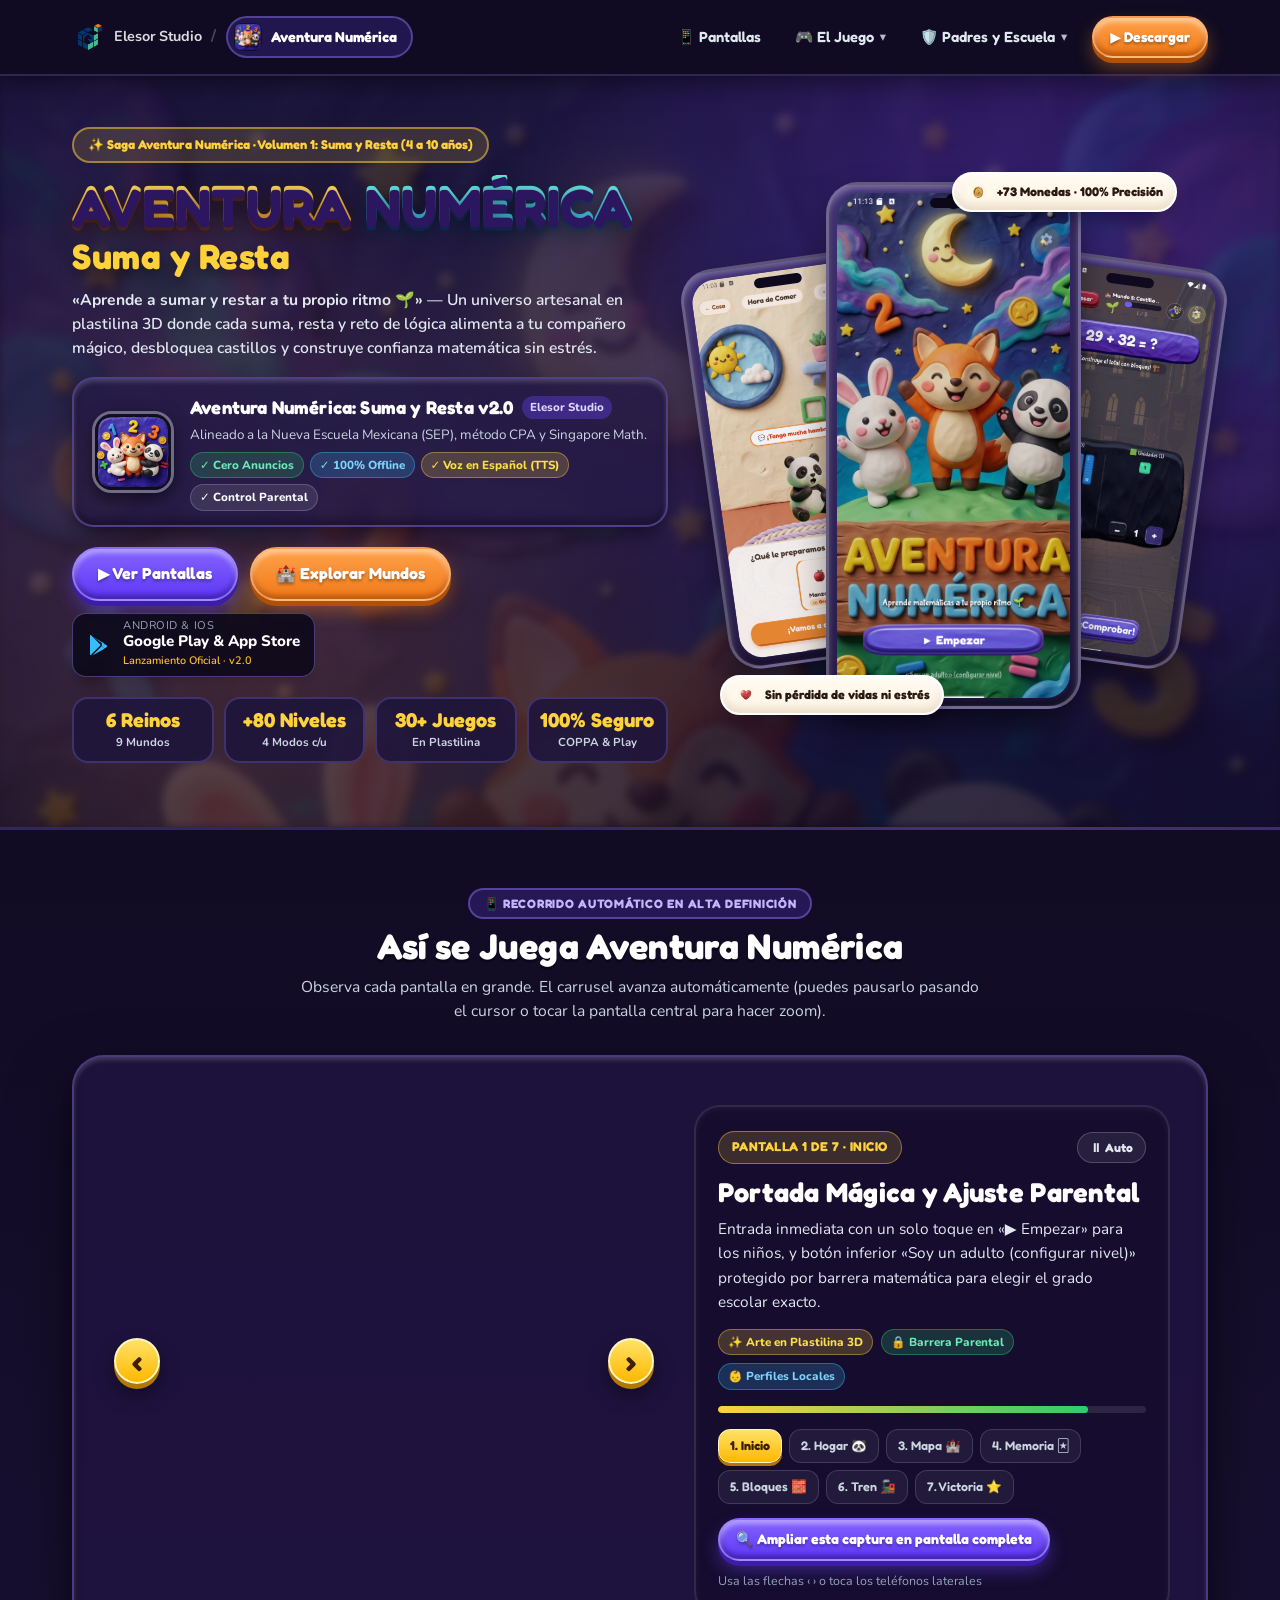
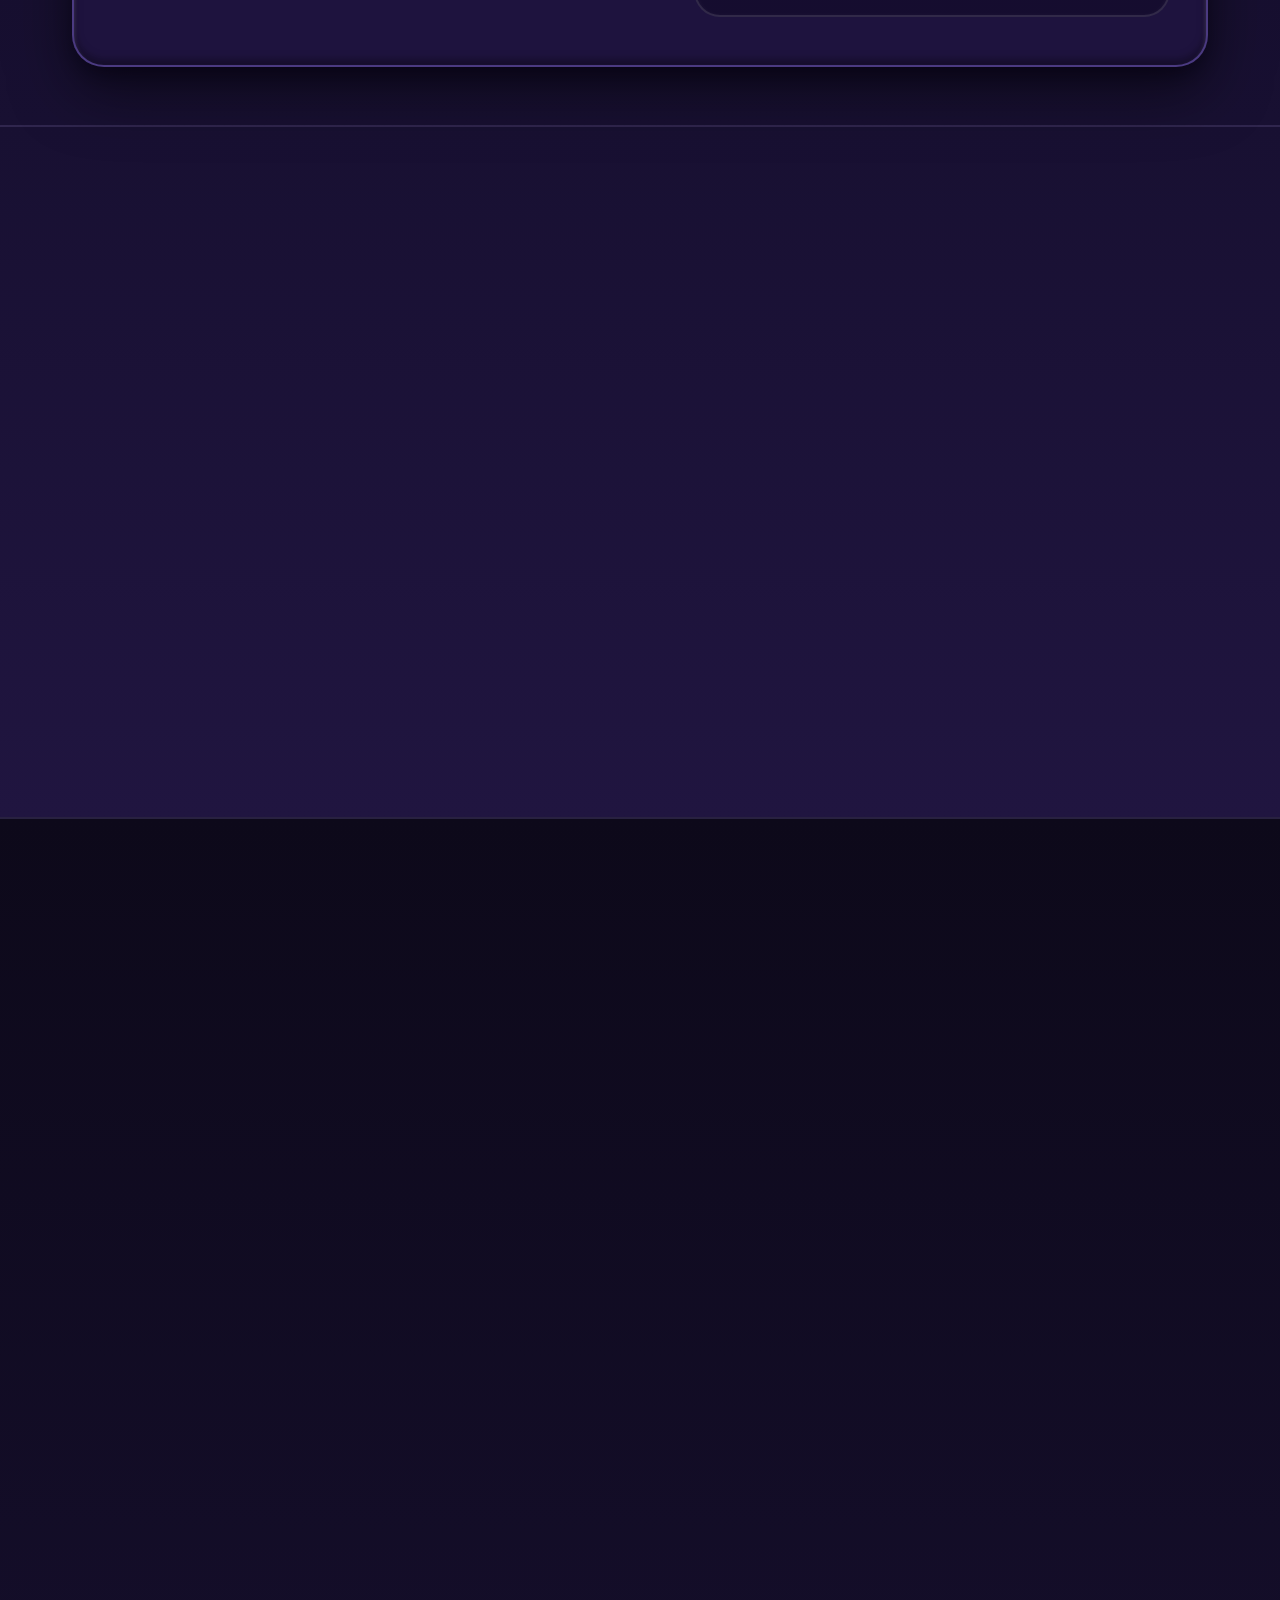
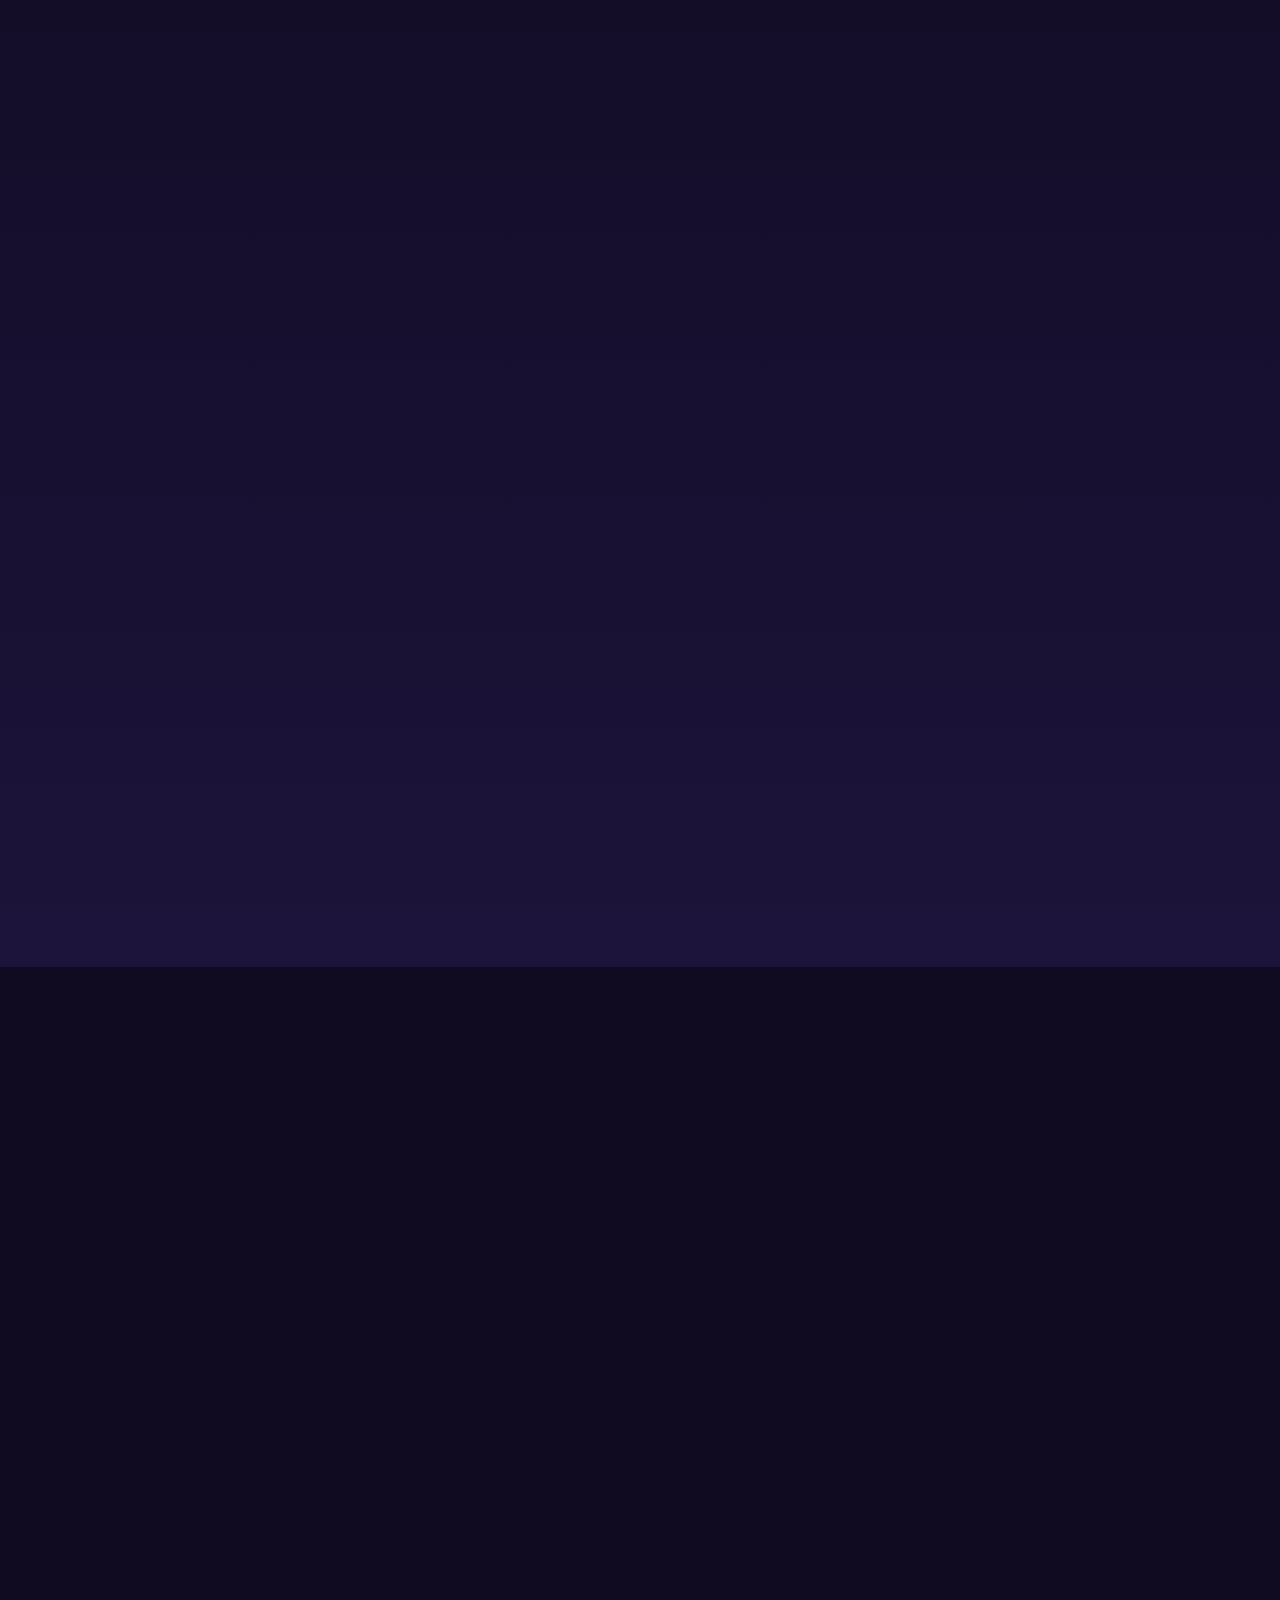
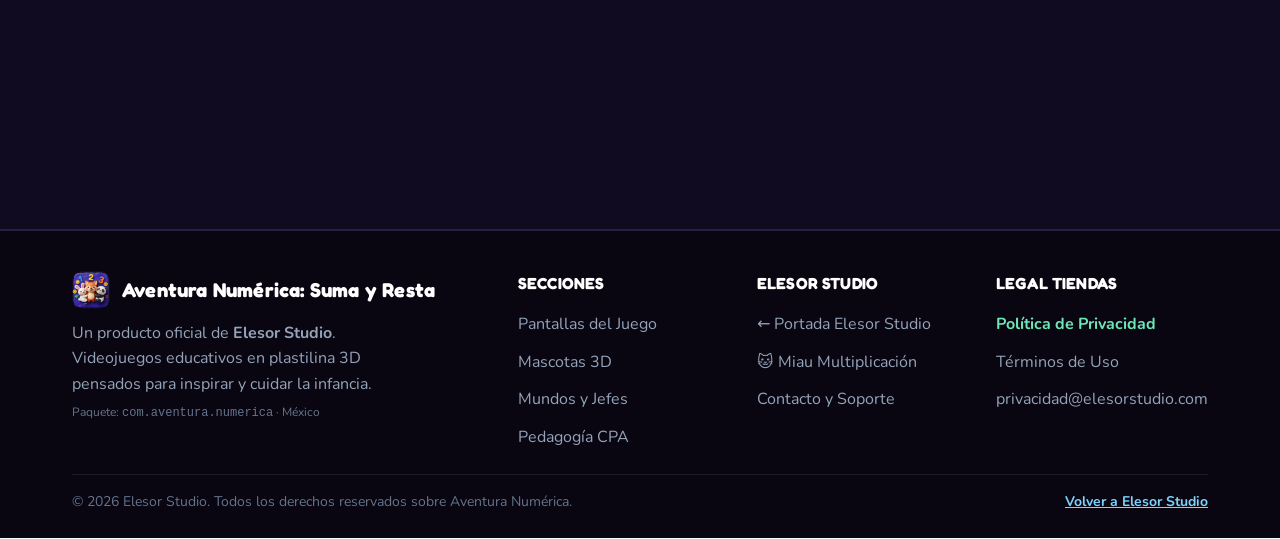
==== commit 030c59e6: "feat: add landing page for Aventura Numérica app and link it from main site" ====
--- a/aventura-numerica/index.html
+++ b/aventura-numerica/index.html
@@ -3,22 +3,22 @@
 <head>
   <meta charset="UTF-8">
   <meta name="viewport" content="width=device-width, initial-scale=1.0">
-  <title>Aventura Numérica | Aprende Matemáticas a tu Propio Ritmo — Elesor Studio</title>
-  <meta name="description" content="Aventura Numérica es la app educativa infantil en estilo plastilina 3D donde niños de 4 a 10 años dominan la suma, resta y valor posicional cuidando a su mascota mágica y explorando mundos sin estrés.">
+  <title>Aventura Numérica: Suma y Resta | Aprende Matemáticas a tu Propio Ritmo — Elesor Studio</title>
+  <meta name="description" content="Aventura Numérica: Suma y Resta es la app educativa infantil en estilo plastilina 3D donde niños de 4 a 10 años dominan la suma, resta y valor posicional cuidando a su mascota mágica y explorando mundos sin estrés.">
   <link rel="canonical" href="https://elesorstudio.com/aventura-numerica/">
   
   <!-- Open Graph / Facebook -->
   <meta property="og:type" content="website">
   <meta property="og:url" content="https://elesorstudio.com/aventura-numerica/">
-  <meta property="og:title" content="Aventura Numérica | Aprende Matemáticas a tu Propio Ritmo">
-  <meta property="og:description" content="Explora mundos de plastilina 3D, cuida a Mochi, Pompón o Bambú y domina las matemáticas de Preescolar a 4º de Primaria. 100% Offline, sin anuncios y segura para niños.">
+  <meta property="og:title" content="Aventura Numérica: Suma y Resta | Aprende Matemáticas a tu Propio Ritmo">
+  <meta property="og:description" content="Explora mundos de plastilina 3D, cuida a Mochi, Pompón o Bambú y domina la suma y resta de Preescolar a 4º de Primaria. 100% Offline, sin anuncios y segura para niños.">
   <meta property="og:image" content="https://elesorstudio.com/aventura-numerica/assets/icon.png">
 
   <!-- Twitter Card -->
   <meta name="twitter:card" content="summary_large_image">
   <meta name="twitter:url" content="https://elesorstudio.com/aventura-numerica/">
-  <meta name="twitter:title" content="Aventura Numérica | Aprende Matemáticas a tu Propio Ritmo">
-  <meta name="twitter:description" content="Videojuego educativo infantil en estilo plastilina 3D. 6 Reinos, +80 niveles, 30+ minijuegos y mascota interactiva. Cero anuncios.">
+  <meta name="twitter:title" content="Aventura Numérica: Suma y Resta | Aprende Matemáticas a tu Propio Ritmo">
+  <meta name="twitter:description" content="Videojuego educativo infantil en estilo plastilina 3D enfocado en suma y resta. 6 Reinos, +80 niveles, 30+ minijuegos y mascota interactiva. Cero anuncios.">
   <meta name="twitter:image" content="https://elesorstudio.com/aventura-numerica/assets/icon.png">
 
   <!-- Favicon Oficial de Plastilina -->
@@ -34,7 +34,7 @@
   {
     "@context": "https://schema.org",
     "@type": "MobileApplication",
-    "name": "Aventura Numérica",
+    "name": "Aventura Numérica Suma y Resta",
     "operatingSystem": "Android, iOS",
     "applicationCategory": "EducationalApplication, GameApplication",
     "applicationSubCategory": "Math Game for Kids",
@@ -203,22 +203,23 @@
         <div class="hero-aventura-grid">
           <div class="reveal">
             <div class="clay-pill-badge">
-              <span>✨ Arte en Plastilina 3D · Preescolar a 4º de Primaria (4 a 10 años)</span>
+              <span>✨ Saga Aventura Numérica · Volumen 1: Suma y Resta (4 a 10 años)</span>
             </div>
 
             <h1 class="hero-aventura-title">
               <span class="title-gold">AVENTURA</span> <span class="title-cyan">NUMÉRICA</span>
+              <span class="title-subtitle" style="display: block; font-size: clamp(1.4rem, 3.2vw, 2.2rem); color: var(--clay-yellow, #FBBF24); margin-top: 6px; text-shadow: 0 4px 14px rgba(0,0,0,0.45); font-weight: 800;">Suma y Resta</span>
             </h1>
 
             <p class="hero-aventura-subtitle">
-              <strong>«Aprende matemáticas a tu propio ritmo 🌱»</strong> — Un universo artesanal en plastilina 3D donde cada suma, resta y reto de lógica alimenta a tu compañero mágico, desbloquea castillos y construye confianza matemática sin estrés.
+              <strong>«Aprende a sumar y restar a tu propio ritmo 🌱»</strong> — Un universo artesanal en plastilina 3D donde cada suma, resta y reto de lógica alimenta a tu compañero mágico, desbloquea castillos y construye confianza matemática sin estrés.
             </p>
 
             <div class="hero-app-card">
-              <img src="assets/icon.png" alt="Icono oficial de Aventura Numérica con Pompón, Mochi y Bambú en plastilina 3D" class="hero-app-icon" width="82" height="82">
+              <img src="assets/icon.png" alt="Icono oficial de Aventura Numérica Suma y Resta con Pompón, Mochi y Bambú en plastilina 3D" class="hero-app-icon" width="82" height="82">
               <div>
                 <div style="display: flex; align-items: center; gap: 8px; flex-wrap: wrap;">
-                  <span class="clay-font" style="font-size: 1.15rem; font-weight: 700; color: #FFFFFF;">Aventura Numérica v2.0</span>
+                  <span class="clay-font" style="font-size: 1.15rem; font-weight: 700; color: #FFFFFF;">Aventura Numérica: Suma y Resta v2.0</span>
                   <span style="font-size: 0.72rem; background: rgba(108, 71, 255, 0.35); color: #DDD6FE; padding: 2px 8px; border-radius: 99px; font-weight: 800;">Elesor Studio</span>
                 </div>
                 <p style="font-size: 0.84rem; color: #CBD5E1; margin-top: 2px;">
@@ -839,7 +840,7 @@
               </div>
             </div>
             <div class="tech-specs-list">
-              <div class="tech-spec-row"><span class="tech-spec-key">Aplicación / Versión</span><span class="tech-spec-val">Aventura Numérica · v2.0.0</span></div>
+              <div class="tech-spec-row"><span class="tech-spec-key">Aplicación / Versión</span><span class="tech-spec-val">Aventura Numérica Suma y Resta · v2.0.0</span></div>
               <div class="tech-spec-row"><span class="tech-spec-key">Desarrollador</span><span class="tech-spec-val">Elesor Studio (México)</span></div>
               <div class="tech-spec-row"><span class="tech-spec-key">Paquete (Bundle ID)</span><span class="tech-spec-val"><code>com.aventura.numerica</code></span></div>
               <div class="tech-spec-row"><span class="tech-spec-key">Plataformas / Formato</span><span class="tech-spec-val">Android & iOS · Vertical (Portrait)</span></div>
@@ -856,6 +857,10 @@
           <details class="faq-item">
             <summary>¿Para qué edades o grados está recomendada?</summary>
             <div class="faq-answer">De <strong>Preescolar (4–5 años) a 4º de Primaria (9–10 años)</strong>. Desde el acceso <em>«Soy un adulto»</em> puedes elegir el grado escolar inicial o dejar que el niño use el botón <em>«🏁 Ya lo sé»</em>.</div>
+          </details>
+          <details class="faq-item">
+            <summary>¿Habrá entregas de multiplicación, división y fracciones?</summary>
+            <div class="faq-answer"><strong>¡Sí!</strong> <em>Aventura Numérica Suma y Resta</em> es el Volumen 1 de la saga formativa. Muy pronto estarán disponibles las siguientes entregas de la serie: <em>Multiplicación & División</em> y posteriormente <em>Fracciones</em>, con el mismo formato artesanal y 100% seguro.</div>
           </details>
           <details class="faq-item">
             <summary>¿Qué pasa si mi hijo aún no sabe leer?</summary>
@@ -892,7 +897,7 @@
         <div>
           <div class="footer-brand-title">
             <img src="assets/icon.png" alt="Icono de Aventura Numérica" width="38" height="38" style="border-radius: 10px;">
-            <span class="clay-font">Aventura Numérica</span>
+            <span class="clay-font">Aventura Numérica: Suma y Resta</span>
           </div>
           <p class="footer-tagline" style="margin-bottom: 6px;">
             Un producto oficial de <strong>Elesor Studio</strong>. Videojuegos educativos en plastilina 3D pensados para inspirar y cuidar la infancia.
